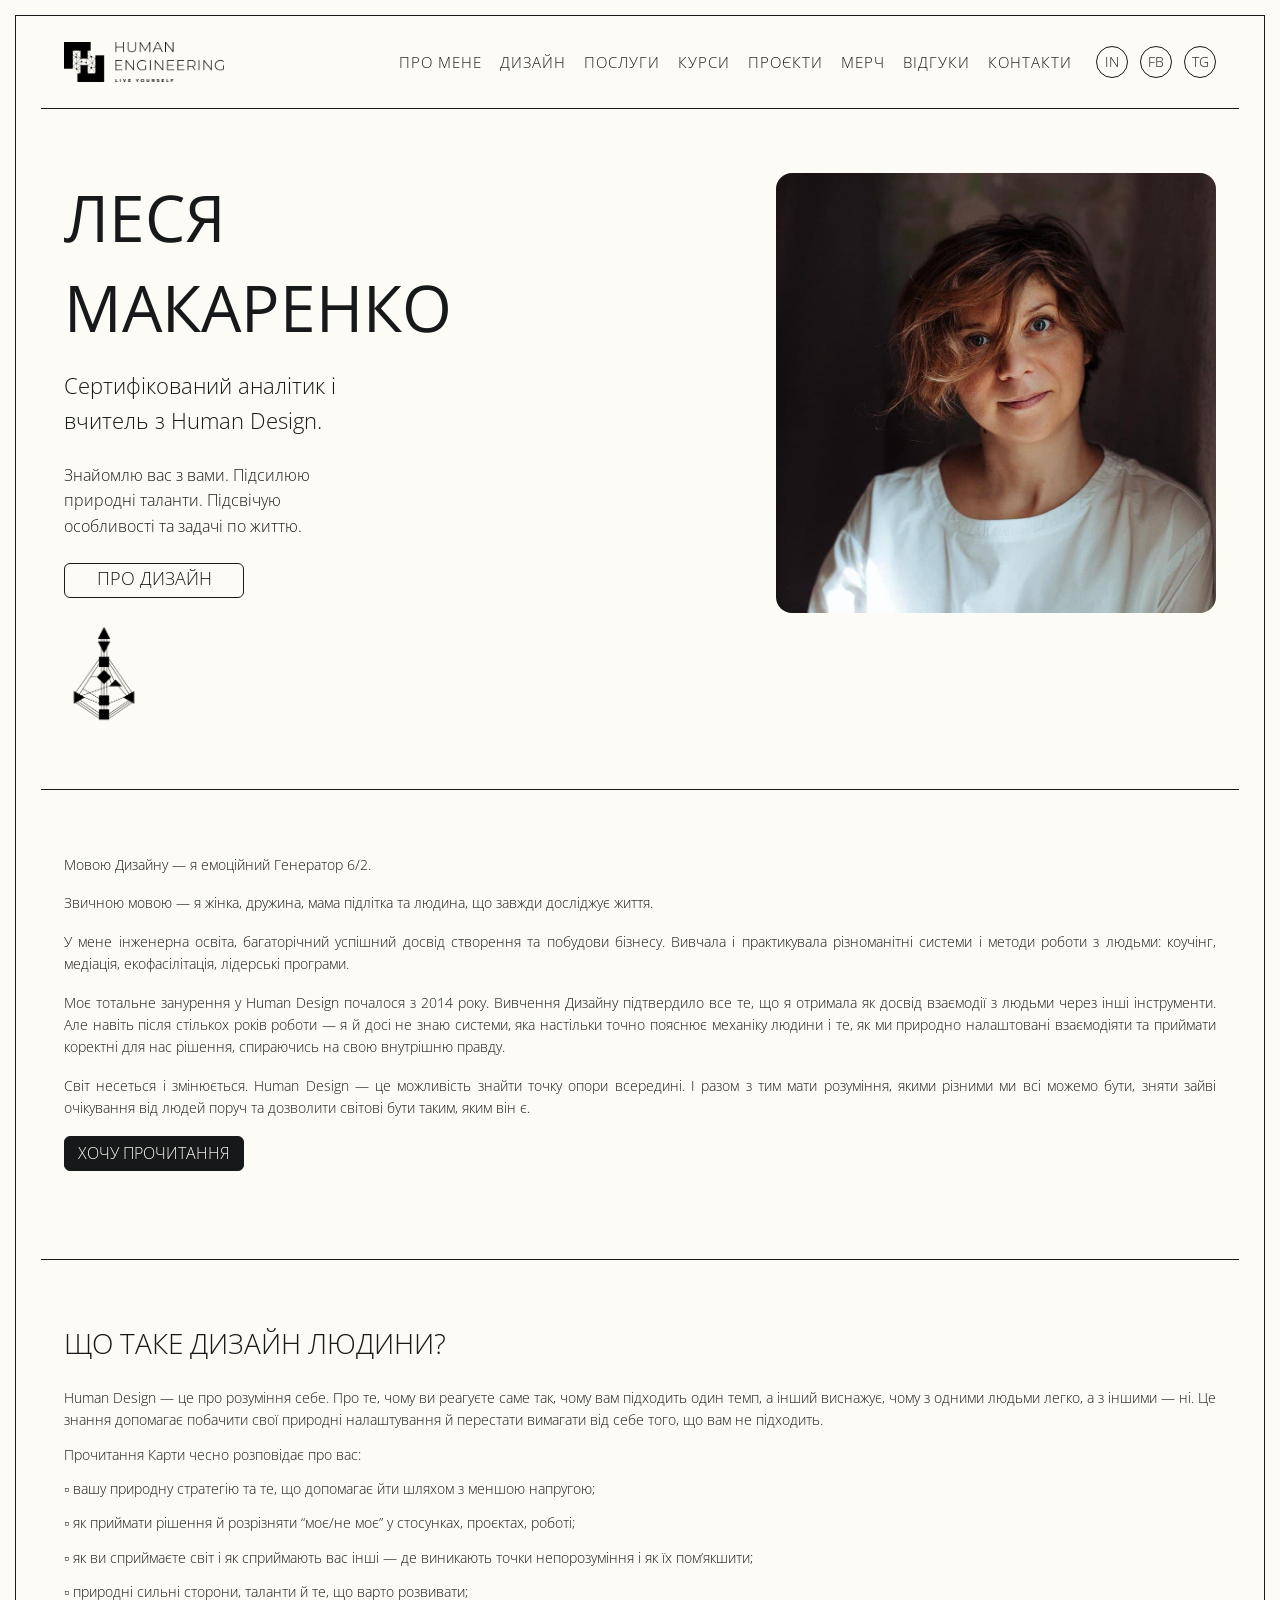
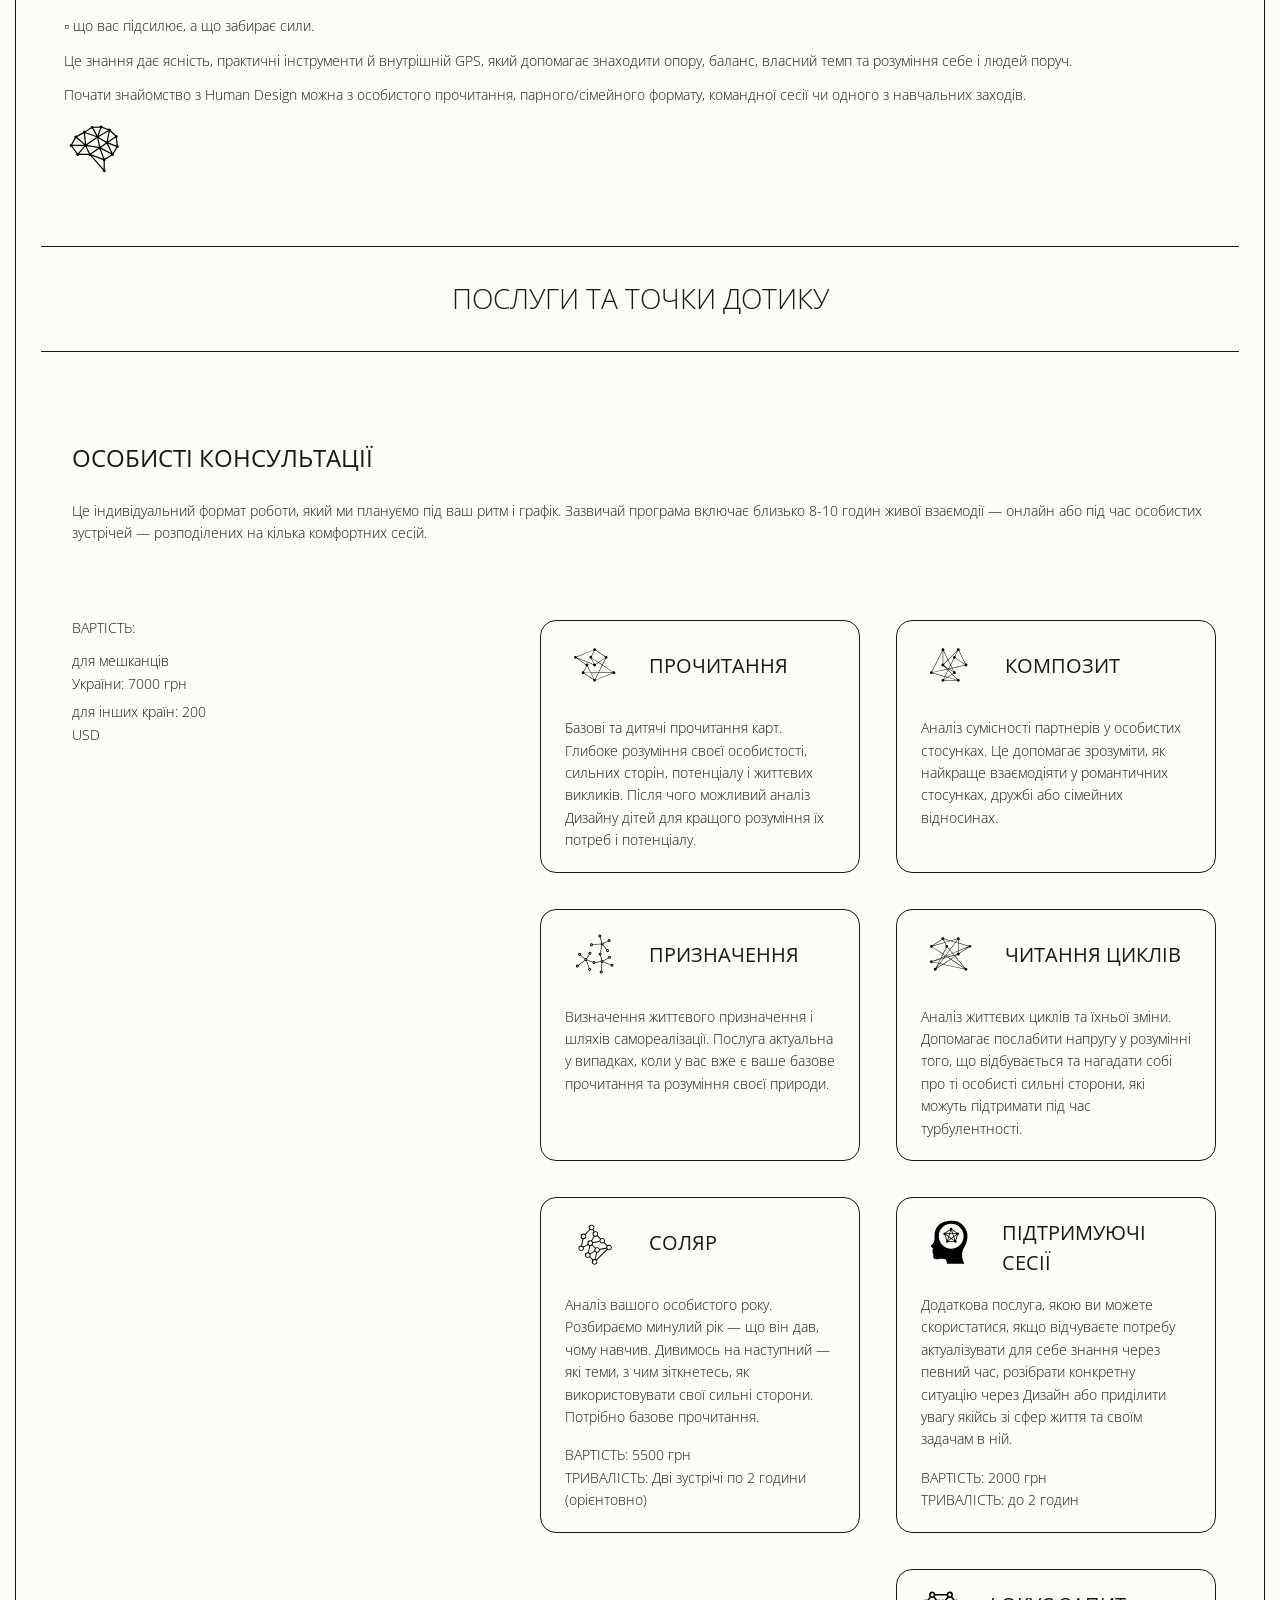
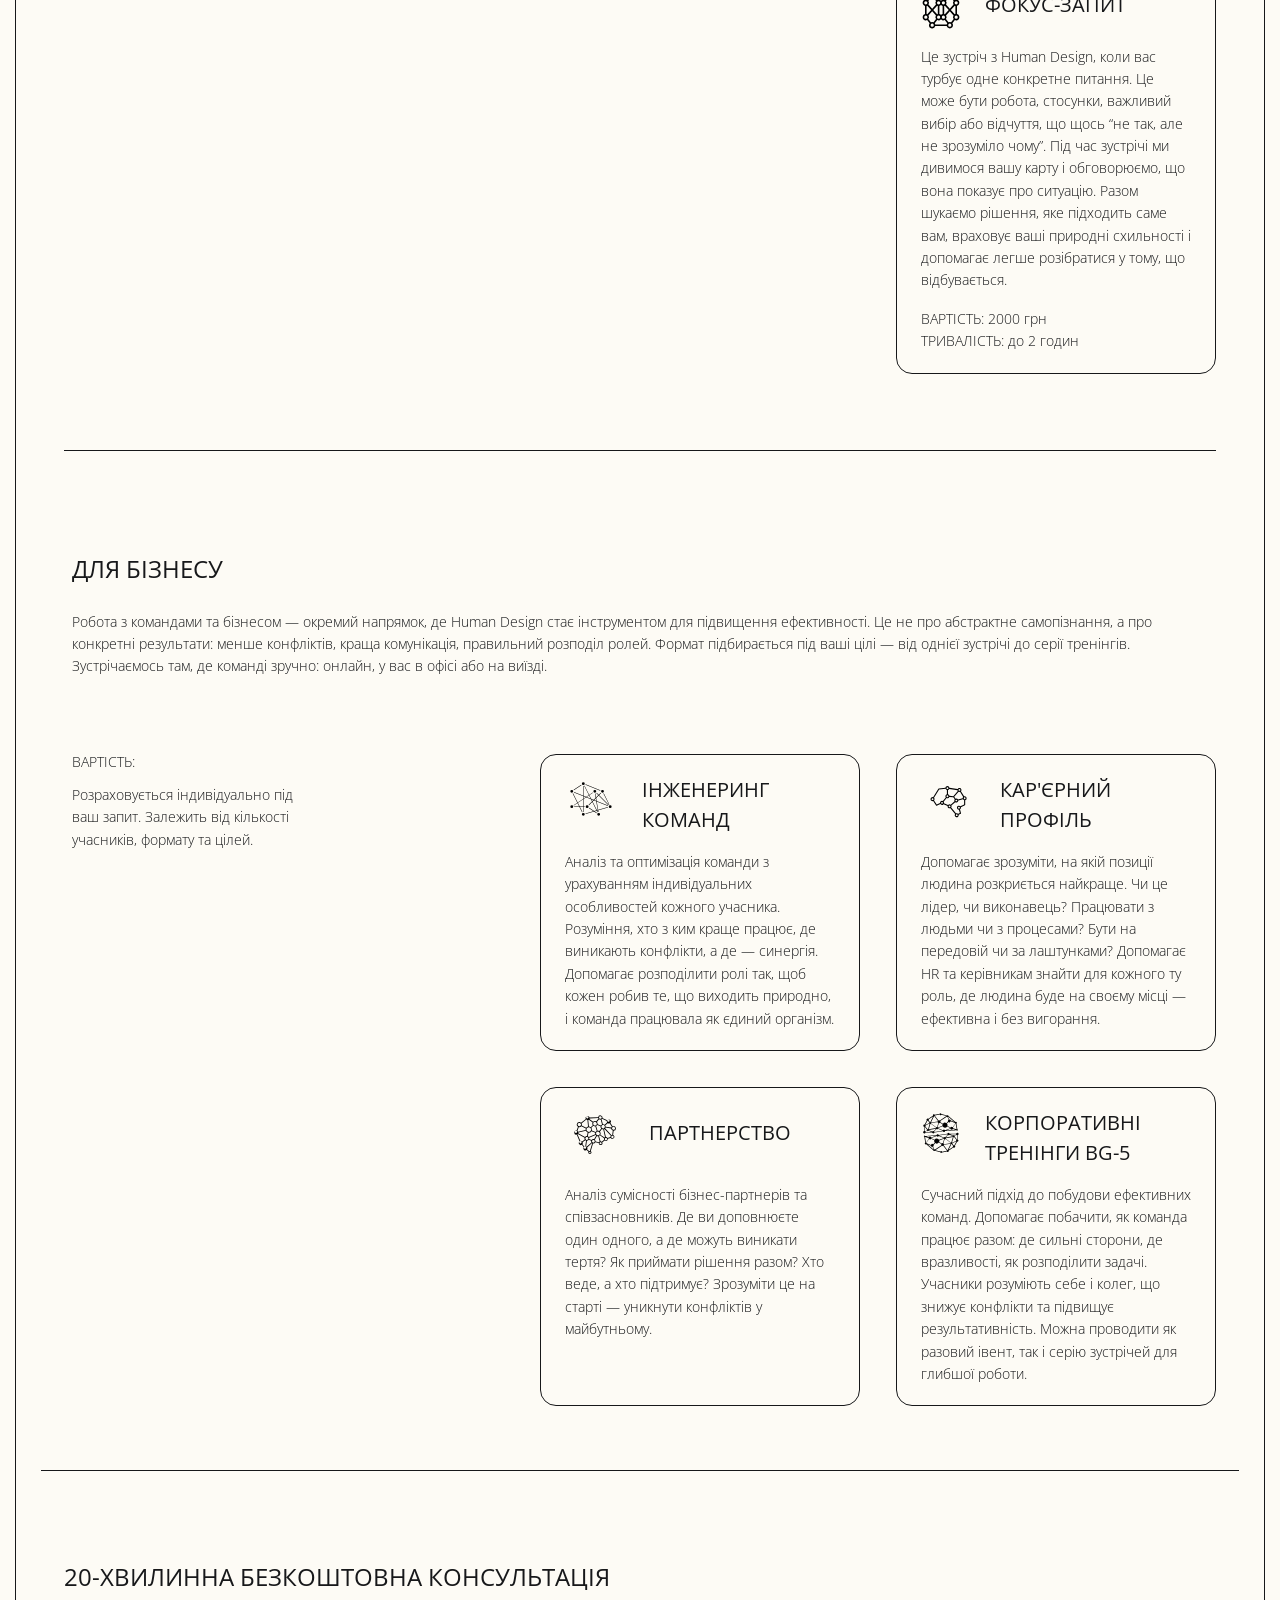
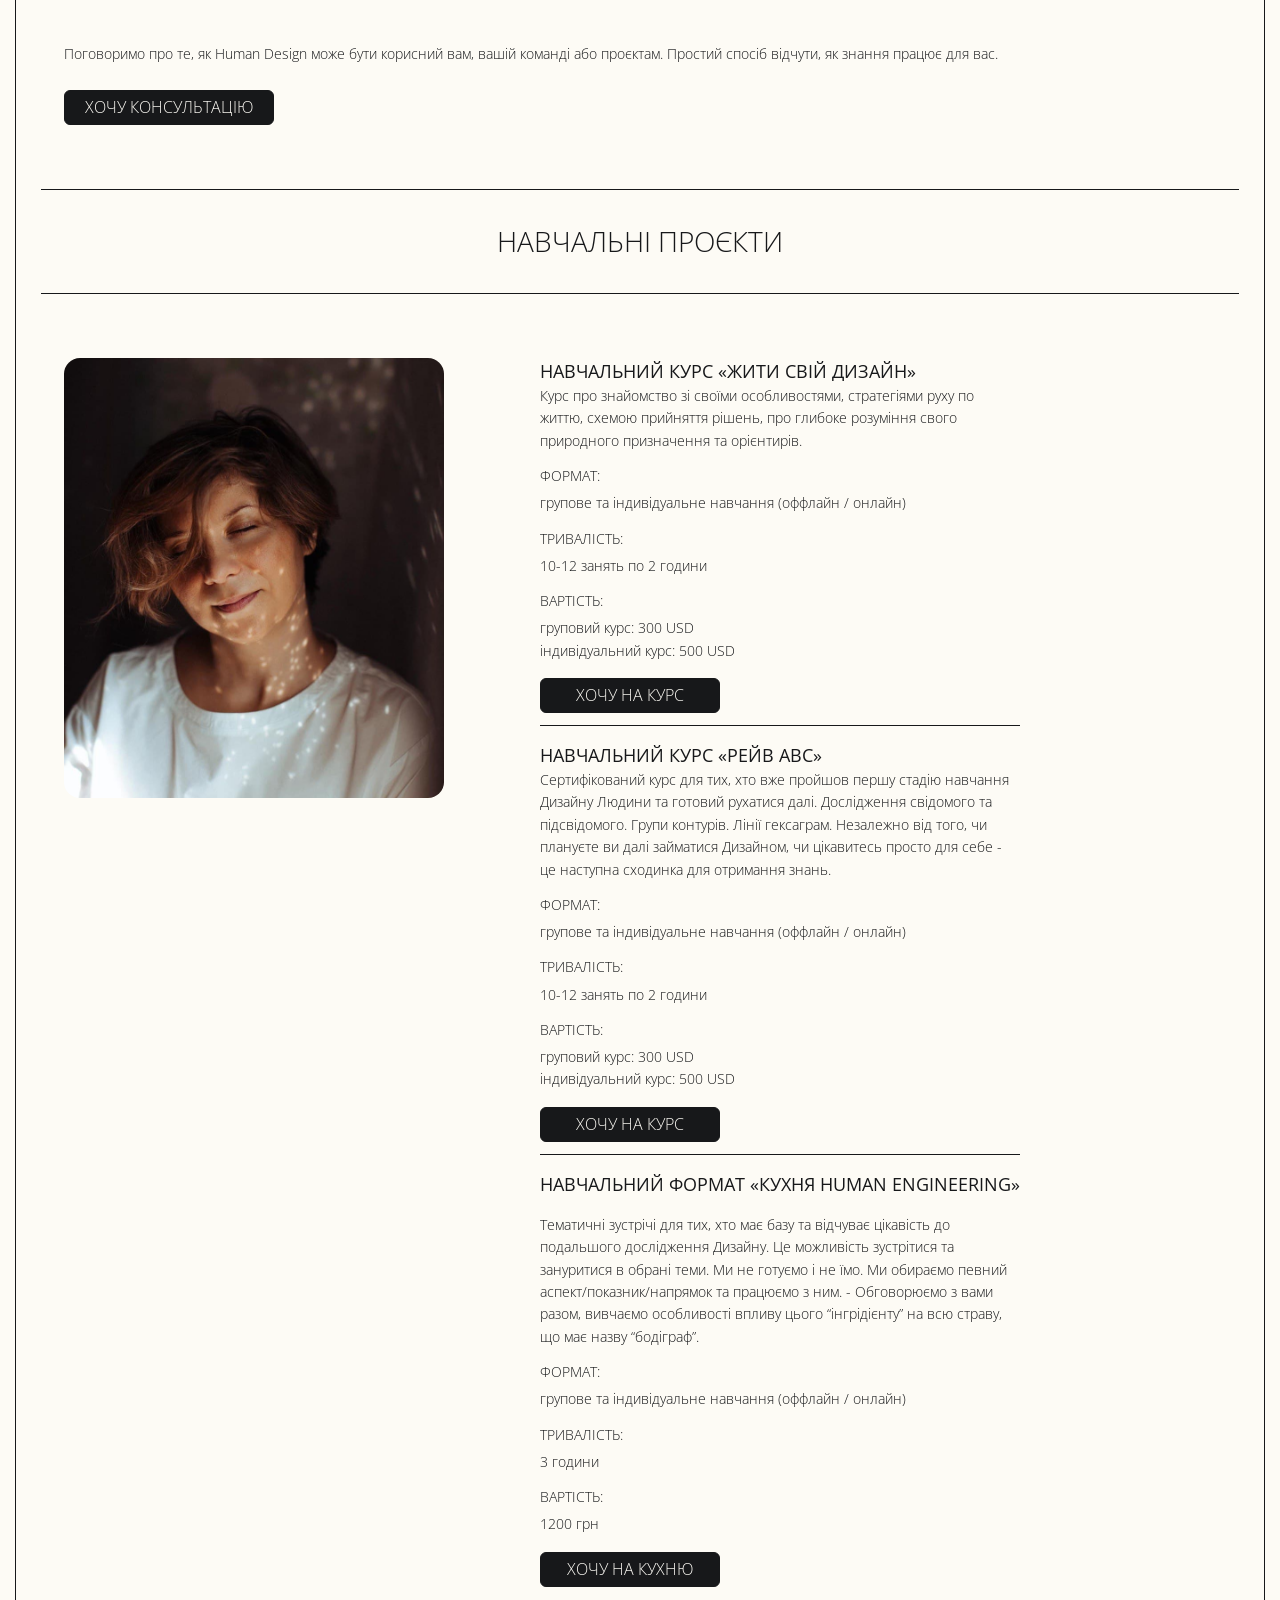
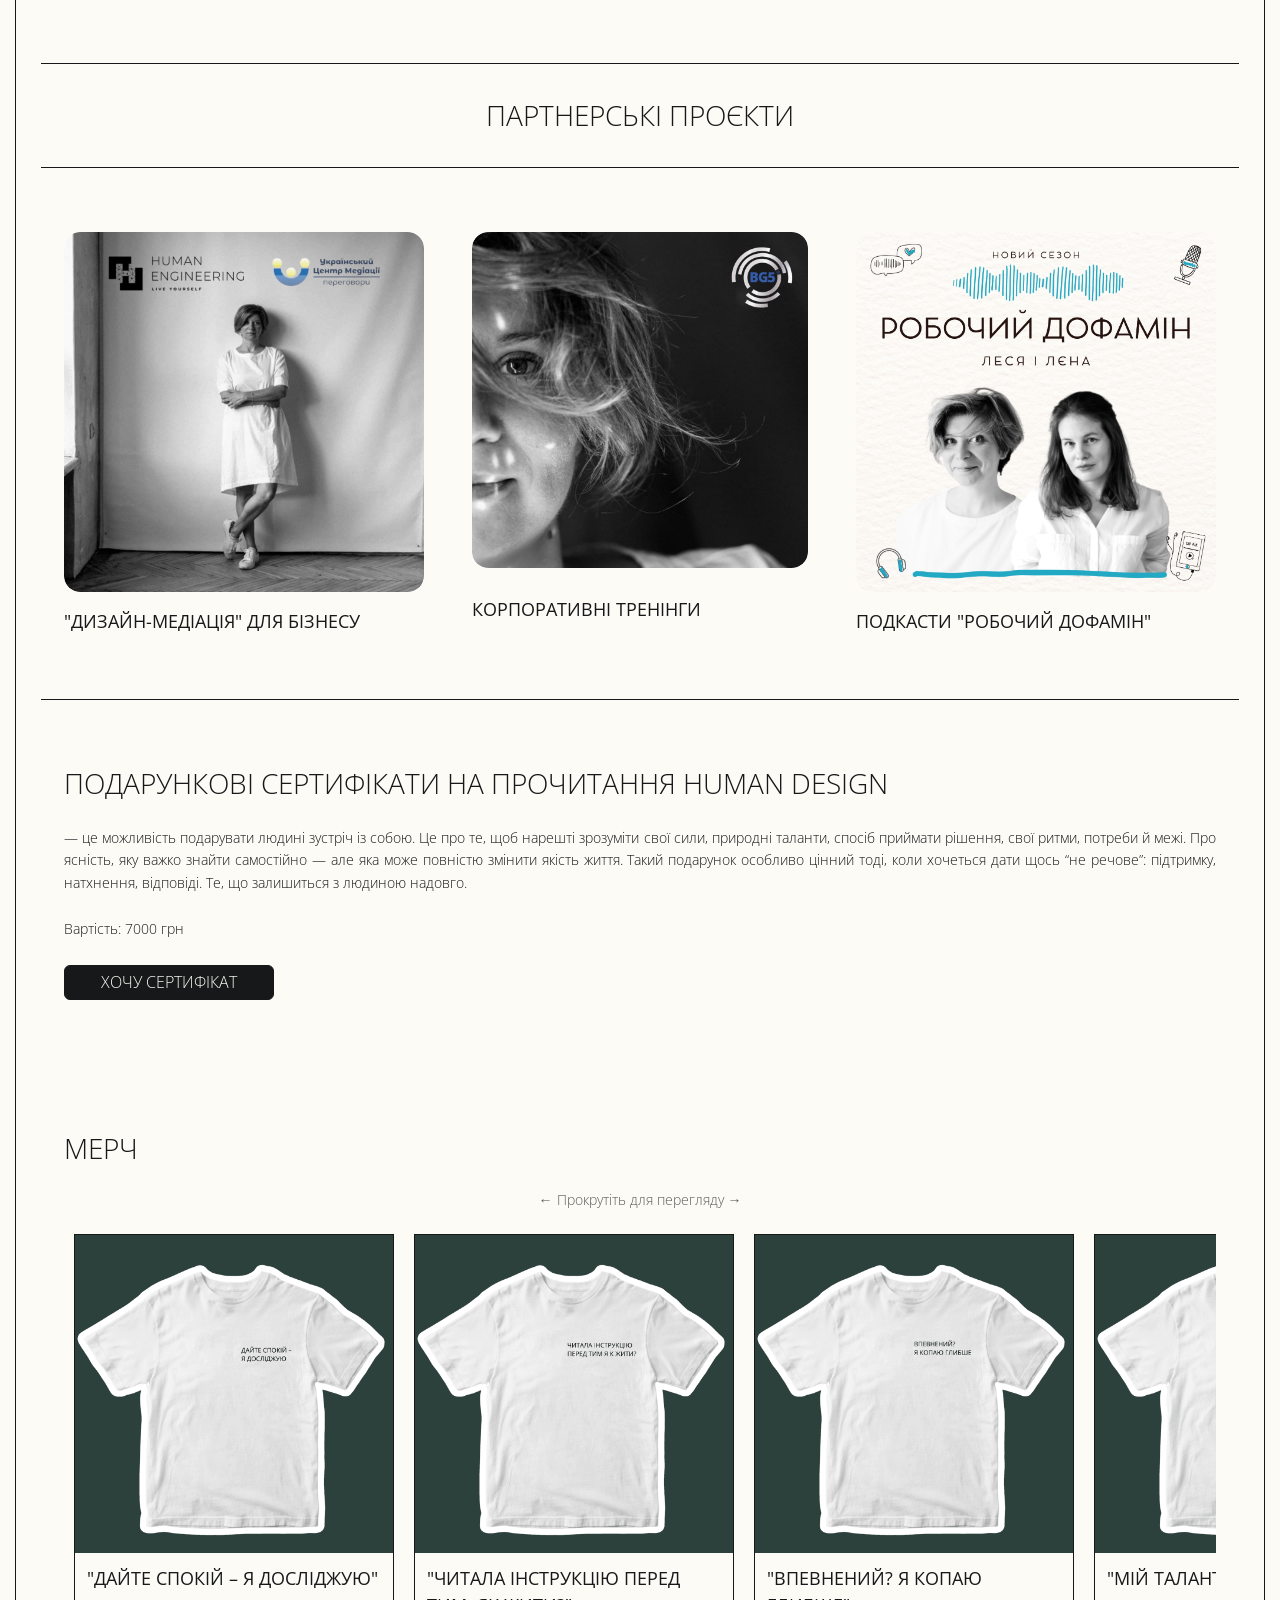
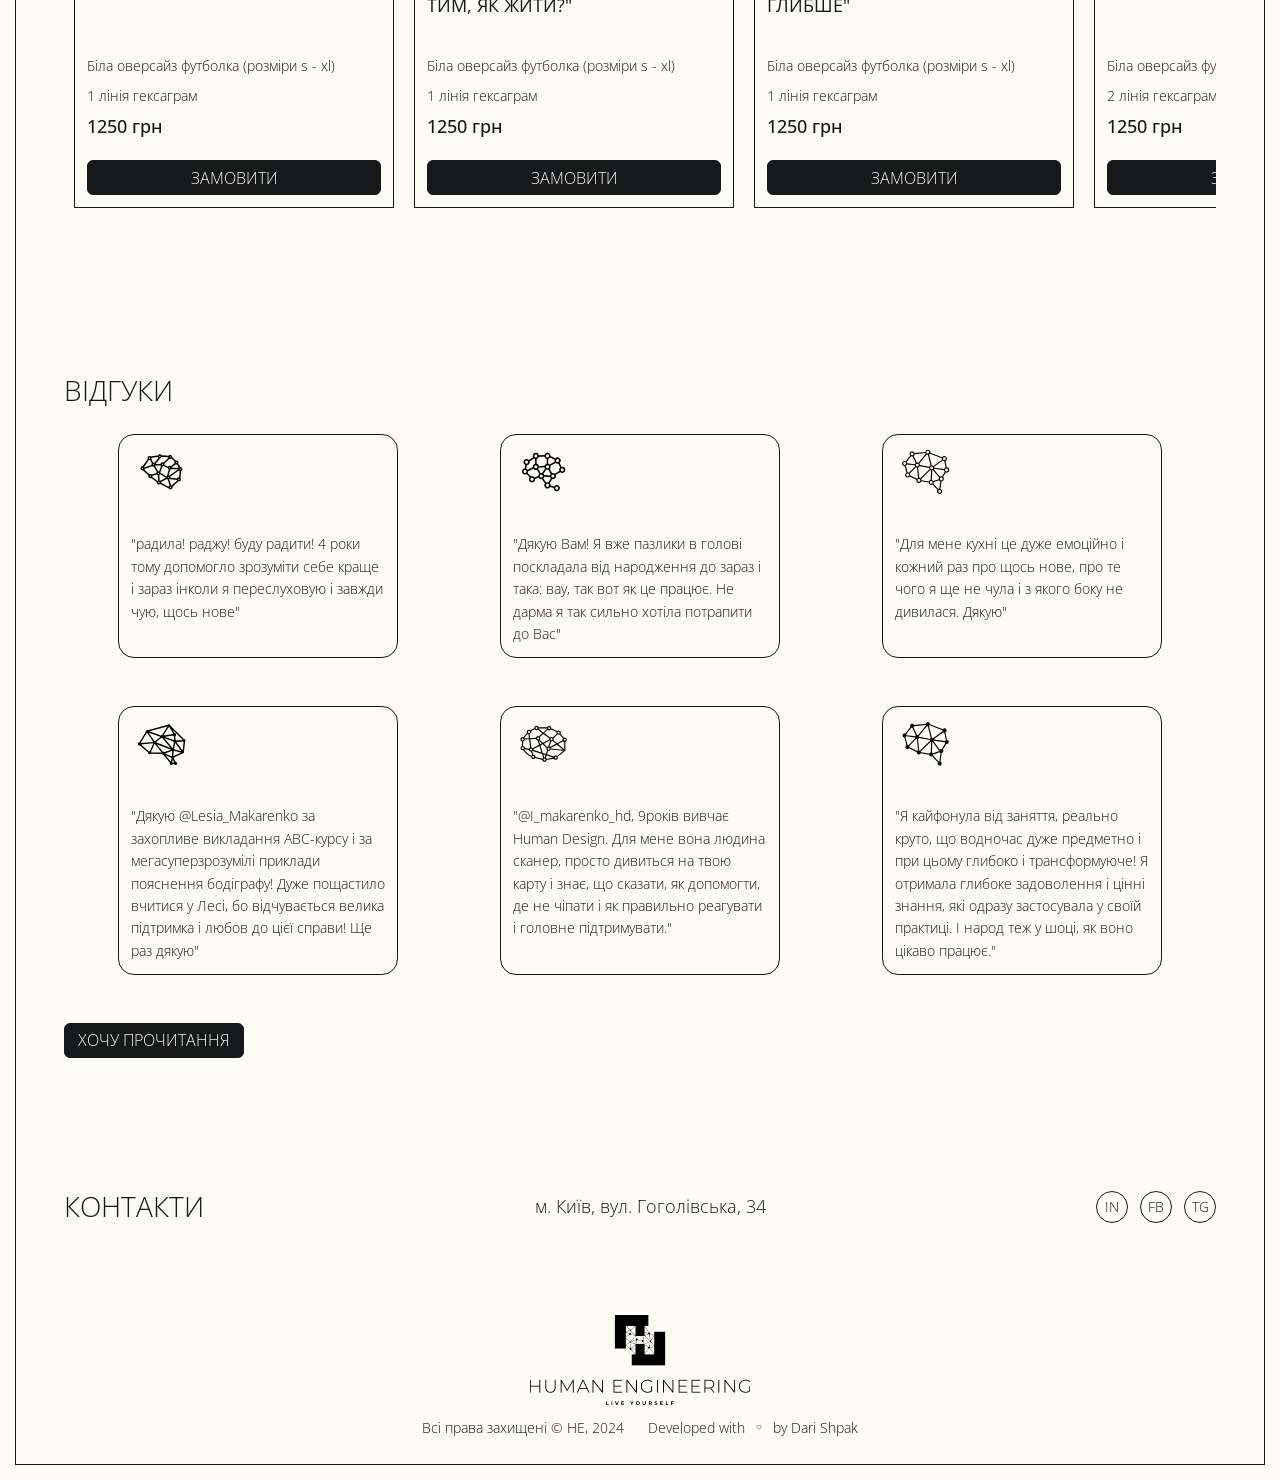
==== index.html @ dde247e2 "Update index.html" ====
<!DOCTYPE html>
<html lang="uk">
  <head>
    <meta charset="UTF-8" />
    <meta name="viewport" content="width=device-width, initial-scale=1.0" />
    <title>Human Engineering</title>
    <link rel="icon" type="image/x-icon" href="./images/icons/fav.ico" />
    <link rel="preconnect" href="https://fonts.googleapis.com" />
    <link rel="preconnect" href="https://fonts.gstatic.com" crossorigin />
    <link
      href="https://fonts.googleapis.com/css2?family=Open+Sans:ital,wght@0,300..800;1,300..800&display=swap"
      rel="stylesheet"
    />
    <link
      rel="stylesheet"
      href="https://cdnjs.cloudflare.com/ajax/libs/modern-normalize/1.1.0/modern-normalize.min.css"
      integrity="sha512-wpPYUAdjBVSE4KJnH1VR1HeZfpl1ub8YT/NKx4PuQ5NmX2tKuGu6U/JRp5y+Y8XG2tV+wKQpNHVUX03MfMFn9Q=="
      crossorigin="anonymous"
      referrerpolicy="no-referrer"
    />
    <link rel="stylesheet" href="./css/styles.css?v=1225" />
  </head>

  <body>
    <div class="body-wrapper">
      <button id="scrollToTopBtn">
        <svg class="scroll-up-icon" width="62" height="62">
          <use href="./images/icons/icons.svg#icon-arrow"></use>
        </svg>
      </button>
      <header class="header">
        <div class="container header-container">
          <a href="/">
            <img
              class="logo"
              src="./images/logo.png"
              alt="логотип компанії"
              width="160"
          /></a>
          <nav class="nav-wrap">
            <ul class="nav-list list">
              <li>
                <a class="nav-link link" href="#about">Про мене</a>
              </li>
              <li>
                <a class="nav-link link" href="#human-design">Дизайн</a>
              </li>
              <li>
                <a class="nav-link link" href="#services">Послуги</a>
              </li>
              <li>
                <a class="nav-link link" href="#courses">Курси</a>
              </li>
              <li>
                <a class="nav-link link" href="#projects">Проєкти</a>
              </li>
              <li>
                <a class="nav-link link" href="#merch">Мерч</a>
              </li>
              <li>
                <a class="nav-link link" href="#testimonials">Відгуки</a>
              </li>
              <li>
                <a class="nav-link link" href="#contacts">Контакти</a>
              </li>
            </ul>
          </nav>
          <ul class="socials">
            <li class="social-item">
              <a
                class="link social-link"
                href="https://www.instagram.com/l_makarenko_hd?igsh=MXV4N3QwbDVreXBoYQ=="
                target="_blank"
                rel="noopener noreferrer nofollow"
                aria-label="instagram"
                >in</a
              >
            </li>
            <li class="social-item">
              <a
                class="link social-link"
                href="https://www.facebook.com/lesia.makarenko"
                target="_blank"
                rel="noopener noreferrer nofollow"
                aria-label="facebook"
                >fb</a
              >
            </li>
            <li class="social-item">
              <a
                class="link social-link"
                href="https://t.me/Lesia_Makarenko"
                target="_blank"
                rel="noopener noreferrer nofollow"
                >Tg</a
              >
            </li>
          </ul>

          <button class="mob-menu-btn" type="button">
            <svg class="mob-menu-icon" id="menu-icon" width="30" height="30">
              <use
                href="./images/icons/icons.svg#icon-menu"
                class="burger-icon"
                id="burger-icon"
              ></use>
              <use
                href="./images/icons/icons.svg#icon-close1"
                class="close-icon"
                id="close-icon"
              ></use>
            </svg>
          </button>
        </div>
        <!-- mob-menu -->
        <div class="mob-menu" id="mob-menu">
          <nav class="mob-menu-nav">
            <ul class="mob-menu-nav-list list">
              <li class="mob-menu-item">
                <a class="mob-menu-nav-link link" href="#about">Про мене</a>
              </li>
              <li class="mob-menu-item">
                <a class="mob-menu-nav-link link" href="#human-design"
                  >Дизайн</a
                >
              </li>
              <li class="mob-menu-item">
                <a class="mob-menu-nav-link link" href="#services">Послуги</a>
              </li>
              <li class="mob-menu-item">
                <a class="mob-menu-nav-link link" href="#courses">Курси</a>
              </li>
              <li class="mob-menu-item">
                <a class="mob-menu-nav-link link" href="#projects">Проєкти</a>
              </li>
              <li class="mob-menu-item">
                <a class="mob-menu-nav-link link" href="#merch">Мерч</a>
              </li>
              <li class="mob-menu-item">
                <a class="mob-menu-nav-link link" href="#testimonials"
                  >Відгуки</a
                >
              </li>
              <li class="mob-menu-item">
                <a class="mob-menu-nav-link link" href="#contacts">Контакти</a>
              </li>
            </ul>
          </nav>
          <svg class="decor-icon" width="82" height="82">
            <use href="./images/icons/icons.svg#icon-decor7"></use>
          </svg>
        </div>
      </header>
      <div class="horizontal-line"></div>
      <main>
        <section class="hero section">
          <div class="container hero-container">
            <div class="hero-text-content">
              <h1 class="hero-title">Леся Макаренко</h1>
              <h2 class="hero-subtitle">
                Сертифікований аналітик і вчитель з Human Design.
              </h2>
              <p class="hero-text">
                Знайомлю вас з вами. Підсилюю природні таланти. Підсвічую
                особливості та задачі по життю.
              </p>
              <div class="podcast-button about-hd-btn">
                <a href="#human-design" class="link podcast-link">про Дизайн</a>
              </div>
              <img
                src="./images/body.png"
                alt="схема бодіграфу людини"
                width="80"
              />
            </div>
            <div class="img-wrap hero-img-wrap">
              <img
                class="hero-img"
                src="./images/new/10.jpg"
                alt="фотографія експерта"
                width="320"
                loading="lazy"
              />
            </div>
          </div>
        </section>
        <div class="horizontal-line"></div>
        <section id="about" class="about section">
          <div class="container about-container">
            <h2 class="title visually-hidden">Про мене</h2>
            <div class="about-text-area">
              <p class="text">Мовою Дизайну — я емоційний Генератор 6/2.</p>
              <p class="text">
                Звичною мовою — я жінка, дружина, мама підлітка та людина, що
                завжди досліджує життя.
              </p>
              <p class="text">
                У мене інженерна освіта, багаторічний успішний досвід створення
                та побудови бізнесу. Вивчала і практикувала різноманітні системи
                і методи роботи з людьми: коучінг, медіація, екофасілітація,
                лідерські програми.
              </p>
              <p class="text">
                Моє тотальне занурення у Human Design почалося з 2014 року.
                Вивчення Дизайну підтвердило все те, що я отримала як досвід
                взаємодії з людьми через інші інструменти. Але навіть після
                стількох років роботи — я й досі не знаю системи, яка настільки
                точно пояснює механіку людини і те, як ми природно налаштовані
                взаємодіяти та приймати коректні для нас рішення, спираючись на
                свою внутрішню правду.
              </p>
              <p class="text">
                Світ несеться і змінюється. Human Design — це можливість знайти
                точку опори всередині. І разом з тим мати розуміння, якими
                різними ми всі можемо бути, зняти зайві очікування від людей
                поруч та дозволити світові бути таким, яким він є.
              </p>
              <button
                class="button hero-btn"
                type="button"
                data-source="reading-button"
                data-modal-open
              >
                хочу прочитання
              </button>
            </div>
          </div>
        </section>
        <div class="horizontal-line"></div>
        <section id="human-design" class="about-human-design-section section">
          <div class="container">
            <h2 class="title">Що таке Дизайн Людини?</h2>

            <p class="text">
              Human Design — це про розуміння себе. Про те, чому ви реагуєте
              саме так, чому вам підходить один темп, а інший виснажує, чому з
              одними людьми легко, а з іншими — ні. Це знання допомагає побачити
              свої природні налаштування й перестати вимагати від себе того, що
              вам не підходить.
            </p>
            <p class="text">Прочитання Карти чесно розповідає про вас:</p>
            <ul class="about-hd-list list">
              <li class="text">
                ▫️ вашу природну стратегію та те, що допомагає йти шляхом з
                меншою напругою;
              </li>
              <li class="text">
                ▫️ як приймати рішення й розрізняти “моє/не моє” у стосунках,
                проєктах, роботі;
              </li>
              <li class="text">
                ▫️ як ви сприймаєте світ і як сприймають вас інші — де виникають
                точки непорозуміння і як їх пом’якшити;
              </li>
              <li class="text">
                ▫️ природні сильні сторони, таланти й те, що варто розвивати;
              </li>
              <li class="text">▫️ що вас підсилює, а що забирає сили.</li>
            </ul>
            <p class="text">
              Це знання дає ясність, практичні інструменти й внутрішній GPS,
              який допомагає знаходити опору, баланс, власний темп та розуміння
              себе і людей поруч.
            </p>
            <p class="text">
              Почати знайомство з Human Design можна з особистого прочитання,
              парного/сімейного формату, командної сесії чи одного з навчальних
              заходів.
            </p>

            <svg class="decorative-icon" width="80" height="80">
              <use href="./images/icons/icons.svg#icon-decor9"></use>
            </svg>
          </div>
        </section>
        <div class="horizontal-line"></div>
        <div class="container">
          <h2 class="title section-title">Послуги та точки дотику</h2>
        </div>
        <div class="horizontal-line"></div>

        <section id="services" class="services section">
          <div class="container services-container">
            <div class="description-wrap">
              <h3 class="subtitle services-list-subtitle">
                Особисті консультації
              </h3>
              <p class="text">
                Це індивідуальний формат роботи, який ми плануємо під ваш ритм і
                графік. Зазвичай програма включає близько 8-10 годин живої
                взаємодії — онлайн або під час особистих зустрічей —
                розподілених на кілька комфортних сесій.
              </p>
            </div>

            <div class="individuals-services">
              <div class="price-wrap sticky-description">
                <p class="course-description-subtitle">Вартість:</p>
                <p class="text">для мешканців України: 7000 грн</p>
                <p class="text">для інших країн: 200 USD</p>
              </div>

              <ul class="services-list individuals">
                <li class="services-item">
                  <div class="services-item-top">
                    <svg
                      class="services-decorative-icon"
                      width="60"
                      height="60"
                    >
                      <use href="./images/icons/icons.svg#icon-pattern3"></use>
                    </svg>

                    <h3 class="subtitle services-subtitle">Прочитання</h3>
                  </div>
                  <p class="text services-text">
                    Базові та дитячі прочитання карт. Глибоке розуміння своєї
                    особистості, сильних сторін, потенціалу і життєвих викликів.
                    Після чого можливий аналіз Дизайну дітей для кращого
                    розуміння їх потреб і потенціалу.
                  </p>
                </li>
                <li class="services-item">
                  <div class="services-item-top">
                    <svg
                      class="services-decorative-icon"
                      width="60"
                      height="60"
                    >
                      <use href="./images/icons/icons.svg#icon-pattern6"></use>
                    </svg>

                    <h3 class="subtitle services-subtitle">Композит</h3>
                  </div>

                  <p class="text services-text">
                    Аналіз сумісності партнерів у особистих стосунках. Це
                    допомагає зрозуміти, як найкраще взаємодіяти у романтичних
                    стосунках, дружбі або сімейних відносинах.
                  </p>
                </li>
                <li class="services-item">
                  <div class="services-item-top">
                    <svg
                      class="services-decorative-icon"
                      width="60"
                      height="60"
                    >
                      <use href="./images/icons/icons.svg#icon-pattern12"></use>
                    </svg>

                    <h3 class="subtitle services-subtitle">Призначення</h3>
                  </div>
                  <p class="text services-text">
                    Визначення життєвого призначення і шляхів самореалізації.
                    Послуга актуальна у випадках, коли у вас вже є ваше базове
                    прочитання та розуміння своєї природи.
                  </p>
                </li>
                <li class="services-item">
                  <div class="services-item-top">
                    <svg
                      class="services-decorative-icon"
                      width="60"
                      height="60"
                    >
                      <use href="./images/icons/icons.svg#icon-pattern4"></use>
                    </svg>
                    <h3 class="subtitle services-subtitle">Читання циклів</h3>
                  </div>
                  <p class="text services-text">
                    Аналіз життєвих циклів та їхньої зміни. Допомагає послабити
                    напругу у розумінні того, що відбувається та нагадати собі
                    про ті особисті сильні сторони, які можуть підтримати під
                    час турбулентності.
                  </p>
                </li>
                <li class="services-item">
                  <div class="services-item-top">
                    <svg
                      class="services-decorative-icon"
                      width="60"
                      height="60"
                    >
                      <use href="./images/icons/icons.svg#icon-decor20"></use>
                    </svg>
                    <h3 class="subtitle services-subtitle">Соляр</h3>
                  </div>
                  <p class="text">
                    Аналіз вашого особистого року. Розбираємо минулий рік — що
                    він дав, чому навчив. Дивимось на наступний — які теми, з
                    чим зіткнетесь, як використовувати свої сильні сторони.
                    Потрібно базове прочитання.
                  </p>
                  <p class="text price-text">
                    <span class="course-description-subtitle">Вартість:</span>
                    5500 грн
                  </p>
                  <p class="text">
                    <span class="course-description-subtitle">Тривалість:</span>
                    Дві зустрічі по 2 години (орієнтовно)
                  </p>
                </li>
                <li class="services-item">
                  <div class="services-item-top">
                    <svg
                      class="services-decorative-icon"
                      width="60"
                      height="60"
                    >
                      <use href="./images/icons/icons.svg#icon-decor7"></use>
                    </svg>
                    <h3 class="subtitle services-subtitle">
                      Підтримуючі сесії
                    </h3>
                  </div>
                  <p class="text">
                    Додаткова послуга, якою ви можете скористатися, якщо
                    відчуваєте потребу актуалізувати для себе знання через
                    певний час, розібрати конкретну ситуацію через Дизайн або
                    приділити увагу якійсь зі сфер життя та своїм задачам в ній.
                  </p>
                  <p class="text price-text">
                    <span class="course-description-subtitle">Вартість:</span>
                    2000 грн
                  </p>
                  <p class="text">
                    <span class="course-description-subtitle">Тривалість:</span>
                    до 2 годин
                  </p>
                </li>
                <li class="services-item">
                  <div class="services-item-top">
                    <svg
                      class="services-decorative-icon"
                      width="40"
                      height="40"
                    >
                      <use href="./images/icons/icons.svg#icon-decor1"></use>
                    </svg>
                    <h3 class="subtitle services-subtitle">Фокус-запит</h3>
                  </div>
                  <p class="text">
                    Це зустріч з Human Design, коли вас турбує одне конкретне
                    питання. Це може бути робота, стосунки, важливий вибір або
                    відчуття, що щось “не так, але не зрозуміло чому”. Під час
                    зустрічі ми дивимося вашу карту і обговорюємо, що вона
                    показує про ситуацію. Разом шукаємо рішення, яке підходить
                    саме вам, враховує ваші природні схильності і допомагає
                    легше розібратися у тому, що відбувається.
                  </p>
                  <p class="text price-text">
                    <span class="course-description-subtitle">Вартість:</span>
                    2000 грн
                  </p>
                  <p class="text">
                    <span class="course-description-subtitle">Тривалість:</span>
                    до 2 годин
                  </p>
                </li>
              </ul>
            </div>

            <div class="horizontal-line"></div>
            <div class="description-wrap">
              <h3 class="services-list-subtitle subtitle">Для бізнесу</h3>
              <p class="text">
                Робота з командами та бізнесом — окремий напрямок, де Human
                Design стає інструментом для підвищення ефективності. Це не про
                абстрактне самопізнання, а про конкретні результати: менше
                конфліктів, краща комунікація, правильний розподіл ролей. Формат
                підбирається під ваші цілі — від однієї зустрічі до серії
                тренінгів. Зустрічаємось там, де команді зручно: онлайн, у вас в
                офісі або на виїзді.
              </p>
            </div>
            <div class="business-services">
              <div class="price-wrap sticky-description">
                <p class="course-description-subtitle">Вартість:</p>
                <p class="text">
                  Розраховується індивідуально під ваш запит. Залежить від
                  кількості учасників, формату та цілей.
                </p>
              </div>
              <ul class="services-list business">
                <li class="services-item">
                  <div class="services-item-top">
                    <svg
                      class="services-decorative-icon"
                      width="60"
                      height="60"
                    >
                      <use href="./images/icons/icons.svg#icon-pattern10"></use>
                    </svg>

                    <h3 class="subtitle services-subtitle">
                      Інженеринг команд
                    </h3>
                  </div>
                  <p class="text services-text">
                    Аналіз та оптимізація команди з урахуванням індивідуальних
                    особливостей кожного учасника. Розуміння, хто з ким краще
                    працює, де виникають конфлікти, а де — синергія. Допомагає
                    розподілити ролі так, щоб кожен робив те, що виходить
                    природно, і команда працювала як єдиний організм.
                  </p>
                </li>
                <li class="services-item">
                  <div class="services-item-top">
                    <svg
                      class="services-decorative-icon"
                      width="60"
                      height="60"
                    >
                      <use href="./images/icons/icons.svg#icon-decor10"></use>
                    </svg>

                    <h3 class="subtitle services-subtitle">
                      Кар'єрний профіль
                    </h3>
                  </div>

                  <p class="text services-text">
                    Допомагає зрозуміти, на якій позиції людина розкриється
                    найкраще. Чи це лідер, чи виконавець? Працювати з людьми чи
                    з процесами? Бути на передовій чи за лаштунками? Допомагає
                    HR та керівникам знайти для кожного ту роль, де людина буде
                    на своєму місці — ефективна і без вигорання.
                  </p>
                </li>
                <li class="services-item">
                  <div class="services-item-top">
                    <svg
                      class="services-decorative-icon"
                      width="60"
                      height="60"
                    >
                      <use href="./images/icons/icons.svg#icon-decor19"></use>
                    </svg>

                    <h3 class="subtitle services-subtitle">Партнерство</h3>
                  </div>

                  <p class="text services-text">
                    Аналіз сумісності бізнес-партнерів та співзасновників. Де ви
                    доповнюєте один одного, а де можуть виникати тертя? Як
                    приймати рішення разом? Хто веде, а хто підтримує? Зрозуміти
                    це на старті — уникнути конфліктів у майбутньому.
                  </p>
                </li>
                <li class="services-item">
                  <div class="services-item-top">
                    <svg
                      class="services-decorative-icon"
                      width="60"
                      height="60"
                    >
                      <use href="./images/icons/icons.svg#icon-decor8"></use>
                    </svg>

                    <h3 class="subtitle services-subtitle">
                      Корпоративні тренінги BG-5
                    </h3>
                  </div>
                  <p class="text services-text">
                    Сучасний підхід до побудови ефективних команд. Допомагає
                    побачити, як команда працює разом: де сильні сторони, де
                    вразливості, як розподілити задачі. Учасники розуміють себе
                    і колег, що знижує конфлікти та підвищує результативність.
                    Можна проводити як разовий івент, так і серію зустрічей для
                    глибшої роботи.
                  </p>
                </li>
              </ul>
            </div>
          </div>
        </section>
        <div class="horizontal-line"></div>
        <section class="section">
          <div class="container">
            <div class="services-content-bottom">
              <h3 class="subtitle services-list-subtitle">
                20-хвилинна безкоштовна консультація
              </h3>
              <p class="text">
                Поговоримо про те, як Human Design може бути корисний вам, вашій
                команді або проєктам. Простий спосіб відчути, як знання працює
                для вас.
              </p>
              <button
                class="button cta-services-btn"
                type="button"
                data-source="20min-free-session"
                data-modal-open
              >
                Хочу консультацію
              </button>
            </div>
          </div>
        </section>
        <div class="horizontal-line"></div>

        <div class="container">
          <h2 class="title section-title">Навчальні проєкти</h2>
        </div>

        <div class="horizontal-line"></div>
        <section id="courses" class="courses section">
          <div class="container courses-container">
            <div class="courses-content">
              <div class="img-wrap courses-img-wrap">
                <img
                  class="courses-img"
                  src="./images/new/11.jpg"
                  alt="фотографія експерта"
                  width="320"
                  loading="lazy"
                />
              </div>
              <ul class="courses-list">
                <li class="courses-item">
                  <a class="link" href="./living-course">
                    <h3 class="subtitle">Навчальний курс «Жити свій Дизайн»</h3>
                    <div class="courses-bottom">
                      <p class="text">
                        Курс про знайомство зі своїми особливостями, стратегіями
                        руху по життю, схемою прийняття рішень, про глибоке
                        розуміння свого природного призначення та орієнтирів.
                      </p>
                      <ul class="course-description list">
                        <li class="course-description-item">
                          <h4 class="course-description-subtitle">Формат:</h4>
                          <p class="text">
                            групове та індивідуальне навчання (оффлайн / онлайн)
                          </p>
                        </li>
                        <li class="course-description-item">
                          <h4 class="course-description-subtitle">
                            Тривалість:
                          </h4>
                          <p class="text">10-12 занять по 2 години</p>
                        </li>
                        <li class="course-description-item">
                          <h4 class="course-description-subtitle">Вартість:</h4>
                          <p class="text">груповий курс: 300 USD</p>
                          <p class="text">індивідуальний курс: 500 USD</p>
                        </li>
                      </ul>

                      <button
                        type="button"
                        class="button"
                        data-source="living-design-course"
                        data-modal-open
                      >
                        хочу на курс
                      </button>
                    </div>
                  </a>
                </li>
                <li class="courses-item">
                  <a class="link" href="./abc-course">
                    <h3 class="subtitle">Навчальний курс «Рейв АВС»</h3>
                    <div class="courses-bottom">
                      <p class="text">
                        Сертифікований курс для тих, хто вже пройшов першу
                        стадію навчання Дизайну Людини та готовий рухатися далі.
                        Дослідження свідомого та підсвідомого. Групи контурів.
                        Лінії гексаграм. Незалежно від того, чи плануєте ви далі
                        займатися Дизайном, чи цікавитесь просто для себе - це
                        наступна сходинка для отримання знань.
                      </p>
                      <ul class="course-description list">
                        <li class="course-description-item">
                          <h4 class="course-description-subtitle">Формат:</h4>
                          <p class="text">
                            групове та індивідуальне навчання (оффлайн / онлайн)
                          </p>
                        </li>
                        <li class="course-description-item">
                          <h4 class="course-description-subtitle">
                            Тривалість:
                          </h4>
                          <p class="text">10-12 занять по 2 години</p>
                        </li>
                        <li class="course-description-item">
                          <h4 class="course-description-subtitle">Вартість:</h4>
                          <p class="text">груповий курс: 300 USD</p>
                          <p class="text">індивідуальний курс: 500 USD</p>
                        </li>
                      </ul>
                      <button
                        type="button"
                        class="button"
                        data-source="rave-abc-course"
                        data-modal-open
                      >
                        хочу на курс
                      </button>
                    </div></a
                  >
                </li>
                <li class="courses-item">
                  <h3 class="subtitle">
                    НАВЧАЛЬНИЙ ФОРМАТ «КУХНЯ HUMAN ENGINEERING»
                  </h3>
                  <div class="courses-bottom">
                    <p class="text">
                      Тематичні зустрічі для тих, хто має базу та відчуває
                      цікавість до подальшого дослідження Дизайну. Це можливість
                      зустрітися та зануритися в обрані теми. Ми не готуємо і не
                      їмо. Ми обираємо певний аспект/показник/напрямок та
                      працюємо з ним. - Обговорюємо з вами разом, вивчаємо
                      особливості впливу цього “інгрідієнту” на всю страву, що
                      має назву “бодіграф”.
                    </p>
                    <ul class="course-description list">
                      <li class="course-description-item">
                        <h4 class="course-description-subtitle">Формат:</h4>
                        <p class="text">
                          групове та індивідуальне навчання (оффлайн / онлайн)
                        </p>
                      </li>
                      <li class="course-description-item">
                        <h4 class="course-description-subtitle">Тривалість:</h4>
                        <p class="text">3 години</p>
                      </li>
                      <li class="course-description-item">
                        <h4 class="course-description-subtitle">Вартість:</h4>
                        <p class="text">1200 грн</p>
                      </li>
                    </ul>
                    <button
                      type="button"
                      class="button"
                      data-source="kitchen-course"
                      data-modal-open
                    >
                      хочу на кухню
                    </button>
                  </div>
                </li>
              </ul>
            </div>
          </div>
        </section>
        <div class="horizontal-line"></div>
        <div class="container">
          <h2 class="title section-title">Партнерські проєкти</h2>
        </div>
        <div class="horizontal-line"></div>
        <section id="projects" class="projects section">
          <div class="container projects-container">
            <ul class="projects-list">
              <li class="project-card">
                <div class="project-top-wrapper">
                  <div class="project-card-overlay">
                    <p class="text project-card-text">
                      Виїзний формат, який ми проводимо спільно з “Українським
                      Центром Медіації”. Суть тренінгу — використання системи
                      Human Design, як інструмента командної взаємодії в
                      компанії. Я чітко бачу потенційну можливість для того, щоб
                      український бізнес ставав більш ефективним та
                      результативним за рахунок задіяності природних якостей і
                      здібностей, сильних сторін та особливостей працівників.
                    </p>
                  </div>
                  <div class="img-wrap project-img-wrap">
                    <img
                      class="project-img"
                      src="./images/mediation.jpg"
                      alt="афіша онлайн курсу"
                      width="360"
                      loading="lazy"
                    />
                  </div>
                </div>

                <h3 class="subtitle">"ДИЗАЙН-МЕДІАЦІЯ" ДЛЯ БІЗНЕСУ</h3>
              </li>

              <li class="project-card">
                <div class="project-top-wrapper">
                  <div class="project-card-overlay">
                    <p class="text project-card-text">
                      Зустрічі для команд, щоб краще зрозуміти один одного,
                      покращити спілкування і разом знаходити ефективні шляхи до
                      результату. Ми працюємо з вашими актуальними запитами:
                      обираємо один або кілька напрямків і через інструменти
                      Human Design досліджуємо їх на практиці. Теми можуть бути
                      різні — стресостійкість, самоцінність, поведінка в
                      конфліктних ситуаціях, емоційний інтелект та інші. Вони
                      розглядаються під новим кутом і допомагають команді знайти
                      свої природні способи ефективної взаємодії.
                    </p>
                  </div>
                  <div class="img-wrap project-img-wrap">
                    <img
                      class="project-img"
                      src="./images/new/bg5.jpg"
                      alt="афіша онлайн курсу"
                      width="360"
                      loading="lazy"
                    />
                  </div>
                </div>
                <h3 class="subtitle">КОРПОРАТИВНІ ТРЕНІНГИ</h3>
              </li>
              <li class="project-card">
                <div class="project-top-wrapper">
                  <div class="project-card-overlay">
                    <p class="text project-card-text">
                      Серія подкастів від Лесі Макаренко та Лєни Байдак. "Ми
                      знаємо, що у кожного є власний шлях до успіху, власний
                      спосіб здійснення мрій та реалізації. Ми всі різні, але
                      поводимося так, ніби існує єдиний спосіб, шаблон щасливого
                      життя. Ми створили цей подкаст, щоб підсвітити, чому ці
                      шаблони не працюють."
                    </p>

                    <ul class="podcast-list">
                      <li class="podcast-button">
                        <a
                          class="link podcast-link"
                          href="https://open.spotify.com/show/1dkEh8k4tWgX5FIwnv6xq1?si=7LoqObd3QS-laQCKMJqO5g"
                          target="_blank"
                          rel="noopener noreferrer nofollow"
                          aria-label="spotify"
                          >Spotify</a
                        >
                      </li>
                      <li class="podcast-button">
                        <a
                          class="podcast-link link"
                          href="https://podcasts.apple.com/ua/podcast/%D1%80%D0%BE%D0%B1%D0%BE%D1%87%D0%B8%D0%B9-%D0%B4%D0%BE%D1%84%D0%B0%D0%BC%D1%96%D0%BD/id1744173674"
                          target="_blank"
                          rel="noopener noreferrer nofollow"
                          aria-label="apple"
                          >Apple</a
                        >
                      </li>
                    </ul>
                  </div>
                  <div class="img-wrap project-img-wrap">
                    <img
                      class="project-img"
                      src="./images/cover3.jpg"
                      alt="афіша подкасту"
                      width="360"
                      loading="lazy"
                    />
                  </div>
                </div>
                <h3 class="subtitle">Подкасти "Робочий дофамін"</h3>
              </li>
            </ul>
          </div>
        </section>
        <div class="horizontal-line"></div>
        <section class="section">
          <div class="container">
            <div class="services-content-bottom">
              <h3 class="title">
                Подарункові сертифікати на Прочитання Human Design
              </h3>
              <p class="text">
                — це можливість подарувати людині зустріч із собою. Це про те,
                щоб нарешті зрозуміти свої сили, природні таланти, спосіб
                приймати рішення, свої ритми, потреби й межі. Про ясність, яку
                важко знайти самостійно — але яка може повністю змінити якість
                життя. Такий подарунок особливо цінний тоді, коли хочеться дати
                щось “не речове”: підтримку, натхнення, відповіді. Те, що
                залишиться з людиною надовго.
              </p>
              <p class="text">Вартість: 7000 грн</p>
              <button
                class="button cta-services-btn"
                type="button"
                data-source="certificate"
                data-modal-open
              >
                Хочу сертифікат
              </button>
            </div>
          </div>
        </section>
        <div class="horizontal-line"></div>

        <section class="merch-section section" id="merch">
          <div class="container merch-container">
            <h2 class="title testimonials-title">Мерч</h2>
            <p class="merch-hint">← Прокрутіть для перегляду →</p>
            <div class="merch-slider">
              <ul class="merch-list list">
                <li class="merch-item">
                  <div class="merch-item-img">
                    <img
                      loading="lazy"
                      src="./images/merch/6.png"
                      alt="біла футболка з написом"
                      width="360"
                    />
                  </div>
                  <div class="merch-description">
                    <p class="subtitle merch-name">
                      "Дайте спокій – я досліджую"
                    </p>
                    <p class="text">Біла оверсайз футболка (розміри s - xl)</p>
                    <p class="text">1 лінія гексаграм</p>
                    <p class="text-accent">1250 грн</p>
                    <button class="button order-button" data-merch-modal-open>
                      Замовити
                    </button>
                  </div>
                </li>

                <li class="merch-item">
                  <div class="merch-item-img">
                    <img
                      loading="lazy"
                      src="./images/merch/7.png"
                      alt="біла футболка з написом"
                      width="360"
                    />
                  </div>
                  <div class="merch-description">
                    <p class="subtitle merch-name">
                      "Читала інструкцію перед тим, як жити?"
                    </p>

                    <p class="text">Біла оверсайз футболка (розміри s - xl)</p>
                    <p class="text">1 лінія гексаграм</p>
                    <p class="text-accent">1250 грн</p>
                    <button class="button order-button" data-merch-modal-open>
                      Замовити
                    </button>
                  </div>
                </li>
                <li class="merch-item">
                  <div class="merch-item-img">
                    <img
                      loading="lazy"
                      src="./images/merch/14.png"
                      alt="біла футболка з написом"
                      width="360"
                    />
                  </div>
                  <div class="merch-description">
                    <p class="subtitle merch-name">
                      "Впевнений? Я копаю глибше"
                    </p>

                    <p class="text">Біла оверсайз футболка (розміри s - xl)</p>
                    <p class="text">1 лінія гексаграм</p>
                    <p class="text-accent">1250 грн</p>
                    <button class="button order-button" data-merch-modal-open>
                      Замовити
                    </button>
                  </div>
                </li>
                <li class="merch-item">
                  <div class="merch-item-img">
                    <img
                      loading="lazy"
                      src="./images/merch/9.png"
                      alt="біла футболка з написом"
                      width="360"
                    />
                  </div>
                  <div class="merch-description">
                    <p class="subtitle merch-name">"Мій талант не для всіх"</p>

                    <p class="text">Біла оверсайз футболка (розміри s - xl)</p>
                    <p class="text">2 лінія гексаграм</p>
                    <p class="text-accent">1250 грн</p>
                    <button class="button order-button" data-merch-modal-open>
                      Замовити
                    </button>
                  </div>
                </li>
                <li class="merch-item">
                  <div class="merch-item-img">
                    <img
                      loading="lazy"
                      src="./images/merch/10.png"
                      alt="біла футболка з написом"
                      width="360"
                    />
                  </div>
                  <div class="merch-description">
                    <p class="subtitle merch-name">
                      "Не підганяй природність під шаблон"
                    </p>

                    <p class="text">Біла оверсайз футболка (розміри s - xl)</p>
                    <p class="text">2 лінія гексаграм</p>
                    <p class="text-accent">1250 грн</p>
                    <button class="button order-button" data-merch-modal-open>
                      Замовити
                    </button>
                  </div>
                </li>
                <li class="merch-item">
                  <div class="merch-item-img">
                    <img
                      loading="lazy"
                      src="./images/merch/15.png"
                      alt="біла футболка з написом"
                      width="360"
                    />
                  </div>
                  <div class="merch-description">
                    <p class="subtitle merch-name">"Відчепіться, я природня"</p>

                    <p class="text">Біла оверсайз футболка (розміри s - xl)</p>
                    <p class="text">2 лінія гексаграм</p>
                    <p class="text-accent">1250 грн</p>
                    <button class="button order-button" data-merch-modal-open>
                      Замовити
                    </button>
                  </div>
                </li>
                <li class="merch-item">
                  <div class="merch-item-img">
                    <img
                      loading="lazy"
                      src="./images/merch/8.png"
                      alt="біла футболка з написом"
                      width="360"
                    />
                  </div>
                  <div class="merch-description">
                    <p class="subtitle merch-name">
                      "Це я така розумна, чи життя постаралось"
                    </p>

                    <p class="text">Біла оверсайз футболка (розміри s - xl)</p>
                    <p class="text">3 лінія гексаграм</p>
                    <p class="text-accent">1250 грн</p>
                    <button class="button order-button" data-merch-modal-open>
                      Замовити
                    </button>
                  </div>
                </li>
                <li class="merch-item">
                  <div class="merch-item-img">
                    <img
                      loading="lazy"
                      src="./images/merch/13.png"
                      alt="біла футболка з написом"
                      width="360"
                    />
                  </div>
                  <div class="merch-description">
                    <p class="subtitle merch-name">
                      "Можна мені не досвід, а просто пожити"
                    </p>

                    <p class="text">Біла оверсайз футболка (розміри s - xl)</p>
                    <p class="text">3 лінія гексаграм</p>
                    <p class="text-accent">1250 грн</p>
                    <button class="button order-button" data-merch-modal-open>
                      Замовити
                    </button>
                  </div>
                </li>
                <li class="merch-item">
                  <div class="merch-item-img">
                    <img
                      loading="lazy"
                      src="./images/merch/2.png"
                      alt="біла футболка з написом"
                      width="360"
                    />
                  </div>
                  <div class="merch-description">
                    <p class="subtitle merch-name">
                      "Обовʼязково скажи, що ти від мене"
                    </p>
                    <p class="text">Біла оверсайз футболка (розміри s - xl)</p>

                    <p class="text">4 лінія гексаграм</p>
                    <p class="text-accent">1250 грн</p>
                    <button class="button order-button" data-merch-modal-open>
                      Замовити
                    </button>
                  </div>
                </li>

                <li class="merch-item">
                  <div class="merch-item-img">
                    <img
                      loading="lazy"
                      src="./images/merch/11.png"
                      alt="біла футболка з написом"
                      width="360"
                    />
                  </div>
                  <div class="merch-description">
                    <p class="subtitle merch-name">
                      "Я знаю людей, які знають людей"
                    </p>

                    <p class="text">Біла оверсайз футболка (розміри s - xl)</p>
                    <p class="text">4 лінія гексаграм</p>
                    <p class="text-accent">1250 грн</p>
                    <button class="button order-button" data-merch-modal-open>
                      Замовити
                    </button>
                  </div>
                </li>
                <li class="merch-item">
                  <div class="merch-item-img">
                    <img
                      loading="lazy"
                      src="./images/merch/5.png"
                      alt="біла футболка з написом"
                      width="360"
                    />
                  </div>
                  <div class="merch-description">
                    <p class="subtitle merch-name">
                      "Я або рятую, або виводжу з себе"
                    </p>
                    <p class="text">Біла оверсайз футболка (розміри s - xl)</p>
                    <p class="text">5 лінія гексаграм</p>

                    <p class="text-accent">1250 грн</p>
                    <button class="button order-button" data-merch-modal-open>
                      Замовити
                    </button>
                  </div>
                </li>
                <li class="merch-item">
                  <div class="merch-item-img">
                    <img
                      loading="lazy"
                      src="./images/merch/3.png"
                      alt="біла футболка з написом"
                      width="360"
                    />
                  </div>
                  <div class="merch-description">
                    <p class="subtitle merch-name">"Оригінальна версія себе"</p>
                    <p class="text">Біла оверсайз футболка (розміри s - xl)</p>

                    <p class="text">6 лінія гексаграм</p>

                    <p class="text-accent">1250 грн</p>
                    <button class="button order-button" data-merch-modal-open>
                      Замовити
                    </button>
                  </div>
                </li>
                <li class="merch-item">
                  <div class="merch-item-img">
                    <img
                      loading="lazy"
                      src="./images/merch/4.png"
                      alt="біла футболка з написом"
                      width="360"
                    />
                  </div>
                  <div class="merch-description">
                    <p class="subtitle merch-name">
                      "Стану прикладом, але пізніше"
                    </p>
                    <p class="text">Біла оверсайз футболка (розміри s - xl)</p>
                    <p class="text">6 лінія гексаграм</p>

                    <p class="text-accent">1250 грн</p>
                    <button class="button order-button" data-merch-modal-open>
                      Замовити
                    </button>
                  </div>
                </li>

                <li class="merch-item">
                  <div class="merch-item-img">
                    <img
                      loading="lazy"
                      src="./images/merch/12.png"
                      alt="біла футболка з написом"
                      width="360"
                    />
                  </div>
                  <div class="merch-description">
                    <p class="subtitle merch-name">
                      "Можна я просто буду собою, а ви там надихайтесь"
                    </p>

                    <p class="text">Біла оверсайз футболка (розміри s - xl)</p>
                    <p class="text">6 лінія гексаграм</p>
                    <p class="text-accent">1250 грн</p>
                    <button class="button order-button" data-merch-modal-open>
                      Замовити
                    </button>
                  </div>
                </li>
              </ul>
            </div>
          </div>
        </section>
        <div class="horizontal-line"></div>

        <section id="testimonials" class="testimonials-section section">
          <div class="container testimonials-container">
            <h2 class="title testimonials-title">Відгуки</h2>
            <ul class="testimonials-list">
              <li class="testimonials-item">
                <svg class="decor-icon" width="62" height="62">
                  <use href="./images/icons/icons.svg#icon-decor2"></use>
                </svg>
                <p class="text">
                  "радила! раджу! буду радити! 4 роки тому допомогло зрозуміти
                  себе краще і зараз інколи я переслуховую і завжди чую, щось
                  нове"
                </p>
              </li>
              <li class="testimonials-item">
                <svg class="decor-icon" width="62" height="62">
                  <use href="./images/icons/icons.svg#icon-decor15"></use>
                </svg>
                <p class="text">
                  "Дякую Вам! Я вже пазлики в голові поскладала від народження
                  до зараз і така: вау, так вот як це працює. Не дарма я так
                  сильно хотіла потрапити до Bас"
                </p>
              </li>
              <li class="testimonials-item">
                <svg class="decor-icon" width="62" height="62">
                  <use href="./images/icons/icons.svg#icon-decor17"></use>
                </svg>
                <p class="text">
                  "Для мене кухні це дуже емоційно і кожний раз про щось нове,
                  про те чого я ще не чула і з якого боку не дивилася. Дякую"
                </p>
              </li>
              <li class="testimonials-item">
                <svg class="decor-icon" width="62" height="62">
                  <use href="./images/icons/icons.svg#icon-decor12"></use>
                </svg>
                <p class="text">
                  "Дякую @Lesia_Makarenko за захопливе викладання АВС-курсу і за
                  мегасуперзрозумілі приклади пояснення бодіграфу! Дуже
                  пощастило вчитися у Лесі, бо відчувається велика підтримка і
                  любов до цієї справи! Ще раз дякую"
                </p>
              </li>
              <li class="testimonials-item">
                <svg class="decor-icon" width="62" height="62">
                  <use href="./images/icons/icons.svg#icon-decor11"></use>
                </svg>
                <p class="text">
                  "@I_makarenko_hd, 9років вивчає Human Design. Для мене вона
                  людина сканер, просто дивиться на твою карту і знає, що
                  сказати, як допомогти, де не чіпати і як правильно реагувати і
                  головне підтримувати."
                </p>
              </li>
              <li class="testimonials-item">
                <svg class="decor-icon" width="62" height="62">
                  <use href="./images/icons/icons.svg#icon-decor16"></use>
                </svg>
                <p class="text">
                  "Я кайфонула від заняття, реально круто, що водночас дуже
                  предметно і при цьому глибоко і трансформуюче! Я отримала
                  глибоке задоволення і цінні знання, які одразу застосувала у
                  своїй практиці. І народ теж у шоці, як воно цікаво працює."
                </p>
              </li>
            </ul>
            <button
              class="button"
              type="button"
              data-source="reading-button"
              data-modal-open
            >
              хочу прочитання
            </button>
          </div>
        </section>
        <div class="horizontal-line"></div>
        <section id="contacts" class="contacts section">
          <div class="container contacts-container">
            <h2 class="title contacts-title">Контакти</h2>
            <address class="address">
              <a
                class="link"
                href="https://maps.app.goo.gl/SqzQyX1bUjToeQf97"
                target="_blank"
                rel="noopener noreferrer nofollow"
                >м. Київ, вул. Гоголівська, 34</a
              >
            </address>
            <ul class="socials">
              <li class="social-item">
                <a
                  class="link social-link"
                  href="https://www.instagram.com/l_makarenko_hd?igsh=MXV4N3QwbDVreXBoYQ=="
                  target="_blank"
                  rel="noopener noreferrer nofollow"
                  aria-label="instagram"
                  >in</a
                >
              </li>
              <li class="social-item">
                <a
                  class="link social-link"
                  href="https://www.facebook.com/lesia.makarenko"
                  target="_blank"
                  rel="noopener noreferrer nofollow"
                  aria-label="facebook"
                  >fb</a
                >
              </li>
              <li class="social-item">
                <a
                  class="link social-link"
                  href="https://t.me/Lesia_Makarenko"
                  target="_blank"
                  rel="noopener noreferrer nofollow"
                  >Tg</a
                >
              </li>
            </ul>
          </div>
        </section>
        <div class="horizontal-line"></div>
      </main>
      <footer class="footer">
        <div class="container footer-container">
          <img
            src="./images/footer-logo.png"
            alt="logo"
            width="180"
            class="footer-logo"
            loading="lazy"
          />
          <div class="footer-credits">
            <p class="text footer-text">Всі права захищені &copy; HE, 2024</p>
            <p class="text footer-text">
              Developed with
              <svg class="heart-icon" width="20" height="10">
                <use href="./images/icons/icons.svg#icon-heart"></use>
              </svg>
              by
              <a
                class="link dari-link"
                href="mailto:dari.shpak.codes@gmail.com"
              >
                Dari Shpak</a
              >
            </p>
          </div>
        </div>
      </footer>
      <div class="modal-backdrop is-hidden" data-modal>
        <div class="modal-window">
          <div class="container">
            <div class="modal-header">
              <a href="/">
                <img
                  class="logo"
                  src="./images/logo.png"
                  alt="логотип сайту"
                  width="160"
                  loading="lazy"
              /></a>
              <button class="modal-close" type="button" data-modal-close>
                <svg
                  class="modal-close-icon"
                  width="30"
                  height="30"
                  fill="var(--text-color)"
                  stroke="var(--text-color)"
                >
                  <use href="./images/icons/icons.svg#icon-close2"></use>
                </svg>
              </button>
            </div>
            <div class="horizontal-line"></div>
            <div class="modal-content section">
              <div class="modal-content-top">
                <h2 class="modal-title title">
                  Подорож до пізнання себе може розпочатися для вас вже зараз
                </h2>
                <ul class="socials">
                  <li class="social-item">
                    <a
                      class="link social-link"
                      href="https://www.instagram.com/l_makarenko_hd?igsh=MXV4N3QwbDVreXBoYQ=="
                      target="_blank"
                      rel="noopener noreferrer nofollow"
                      aria-label="instagram"
                      >in</a
                    >
                  </li>
                  <li class="social-item">
                    <a
                      class="link social-link"
                      href="https://www.facebook.com/lesia.makarenko"
                      target="_blank"
                      rel="noopener noreferrer nofollow"
                      aria-label="facebook"
                      >fb</a
                    >
                  </li>
                  <li class="social-item">
                    <a
                      class="link social-link"
                      href="https://t.me/Lesia_Makarenko"
                      target="_blank"
                      rel="noopener noreferrer nofollow"
                      >Tg</a
                    >
                  </li>
                </ul>
              </div>
              <form
                class="contact-form"
                id="my-form"
                action="https://formspree.io/f/movajqej"
                method="POST"
              >
                <input type="hidden" name="source" id="source-input" />
                <input
                  class="form-input"
                  type="text"
                  name="name"
                  placeholder="Ваше імʼя"
                  id="name"
                  required
                />
                <input
                  class="form-input"
                  type="text"
                  name="telegram"
                  placeholder="Ваш телеграм"
                  id="telegram"
                />
                <textarea
                  class="form-input textarea"
                  name="message"
                  id="message"
                  placeholder="Ваш запит"
                  required
                ></textarea>
                <button type="submit" class="button form-btn">Надіслати</button>
              </form>
              <div id="successMessage">
                Дякую ツ Ваш запит було надіслано, і скоро я з вами звʼяжусь.
              </div>
              <div id="errorMessage">Ой! Спробуйте, будь ласка, ще раз.</div>
            </div>
          </div>
        </div>
      </div>
    </div>

    <!-- Merch Modal -->
    <div class="modal-backdrop is-hidden" data-merch-modal>
      <div class="modal-window">
        <div class="container">
          <div class="modal-header">
            <a href="/">
              <img
                class="logo"
                src="./images/logo.png"
                alt="логотип сайту"
                width="160"
            /></a>
            <button class="modal-close" type="button" data-merch-modal-close>
              <svg
                class="modal-close-icon"
                width="30"
                height="30"
                fill="var(--text-color)"
                stroke="var(--text-color)"
              >
                <use href="./images/icons/icons.svg#icon-close2"></use>
              </svg>
            </button>
          </div>
          <div class="horizontal-line"></div>
          <div class="modal-content section">
            <div class="modal-content-top">
              <h2 class="modal-title title" id="merch-modal-title">
                Замовлення мерчу
              </h2>

              <div class="merch-product-preview">
                <img
                  id="merch-product-image"
                  src=""
                  alt="Товар"
                  width="120"
                  style="display: none"
                />
                <p class="modal-subtitle" id="merch-product-info">
                  Продукт буде додано після вибору
                </p>
              </div>
              <p class="text">
                Після оформлення замовлення на вказаний вами контакт надійдуть
                реквізити для оплати.
              </p>
              <p class="modal-subtitle">
                * Зауважте, будь ласка, що мерч продукція не підлягає поверненю
                або обміну.
              </p>
            </div>
            <div class="modal-form">
              <form id="merch-form">
                <input
                  type="hidden"
                  id="merch-product-input"
                  name="product"
                  value=""
                />
                <input
                  type="hidden"
                  id="merch-price-input"
                  name="price"
                  value=""
                />
                <input
                  type="hidden"
                  id="merch-product-title-input"
                  name="product_title"
                  value=""
                />

                <input
                  type="text"
                  name="name"
                  id="merch-name"
                  placeholder="Ваше ім'я"
                  required
                />
                <input
                  type="text"
                  name="contact"
                  id="merch-contact"
                  placeholder="Телефон або Telegram"
                  required
                />

                <textarea
                  name="address"
                  id="merch-address"
                  placeholder="Адреса доставки"
                  required
                ></textarea>

                <textarea
                  name="comments"
                  id="merch-comments"
                  placeholder="Побажання або коментарі (необов'язково)"
                ></textarea>
                <select name="size" id="merch-size" required>
                  <option value="">Оберіть розмір</option>
                  <option value="S">S</option>
                  <option value="M">M</option>
                  <option value="L">L</option>
                  <option value="XL">XL</option>
                </select>
                <button type="submit" class="button form-btn">Замовити</button>
              </form>
              <div id="merchSuccessMessage">
                Дякую ツ Ваше замовлення було надіслано, і скоро я з вами
                зв'яжусь.
              </div>
              <div id="merchErrorMessage">
                Ой! Спробуйте, будь ласка, ще раз.
              </div>
            </div>
          </div>
        </div>
      </div>
    </div>

    <script type="module" src="./js/mobile-menu.js?v=1224"></script>
    <script type="module" src="./js/modal.js?v=1224"></script>
    <script type="module" src="./js/scroll.js?v=1224"></script>
    <script type="module" src="./js/animation.js?v=1224"></script>
  </body>
</html>
---- css/styles.css ----
:root {
  --bg-color: #fdfbf5;
  --lemony: #fbecb5;
  --text-color: #17181a;
}

html {
  scroll-behavior: smooth;
}

body {
  font-family: "Open Sans", sans-serif;
  color: var(--text-color);
  font-weight: 300;
  font-size: 18px;
  background-color: var(--bg-color);
  height: 100%;
  scroll-behavior: smooth;
}

body.lock-scroll {
  overflow: hidden;
}

.body-wrapper {
  margin: 16px;
  outline: 0.5px solid var(--text-color);
}

.visually-hidden {
  position: absolute;
  width: 1px;
  height: 1px;
  margin: -1px;
  border: 0;
  padding: 0;
  white-space: nowrap;
  clip-path: inset(100%);
  clip: rect(0 0 0 0);
  overflow: hidden;
}

.is-hidden {
  opacity: 0;
  visibility: hidden;
  pointer-events: none;
}

.link {
  text-decoration: none;
  color: var(--text-color);
}

.link:visited {
  color: var(--text-color);
}

button {
  cursor: pointer;
}

h1,
h2,
h3,
p {
  margin-top: 0;
  margin-bottom: 0;
}

ul,
ol {
  margin-top: 0;
  margin-bottom: 0;
  padding-left: 0;
}

.list {
  list-style: none;
}

img {
  display: block;
  max-width: 100%;
  height: auto;
}

address {
  font-style: normal;
  color: var(--text-color);
}

.section {
  padding-top: 32px;
  padding-bottom: 32px;
}

.container {
  padding-left: 24px;
  padding-right: 24px;

  max-width: 375px;
}

.button {
  display: flex;
  align-items: center;
  justify-content: center;
  font-family: inherit;
  border-radius: 6px;
  color: var(--bg-color);

  font-size: 16px;
  font-weight: 300;
  text-transform: uppercase;
  width: 180px;
  height: 35px;

  border: solid 0.7px var(--text-color);
  background-color: var(--text-color);
  padding-left: 7px;
  padding-right: 7px;

  padding-top: 5px;
  padding-bottom: 5px;
}

.button:hover,
.button:focus {
  background-color: var(--bg-color);
  color: var(--text-color);
  transition: background-color 0.4s;
}

.meeting-button {
  margin-bottom: 20px;
  margin-top: 20px;
}

.title {
  font-size: 28px;
  line-height: 1.4;
  font-weight: 300;
  text-transform: uppercase;
}

.section-title {
  padding-top: 32px;
  padding-bottom: 32px;
  text-align: center;
}

.subtitle {
  font-weight: 400;
  font-size: 18px;
  line-height: 1.5;
  text-transform: uppercase;
}

.text {
  font-size: 14px;
  line-height: 1.6;
}

.text-accent {
  font-weight: 500;
}
.horizontal-line {
  margin-left: 2%;

  height: 1px;
  width: 0;

  background-color: var(--text-color);
  transition: width 1s ease-out;
  transform-origin: left;
}

.horizontal-line.visible {
  width: 96%;
}

.vertical-line {
  height: 100%;
  width: 1px;
  background-color: var(--text-color);
}

.no-scroll {
  overflow: hidden;
}
/* -----------------HEADER------------------------ */

.header {
  padding-top: 24px;
  padding-bottom: 24px;

  height: 92px;
}

.header-container {
  display: flex;
  align-items: center;
  height: 100%;
}

.nav-wrap {
  margin-left: auto;
  display: none;
}

.nav-list {
  /* display: flex; */
  display: none;
  gap: 24px;

  color: var(--text-color);
  font-size: 15px;
  line-height: calc(18 / 15);
  letter-spacing: 1px;
  font-weight: 300;
  text-transform: uppercase;
}

.nav-link {
  padding-top: 32px;
  padding-bottom: 32px;
}

.nav-link:hover,
.nav-link:focus {
  text-decoration: underline;
}

.header .socials {
  display: none;
  margin-left: 32px;
}

.mob-menu-btn {
  padding: 0;
  border: none;
  background-color: transparent;

  margin-left: auto;
}

.close-icon {
  display: none;
}

.mob-menu.open {
  transform: translateX(0);
}

.mob-menu {
  position: fixed;
  width: 88%;
  height: 100vh;
  top: 120px;
  left: 5%;

  background-color: var(--bg-color);

  z-index: 10;
  display: flex;
  flex-direction: column;

  transform: translateX(110%);
  transition: 500ms cubic-bezier(0.4, 0, 0.2, 1);
  overflow-y: auto;

  -webkit-overflow-scrolling: touch;
}

.mob-menu-nav-list {
  padding-left: 24px;
  padding-right: 24px;

  display: flex;
  flex-direction: column;

  color: var(--text-color);
  font-size: 15px;
  line-height: calc(18 / 15);
  letter-spacing: 1px;
  font-weight: 300;
  text-transform: uppercase;

  margin-bottom: 24px;
}

.mob-menu-item:not(:last-child) {
  border-bottom: 1px solid var(--text-color);
}

.mob-menu-nav-link {
  display: block;
  padding-bottom: 24px;
  padding-top: 24px;
}

/* -----------------HERO------------------------ */

.hero-container {
  display: flex;
  flex-wrap: wrap;
  /* gap: 96px; */
}

.hero-text-content {
  display: flex;
  flex-direction: column;
  max-width: 280px;
  /* gap: 44px; */
}

.hero-title {
  font-weight: 400;
  font-size: 36px;
  line-height: 1.4;
  text-transform: uppercase;

  margin-bottom: 16px;
}

.hero-subtitle {
  font-size: 20px;
  font-weight: 300;
  line-height: 1.6;
  margin-bottom: 24px;
}

.hero-text {
  font-size: 16px;
  line-height: 1.6;
  margin-bottom: 24px;
}

.info-wrap .hero-text {
  margin-bottom: 0;
}

.hero-btn {
  width: 180px;
  margin-bottom: 24px;
}

.hero .about-hd-btn {
  margin-bottom: 24px;
  width: 180px;
}

.decorative-icon {
  width: 60px;
  height: 60px;
}

.img-wrap {
  border-radius: 16px;
  overflow: hidden;

  max-width: 320px;
  max-height: 320px;
}

.img-wrap > img {
  display: block;
  height: 100%;
  width: 100%;

  object-fit: cover;
}

/* ________________________ABOUT_______________________ */

.about-text-area {
  display: flex;
  flex-direction: column;
  gap: 16px;

  text-align: justify;
}

/* ---------------------ABOUT HD-------------- */

.about-human-design-section .title {
  margin-bottom: 24px;
}

.about-hd-list {
  display: flex;
  flex-direction: column;
}

.about-human-design-section .text {
  text-align: justify;
  margin-bottom: 12px;
}

.about-hd {
  text-align: justify;
}

/* ----------------------SERVICES-------------------*/

.services-container {
  display: flex;
  flex-wrap: wrap;
}

.description-wrap {
  padding-left: 8px;
  padding-right: 8px;
}

.price-wrap {
  margin-bottom: 24px;
  margin-top: 24px;
  display: flex;
  flex-direction: column;
  gap: 6px;
  padding-left: 8px;
  padding-right: 8px;
}

.price-text {
  margin-top: 16px;
}

.services-content-top {
  display: flex;
  flex-direction: column;
}

.services-list {
  display: flex;
  flex-direction: column;
  gap: 24px;

  margin-bottom: 48px;
}

.services-item {
  display: flex;
  flex-direction: column;

  padding: 20px 24px 20px 24px;
  border: 1px solid var(--text-color);
  border-radius: 16px;

  max-width: 360px;
}

.services-item-top {
  display: flex;
  align-items: center;
  margin-bottom: 16px;
}

.services-list-subtitle {
  text-align: start;
  font-size: 18px;
  margin-top: 24px;
  margin-bottom: 24px;
}

.services-subtitle {
  font-size: 18px;
  min-height: 2em;
}

.services-decorative-icon {
  max-width: 40px;
  max-height: 40px;
  margin-right: 8px;
}

.services-content-bottom {
  display: flex;
  flex-wrap: wrap;
  flex-direction: column;
  gap: 24px;
}

.cta-services-btn {
  width: 210px;
}

.services-content-bottom .text {
  text-align: justify;
}

.for-whom-list {
  display: flex;
  flex-direction: column;
  gap: 16px;
  text-align: justify;
}

/* ----------------PROJECTS--------------- */
.projects-title {
  margin-bottom: 24px;
  text-align: center;
}

.projects-list {
  display: flex;
  flex-direction: column;
  gap: 24px;
}

.project-card {
  display: flex;
  flex-wrap: wrap;
  gap: 16px;
  max-width: 360px;
}

.project-card-text {
  font-size: 14px;
}

.project-top-wrapper {
  position: relative;
  overflow: hidden;
}

.project-card-overlay {
  position: absolute;
  top: 0;
  left: 0;
  width: 100%;
  height: 100%;
  background-color: rgba(253, 251, 245, 0.9);
  background-blend-mode: soft-light;
  mix-blend-mode: normal;

  border-radius: 16px;
  padding: 20px 24px 20px 24px;
  border: 1px solid var(--text-color);

  transform: translateY(100%);
  transition: 500ms cubic-bezier(0.4, 0, 0.2, 1);

  overflow: auto;
}

.project-top-wrapper:hover .project-card-overlay {
  transform: translateY(0);
}

.project-img {
  border-radius: 16px;
  overflow: hidden;
}

.project-img-wrap {
  max-height: 220px;
  width: 100%;
}

.podcast-list {
  margin-top: 24px;
}

/* ----------------COURSES------------- */

.courses-title {
  margin-bottom: 24px;
  text-align: center;
}

.courses-content {
  display: flex;
  flex-direction: column;
  gap: 16px;
}

.courses-list {
  display: flex;
  flex-direction: column;
  gap: 16px;
}

.courses-item {
  padding-bottom: 12px;
  display: flex;
  flex-direction: column;
  gap: 16px;
  border-bottom: 1px solid var(--text-color);
}

.courses-item:last-child {
  border-bottom: none;
}

.courses-bottom {
  display: flex;
  flex-direction: column;
  gap: 16px;
}

.course-description {
  display: flex;
  flex-direction: column;
  gap: 16px;
}

.course-description-subtitle {
  font-weight: 300;
  font-size: 14px;
  text-transform: uppercase;
  margin-top: 0;
  margin-bottom: 0px;
  margin-bottom: 8px;
}

.podcast-list {
  display: flex;
  gap: 4px;
}

.podcast-button {
  background-color: var(--bg-color);
  display: flex;

  text-align: center;

  align-items: center;

  width: 80px;
  height: 35px;
  border: 1px solid var(--text-color);
  border-radius: 6px;

  text-transform: uppercase;
}

.podcast-link {
  padding: 4px;
  width: 100%;
  height: 100%;
}

.podcast-button:hover,
.podcast-button:focus,
.podcast-button:active {
  background-color: var(--text-color);
}

.podcast-link:hover,
.podcast-link:focus,
.podcast-link:active {
  color: var(--bg-color);
}

.testimonials-title {
  margin-bottom: 24px;
}

.testimonials-list {
  display: flex;
  flex-direction: column;
  gap: 24px;

  margin-bottom: 48px;
}

.testimonials-item {
  padding: 12px;
  max-width: 320px;
  border: 1px solid var(--text-color);
  border-radius: 16px;
  height: auto;
  display: flex;
  flex-direction: column;
}

.decor-icon {
  margin-bottom: 24px;
}

/* ---------------CONTACTS-------------- */
.contacts-container {
  display: flex;
  flex-direction: column;

  gap: 24px;
}

.address-list {
  display: flex;
  flex-direction: column;
  gap: 8px;
}

.address-item {
  display: flex;
  align-items: flex-end;
  gap: 8px;
}

.socials {
  display: flex;
  gap: 12px;
}

.social-item {
  display: flex;
  justify-content: center;
  align-items: center;
  width: 32px;
  height: 32px;

  border-radius: 50%;
  border: 1px solid var(--text-color);
  font-size: 14px;
  text-transform: uppercase;
}

.social-link {
  padding: 7px;
}

.social-item .social-link:hover,
.social-item .social-link:focus {
  color: var(--bg-color);
}

.social-item:hover,
.social-item:focus {
  background-color: var(--text-color);
}

/* ------FOOTER----------------- */

.footer {
  padding-top: 24px;
  padding-bottom: 12px;
}
.footer-container {
  display: flex;
  flex-direction: column;

  text-align: center;

  gap: 12px;
}

.footer-logo {
  margin-right: auto;
  margin-left: auto;
}

.footer-credits {
  font-size: 10px;
}

.heart-icon {
  animation: beat 0.7s infinite alternate;
  transform-origin: center;
}

@keyframes beat {
  to {
    transform: scale(2.4);
  }
}

/* scroll-button */

#scrollToTopBtn {
  position: fixed;
  bottom: 20px;
  right: 20px;
  display: none;
  border: none;
  background-color: transparent;
  cursor: pointer;
  z-index: 1;
}

#scrollToTopBtn.show {
  display: flex;
}

#scrollToTopBtn:hover,
#scrollToTopBtn:focus {
  fill: var(--bg-color);
  stroke: var(--text-color);
}

/* ------------------------MODAL--------------------- */

.modal-close {
  display: flex;
  justify-content: center;
  align-items: center;

  border: none;
  background-color: transparent;

  fill: var(--text-color);
  stroke: var(--text-color);
}

.modal-close-icon {
  fill: var(--text-color);
  stroke: var(--text-color);
}

.modal-backdrop {
  position: fixed;
  width: 100%;
  height: 100%;
  background-color: var(--bg-color);
  top: 0;
  left: 0;
  overflow-y: auto;
  padding: 4vh 4vw;
  box-sizing: border-box;
}

.modal-window {
  position: relative;
  margin: 0 auto;
  min-height: calc(100vh - 8vh);
  max-width: 92vw;
  width: 100%;
}

.modal-header {
  padding-top: 24px;
  padding-bottom: 24px;
  display: flex;
  align-items: center;
  justify-content: space-between;
}

.modal-title {
  font-size: 20px;
  margin-bottom: 24px;
}

.contact-form {
  margin-top: 16px;
}

.form-input {
  background: transparent;
  border: none;
  border-bottom: 1px solid var(--text-color);
  font-family: "Open Sans", sans-serif;
  color: var(--text-color);
  font-weight: 300;
  font-size: 18px;
  text-transform: capitalize;
  padding: 16px;
}

.form-input:hover,
.form-input:focus {
  outline: none;
  background-color: #ebeae6;
}

.textarea {
  resize: none;
}

.form-btn {
  margin-top: 36px;
}

#successMessage,
#errorMessage {
  display: none;
  width: 100%;
  padding: 20px;
  box-sizing: border-box;
  border: 1px solid var(--text-color);
  margin-top: 24px;
}

.button-link {
  text-decoration: none;
}

.error-404 {
  min-height: 450px;
}

.dari-link:hover {
  text-decoration: underline;
}

.merch-hint {
  text-align: center;
  color: var(--text-color);
  opacity: 0.7;
  font-size: 14px;
  margin-bottom: 16px;
  animation: pulse 2s infinite;
}

@keyframes pulse {
  0%,
  100% {
    opacity: 0.7;
  }
  50% {
    opacity: 1;
  }
}

.merch-slider {
  overflow-x: auto;
  overflow-y: hidden;
  margin-bottom: 24px;
  -webkit-overflow-scrolling: touch;
  scrollbar-width: thin;
  scrollbar-color: var(--accent-color) var(--background-color);
}

.merch-slider::-webkit-scrollbar {
  height: 8px;
}

.merch-slider::-webkit-scrollbar-track {
  background: var(--background-color);
  border: 1px solid var(--text-color);
}

.merch-slider::-webkit-scrollbar-thumb {
  background: var(--accent-color);
  border-radius: 4px;
}

.merch-slider::-webkit-scrollbar-thumb:hover {
  background: var(--text-color);
}

.merch-list {
  display: flex;
  gap: 20px;
  padding: 10px;
}

.merch-item {
  display: flex;
  flex-direction: column;
  flex-shrink: 0;
  width: 320px;
  border: 1px solid var(--text-color);
}

.merch-item-img {
  width: 100%;
}

.merch-item-img img {
  width: 100%;
  height: auto;
  display: block;
}

.merch-description {
  padding: 12px;
  display: flex;
  flex-direction: column;
  gap: 8px;
}

.merch-name {
  height: 82px;
}

.order-button {
  margin-top: 16px;
  width: 100%;
}

.slider-btn,
.slider-dots {
  display: none;
}

@media screen and (max-width: 767px) {
  .merch-item {
    width: 260px;
  }
}

@media screen and (min-width: 375px) {
  .container {
    max-width: 767px;
  }

  .mob-menu {
    width: 90%;
    left: 5%;
  }

  .section {
    padding-top: 48px;
    padding-bottom: 48px;
  }

  .hero-container {
    justify-content: space-between;
    gap: 48px;
  }

  .hero-title {
    font-size: 48px;
  }

  .hero-subtitle {
    font-size: 22px;
  }

  .main-section-title {
    text-align: start;
    font-size: 24px;
  }

  .project-img-wrap {
    max-height: 320px;
  }

  .footer {
    padding-top: 24px;
    padding-bottom: 24px;
  }
}

@media screen and (min-width: 768px) {
  .container {
    max-width: 1023px;
  }

  .section {
    padding-top: 64px;
    padding-bottom: 64px;
  }

  .header {
    padding-top: 32px;
    padding-bottom: 32px;
  }

  .header-container {
    display: flex;
    align-items: center;
  }

  .mob-menu-btn {
    margin-left: 32px;
  }

  .header .socials {
    display: flex;
    margin-left: auto;
  }

  .mob-menu {
    top: 120px;
    width: 92%;
    left: 20;
  }
  /* hero */

  .img-wrap {
    border-radius: 16px;
    overflow: hidden;

    max-width: 340px;
    max-height: 340px;
  }

  .course-hero-text-wrap {
    max-width: 320px;
  }

  .services-container {
    display: flex;
    flex-direction: column;
    gap: 76px;
  }

  .individuals-services {
    display: flex;
    justify-content: space-between;
  }

  .business-services {
    display: flex;
    justify-content: space-between;
  }

  .price-wrap {
    margin-top: 0;
    width: 360px;
    height: fit-content;
  }
  .services-container .horizontal-line {
    margin-left: 0;
  }
  .services-container .horizontal-line.visible {
    width: 100%;
  }

  .services-list {
    display: flex;
    flex-direction: row;
    flex-wrap: wrap;
    gap: 36px;

    justify-content: end;
  }

  .services-item {
    width: 320px;
  }

  .services-decorative-icon {
    max-width: 60px;
    max-height: 60px;
    margin-right: 24px;
  }

  .services-content-bottom {
    margin-top: 0px;
  }

  .services-subtitle {
    font-size: 20px;
  }

  .projects-title {
    font-size: 36px;
    margin-bottom: 48px;
  }

  .services-list {
    margin-bottom: 0;
  }

  .projects-list {
    justify-content: center;
    display: flex;
    flex-direction: row;
    flex-wrap: nowrap;
    gap: 24px;
  }

  .project-card {
    display: flex;
    gap: 16px;
    max-width: 320px;
  }

  .project-img-wrap {
    max-width: 320px;
    max-height: 320px;
  }

  .courses-title {
    font-size: 36px;
    margin-bottom: 48px;
  }

  .courses-content {
    display: flex;
    flex-direction: row;
    gap: 48px;
  }

  .courses-img-wrap {
    position: -webkit-sticky;
    position: sticky;
    top: 20px;
    max-width: 320px;
  }

  .sticky-description {
    position: -webkit-sticky;
    position: sticky;
    top: 20px;
    max-width: 320px;
  }

  .courses-item {
    max-width: 360px;
  }

  .courses-bottom {
    display: flex;
    justify-content: space-between;
  }

  .contacts-container {
    align-items: center;
  }

  .testimonials-list {
    gap: 48px;
    flex-direction: row;
    flex-wrap: wrap;

    justify-content: space-evenly;
  }

  .testimonials-item {
    width: 280px;
  }

  .contacts-container {
    display: flex;
    flex-direction: row;

    justify-content: space-between;
  }

  .footer-logo {
    margin-right: auto;
    margin-left: auto;
    width: 220px;
  }

  .footer-credits {
    font-size: 16px;
  }

  .modal-content {
    display: flex;
    gap: 48px;
  }

  .modal-content-top {
    display: flex;
    flex-direction: column;
    gap: 48px;
  }

  .modal-title {
    font-size: 36px;
    margin-top: 24px;
    margin-bottom: 24px;
  }

  .contact-form {
    display: flex;
    flex-direction: column;
  }

  .form-input {
    padding: 24px;
  }
}

@media screen and (min-width: 1024px) {
  .container {
    margin-left: auto;
    margin-right: auto;

    padding-left: 48px;
    padding-right: 48px;

    max-width: 1391px;
  }

  .header {
    padding-top: 32px;
    padding-bottom: 32px;
  }

  .mob-menu-btn {
    display: none;
  }

  .header-container {
    display: flex;
    align-items: center;
  }

  .nav-wrap {
    margin-left: auto;
    display: flex;
  }

  .nav-list {
    display: flex;

    gap: 18px;

    color: var(--text-color);
    font-size: 15px;
    line-height: calc(18 / 15);
    letter-spacing: 1px;
    font-weight: 300;
    text-transform: uppercase;
  }

  .nav-link {
    padding-top: 32px;
    padding-bottom: 32px;
  }

  .nav-link:hover,
  .nav-link:focus {
    text-decoration: underline;
  }

  .header .socials {
    display: flex;
    margin-left: 24px;
  }

  .hero-img-wrap {
    max-width: 640px;
    max-height: 640px;
  }

  .course-hero-text-wrap {
    max-width: 520px;
  }

  .img-wrap {
    max-width: 440px;
    max-height: 440px;
  }

  .services-list-subtitle {
    font-size: 24px;
  }

  .services-content-bottom {
    flex-direction: column;
  }

  .projects-list {
    gap: 48px;
    justify-content: space-between;
  }

  .project-card {
    max-width: 360px;
  }

  .hero-title {
    font-size: 64px;
  }

  .hero-subtitle {
    font-size: 22px;
  }

  .courses-content {
    gap: 96px;
  }

  .courses-item {
    max-width: 480px;
  }

  .courses-img-wrap {
    max-width: 380px;
  }

  .footer-logo {
    margin-left: auto;
    margin-right: auto;
  }
  .footer-credits {
    margin-left: auto;
    margin-right: auto;
    display: flex;
    gap: 24px;
  }
}

@media screen and (min-width: 1391px) {
  .hero-text-content {
    min-width: 600px;
  }

  .course-hero-text-wrap {
    min-width: 660px;
  }

  .info-wrap .course-description {
    min-width: 460px;
  }

  .hero-title {
    font-size: 96px;
  }

  .hero-subtitle {
    font-size: 32px;
  }

  .hero-text {
    font-size: 22px;
  }

  .hero-img-wrap {
    max-width: 640px;
    max-height: 640px;
  }

  .services-list {
    width: 798px;
    flex-direction: row;
    flex-wrap: wrap;
    gap: 48px;
  }

  .services-item {
    width: 360px;
  }

  .projects-list {
    justify-content: space-between;
  }

  .project-card {
    max-width: 360px;
  }

  .project-img-wrap {
    width: 360px;
    height: 360px;
  }

  .courses-img-wrap {
    max-width: 640px;
    max-height: 640px;
  }

  .courses-item {
    min-width: 600px;
  }

  .testimonials-item {
    width: 420px;
  }

  .modal-title {
    font-size: 62px;
    width: 800px;
  }

  .contact-form {
    min-width: 360px;
    gap: 24px;
  }

  .form-input {
    font-size: 22px;
  }
}

/* Merch Modal Styles */
#merch-size {
  background: transparent;
  border: none;
  border-bottom: 1px solid var(--text-color);
  font-family: "Open Sans", sans-serif;
  color: var(--text-color);
  font-weight: 300;
  font-size: 18px;
  padding: 16px;
  width: 100%;
  cursor: pointer;
}

#merch-size:hover,
#merch-size:focus {
  outline: none;
  background-color: #ebeae6;
}

#merch-size option {
  background-color: var(--bg-color);
  color: var(--text-color);
  padding: 8px;
}

.modal-subtitle {
  font-size: 18px;
  font-weight: 400;
  margin-bottom: 24px;
  color: var(--text-color);
}

#merchSuccessMessage,
#merchErrorMessage {
  display: none;
  width: 100%;
  padding: 20px;
  box-sizing: border-box;
  border: 1px solid var(--text-color);
  margin-top: 24px;
}

/* Form field styles for merch modal */
#merch-name,
#merch-contact,
#merch-address,
#merch-comments {
  background: transparent;
  border: none;
  border-bottom: 1px solid var(--text-color);
  font-family: "Open Sans", sans-serif;
  color: var(--text-color);
  font-weight: 300;
  font-size: 18px;
  padding: 16px;
  width: 100%;
  box-sizing: border-box;
  margin-bottom: 16px;
}

#merch-name:hover,
#merch-name:focus,
#merch-contact:hover,
#merch-contact:focus,
#merch-address:hover,
#merch-address:focus,
#merch-comments:hover,
#merch-comments:focus {
  outline: none;
  background-color: #ebeae6;
}

#merch-address,
#merch-comments {
  resize: none;
  height: 80px;
}

/* Merch product preview */
.merch-product-preview {
  display: flex;
  align-items: center;
  gap: 16px;
  margin-bottom: 16px;
}

#merch-product-image {
  border-radius: 8px;
  object-fit: cover;
}

/* Mobile modal improvements */
@media screen and (max-width: 767px) {
  .modal-backdrop {
    padding: 2vh 2vw;
  }
  
  .modal-window {
    min-height: calc(100vh - 4vh);
    max-width: 96vw;
  }
  
  .modal-content {
    flex-direction: column;
    gap: 24px;
  }
  
  .modal-title {
    font-size: 24px;
    margin-bottom: 16px;
  }
}
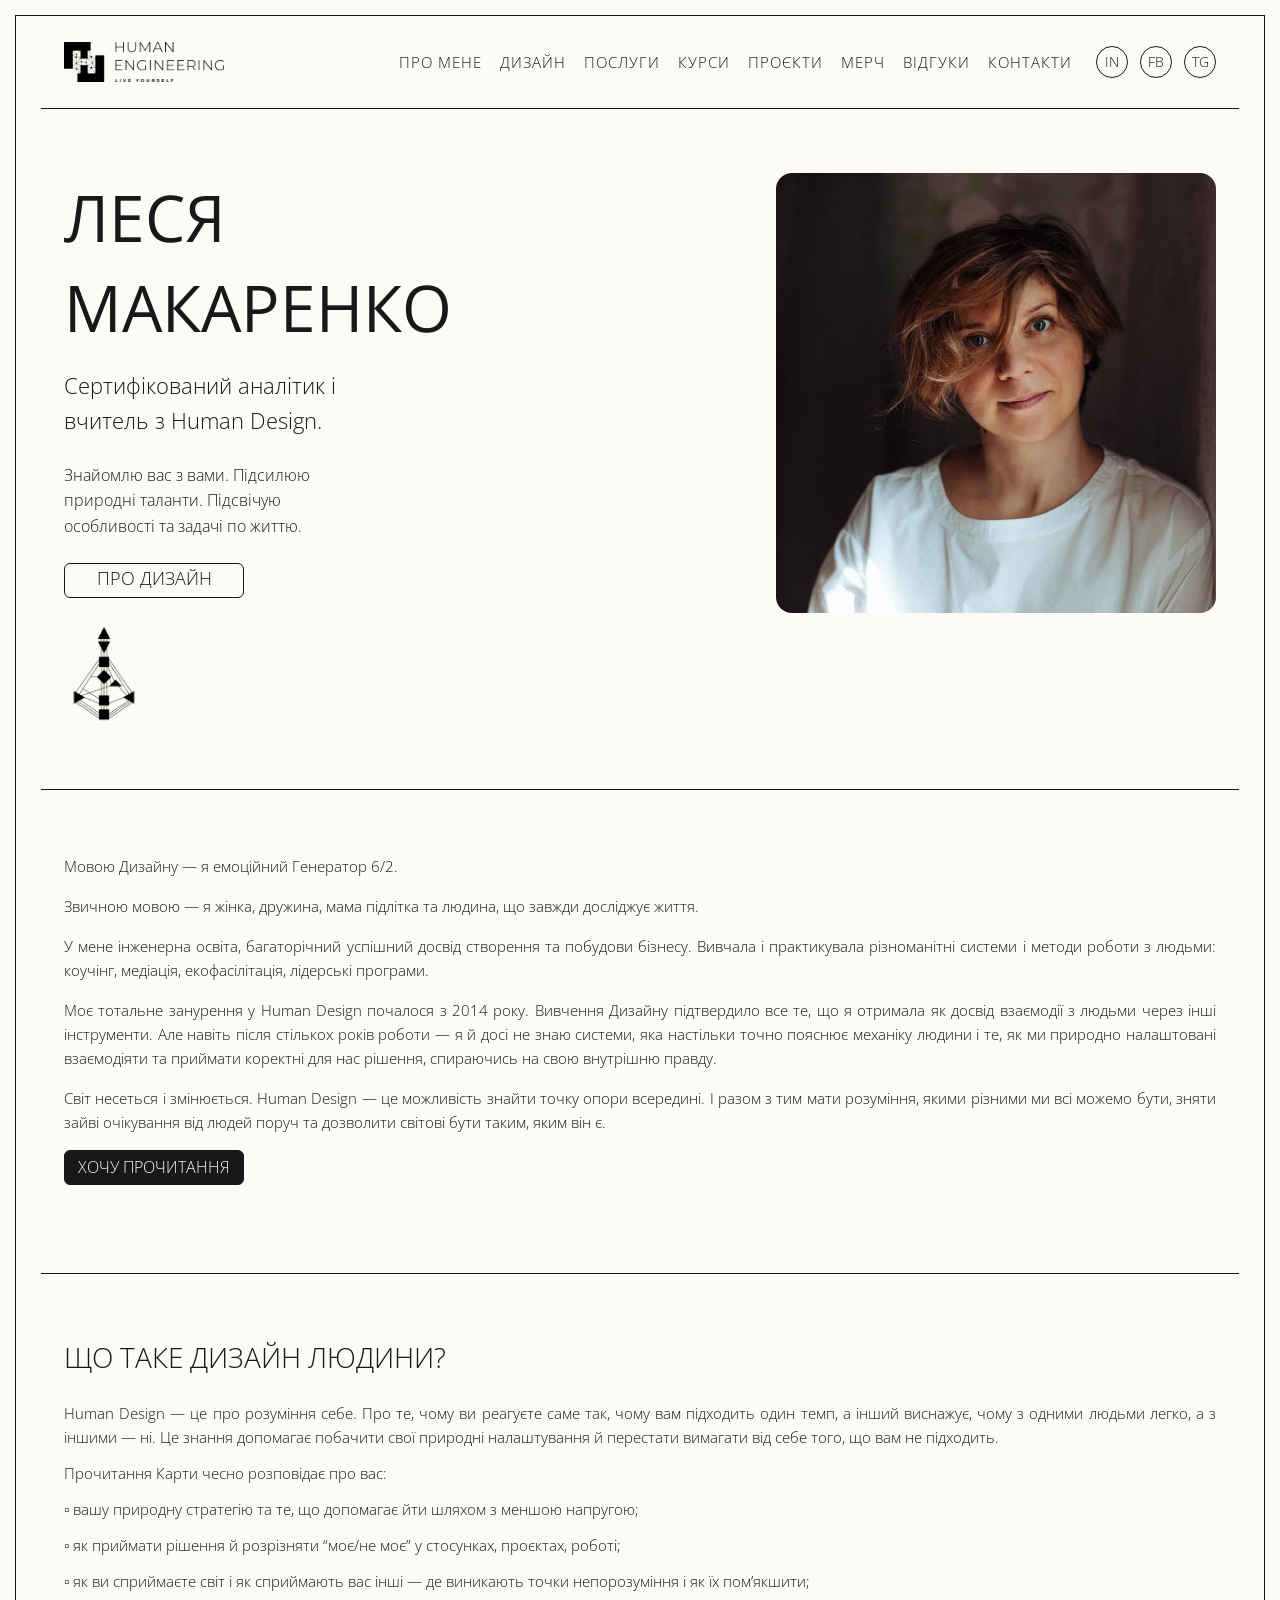
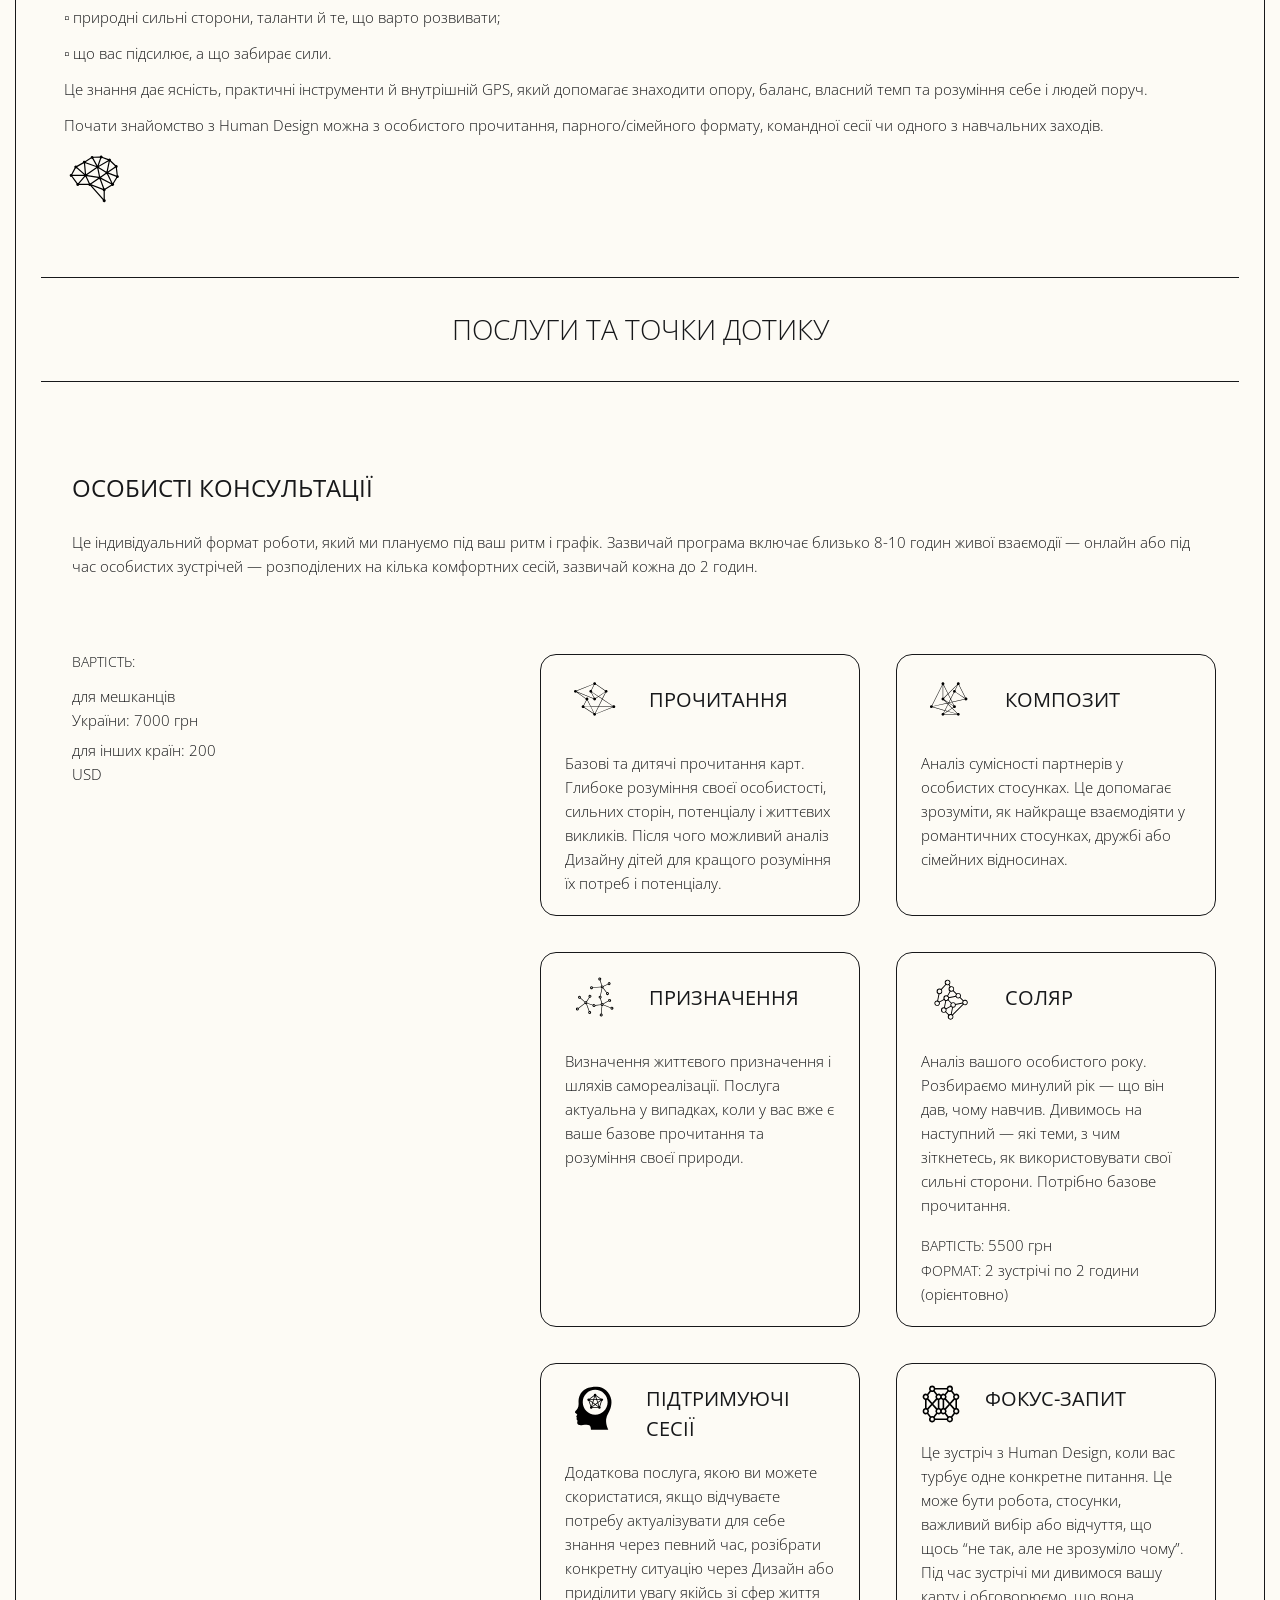
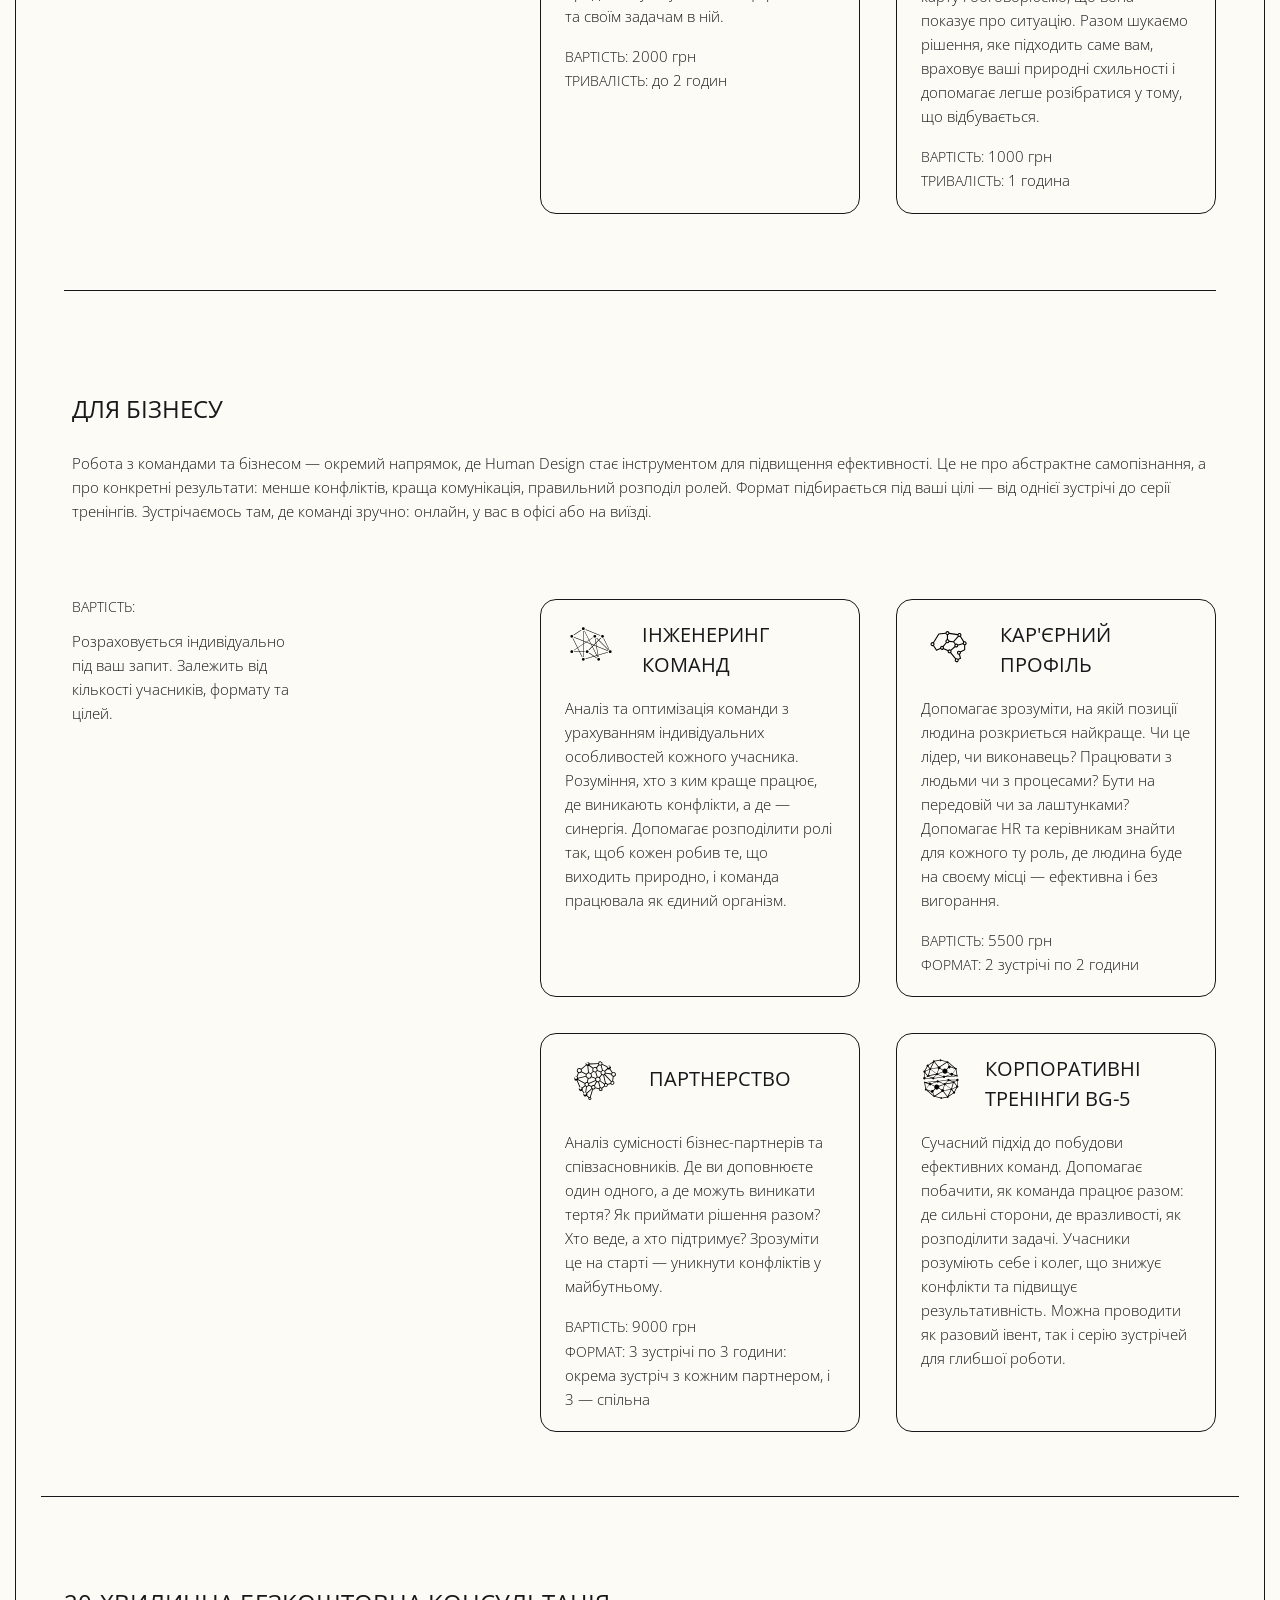
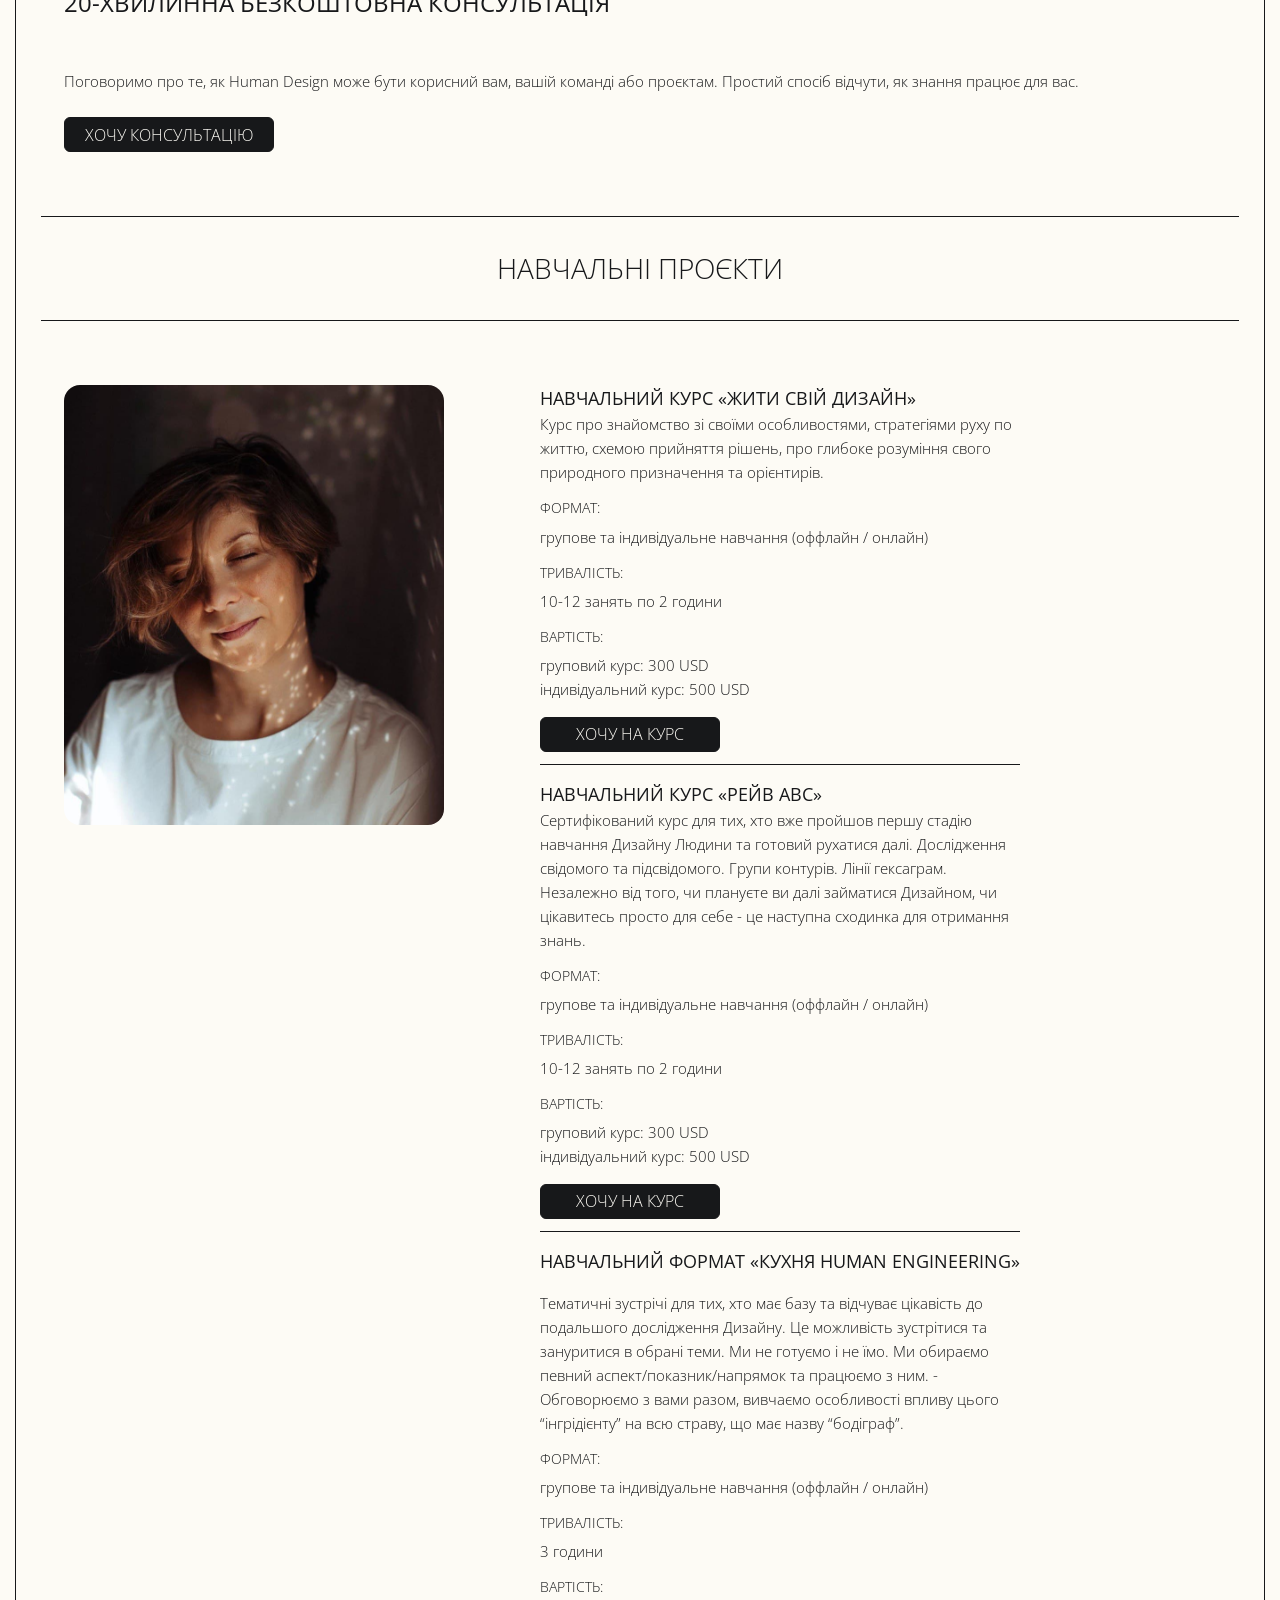
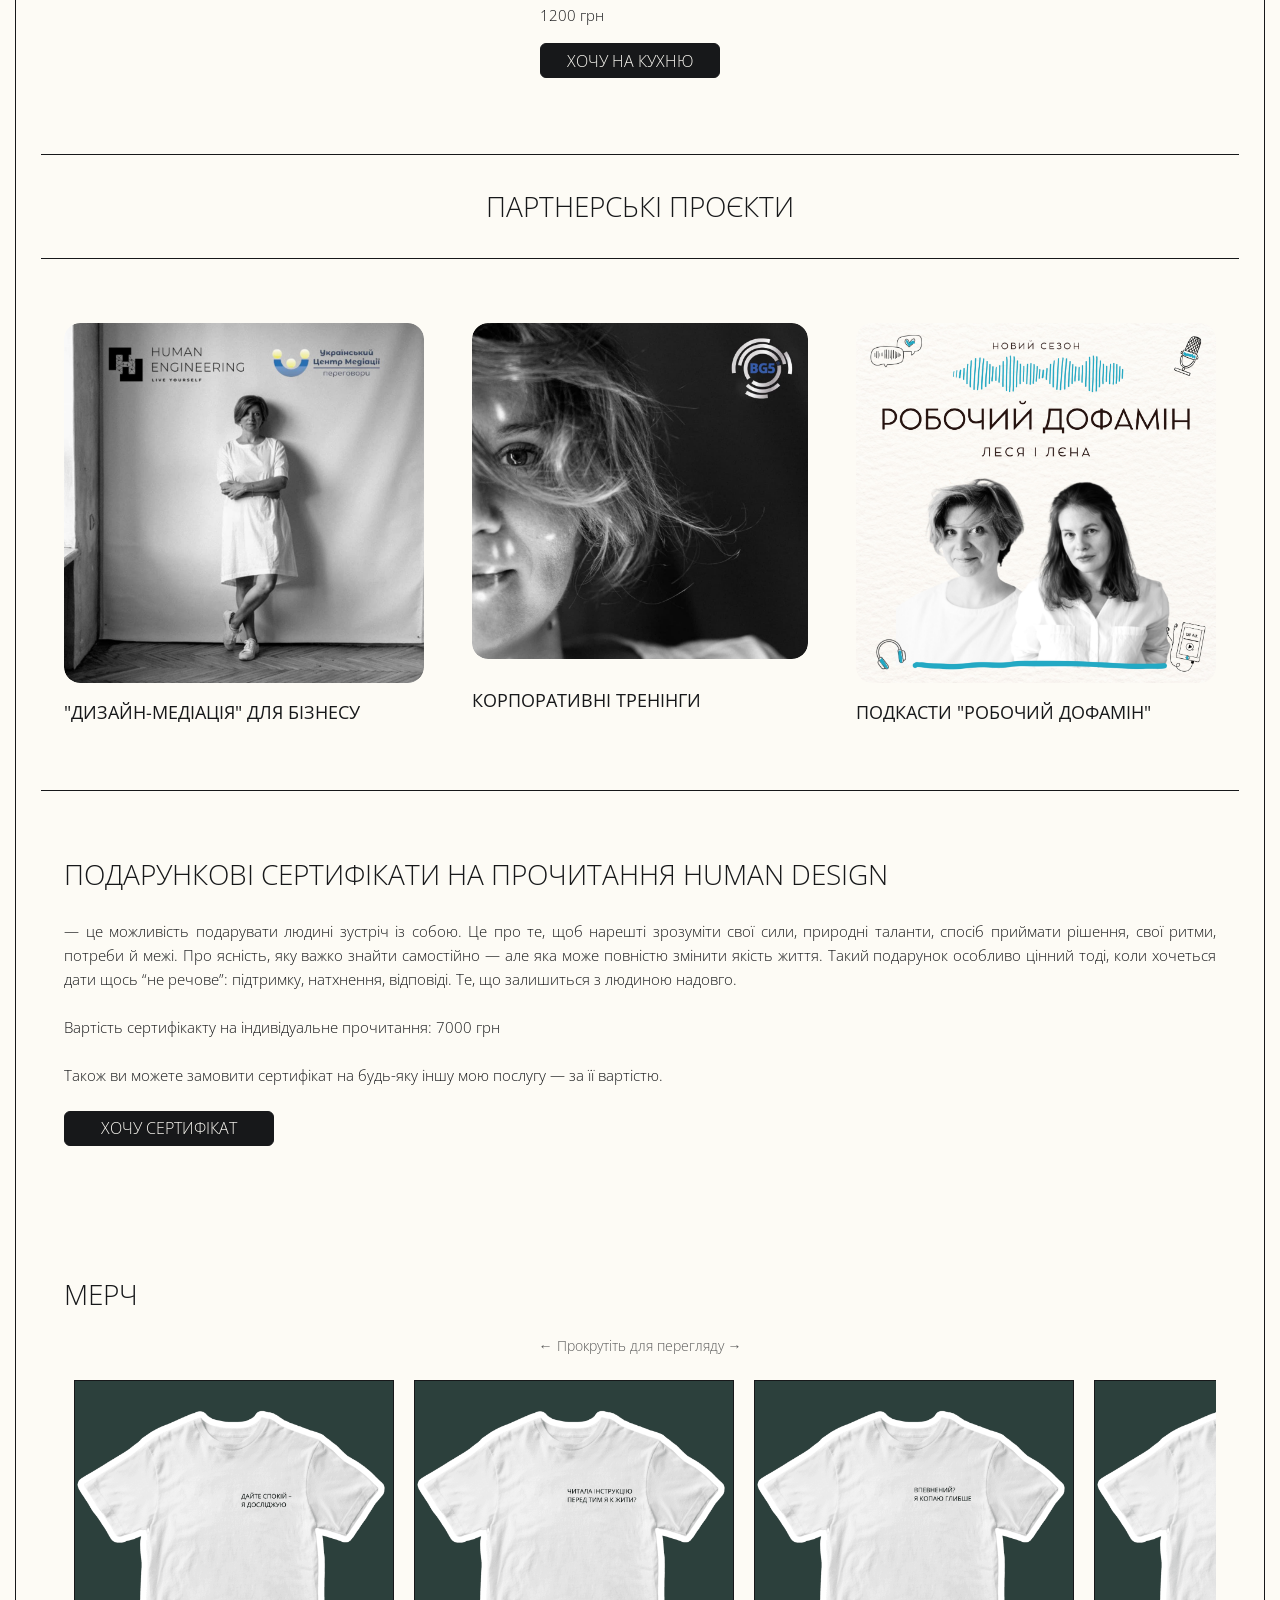
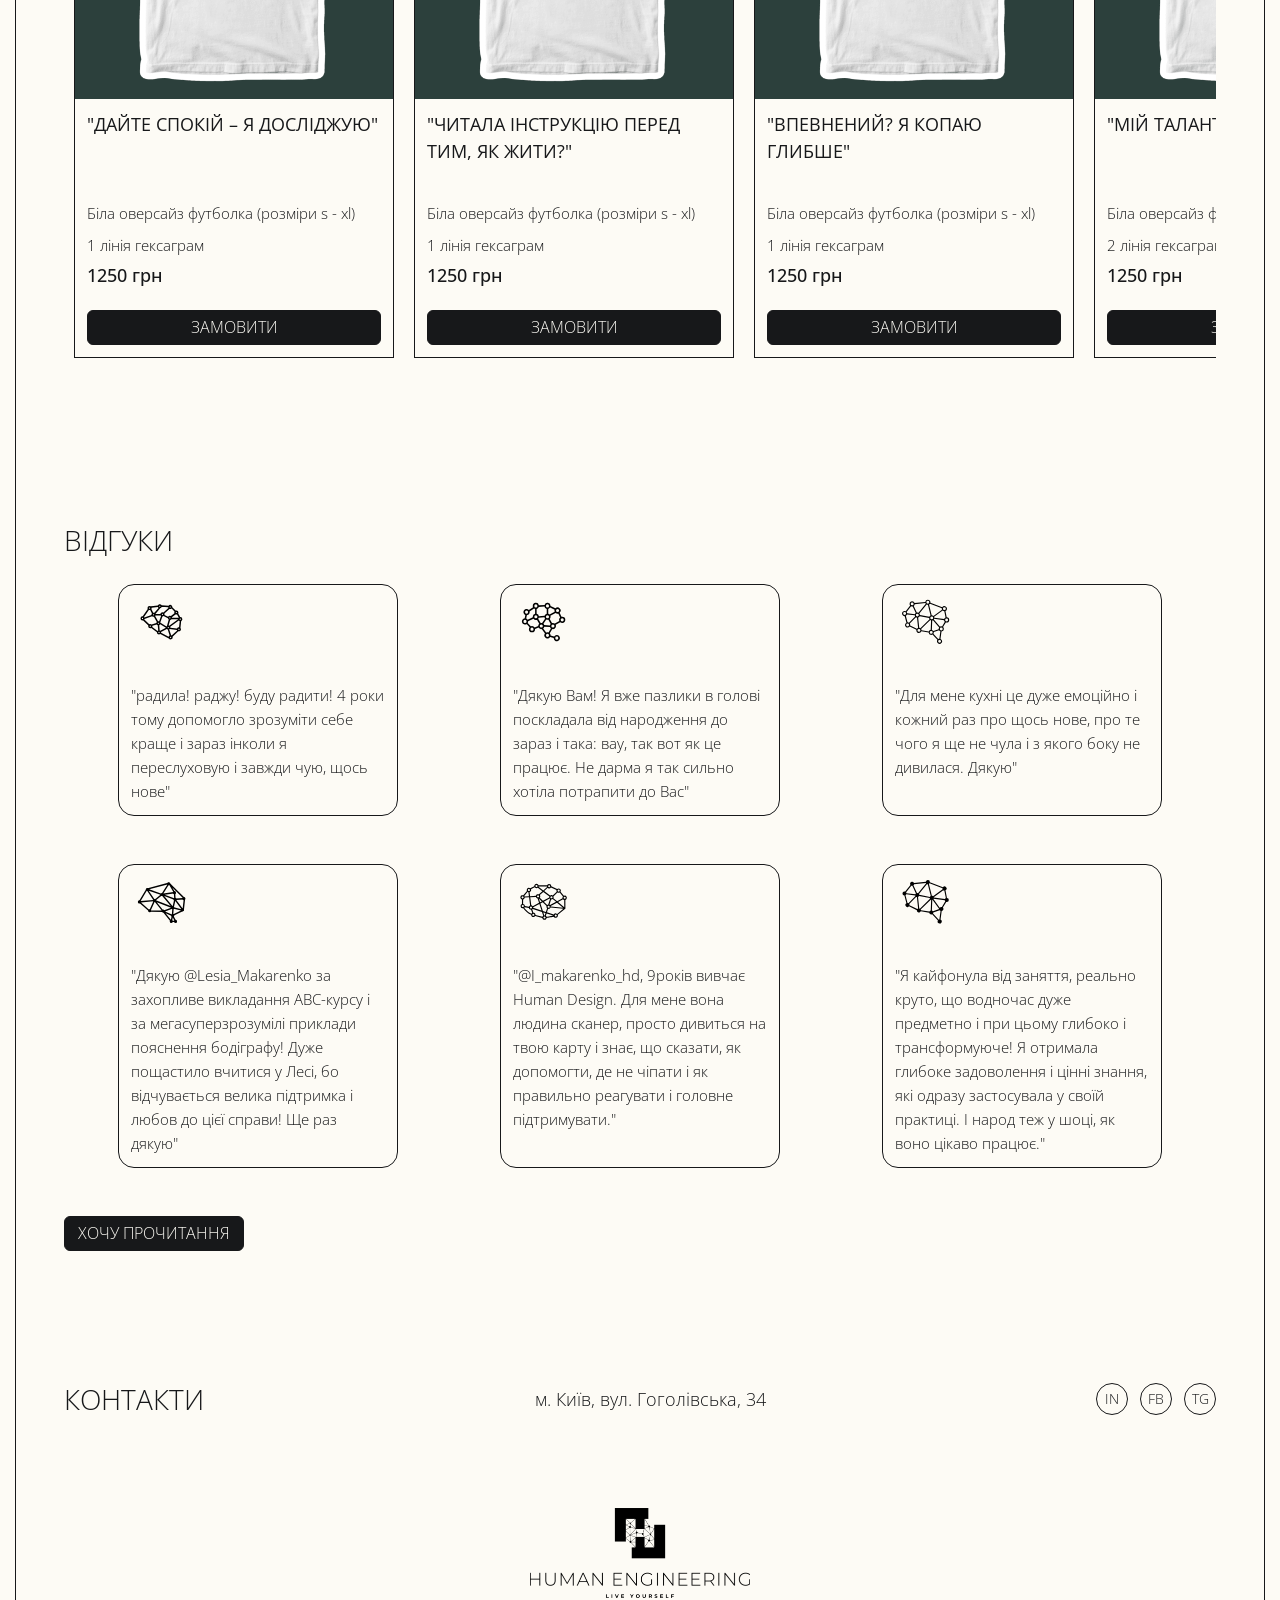
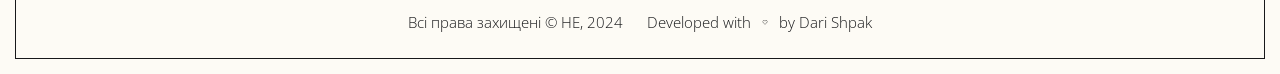
==== commit 468499fc: "Update index.html" ====
--- a/index.html
+++ b/index.html
@@ -289,7 +289,8 @@
                 Це індивідуальний формат роботи, який ми плануємо під ваш ритм і
                 графік. Зазвичай програма включає близько 8-10 годин живої
                 взаємодії — онлайн або під час особистих зустрічей —
-                розподілених на кілька комфортних сесій.
+                розподілених на кілька комфортних сесій, зазвичай кожна до 2
+                годин.
               </p>
             </div>
 
@@ -357,24 +358,7 @@
                     прочитання та розуміння своєї природи.
                   </p>
                 </li>
-                <li class="services-item">
-                  <div class="services-item-top">
-                    <svg
-                      class="services-decorative-icon"
-                      width="60"
-                      height="60"
-                    >
-                      <use href="./images/icons/icons.svg#icon-pattern4"></use>
-                    </svg>
-                    <h3 class="subtitle services-subtitle">Читання циклів</h3>
-                  </div>
-                  <p class="text services-text">
-                    Аналіз життєвих циклів та їхньої зміни. Допомагає послабити
-                    напругу у розумінні того, що відбувається та нагадати собі
-                    про ті особисті сильні сторони, які можуть підтримати під
-                    час турбулентності.
-                  </p>
-                </li>
+
                 <li class="services-item">
                   <div class="services-item-top">
                     <svg
@@ -397,8 +381,8 @@
                     5500 грн
                   </p>
                   <p class="text">
-                    <span class="course-description-subtitle">Тривалість:</span>
-                    Дві зустрічі по 2 години (орієнтовно)
+                    <span class="course-description-subtitle">Формат:</span>
+                    2 зустрічі по 2 години (орієнтовно)
                   </p>
                 </li>
                 <li class="services-item">
@@ -451,11 +435,11 @@
                   </p>
                   <p class="text price-text">
                     <span class="course-description-subtitle">Вартість:</span>
-                    2000 грн
+                    1000 грн
                   </p>
                   <p class="text">
                     <span class="course-description-subtitle">Тривалість:</span>
-                    до 2 годин
+                    1 година
                   </p>
                 </li>
               </ul>
@@ -527,6 +511,14 @@
                     HR та керівникам знайти для кожного ту роль, де людина буде
                     на своєму місці — ефективна і без вигорання.
                   </p>
+                  <p class="text price-text">
+                    <span class="course-description-subtitle">Вартість:</span>
+                    5500 грн
+                  </p>
+                  <p class="text">
+                    <span class="course-description-subtitle">Формат:</span>
+                    2 зустрічі по 2 години
+                  </p>
                 </li>
                 <li class="services-item">
                   <div class="services-item-top">
@@ -546,6 +538,15 @@
                     доповнюєте один одного, а де можуть виникати тертя? Як
                     приймати рішення разом? Хто веде, а хто підтримує? Зрозуміти
                     це на старті — уникнути конфліктів у майбутньому.
+                  </p>
+                  <p class="text price-text">
+                    <span class="course-description-subtitle">Вартість:</span>
+                    9000 грн
+                  </p>
+                  <p class="text">
+                    <span class="course-description-subtitle">Формат:</span>
+                    3 зустрічі по 3 години: окрема зустріч з кожним партнером, і
+                    3 — спільна
                   </p>
                 </li>
                 <li class="services-item">
@@ -872,7 +873,13 @@
                 щось “не речове”: підтримку, натхнення, відповіді. Те, що
                 залишиться з людиною надовго.
               </p>
-              <p class="text">Вартість: 7000 грн</p>
+              <p class="text">
+                Вартість сертифікакту на індивідуальне прочитання: 7000 грн
+              </p>
+              <p class="text">
+                Також ви можете замовити сертифікат на будь-яку іншу мою послугу
+                — за її вартістю.
+              </p>
               <button
                 class="button cta-services-btn"
                 type="button"
--- a/css/styles.css
+++ b/css/styles.css
@@ -1,7 +1,35 @@
 :root {
+  /* Colors */
   --bg-color: #fdfbf5;
   --lemony: #fbecb5;
   --text-color: #17181a;
+
+  /* Spacing */
+  --spacing-xs: 8px;
+  --spacing-sm: 12px;
+  --spacing-md: 16px;
+  --spacing-lg: 24px;
+  --spacing-xl: 32px;
+  --spacing-2xl: 48px;
+
+  /* Font sizes */
+  --font-xs: 14px;
+  --font-sm: 15px;
+  --font-base: 18px;
+  --font-md: 20px;
+  --font-lg: 22px;
+  --font-xl: 24px;
+  --font-2xl: 36px;
+
+  /* Border radius */
+  --radius-md: 16px;
+  --radius-sm: 6px;
+
+  /* Container widths */
+  --width-sm: 180px;
+  --width-md: 280px;
+  --width-lg: 320px;
+  --width-xl: 360px;
 }
 
 html {
@@ -12,7 +40,7 @@
   font-family: "Open Sans", sans-serif;
   color: var(--text-color);
   font-weight: 300;
-  font-size: 18px;
+  font-size: var(--font-base);
   background-color: var(--bg-color);
   height: 100%;
   scroll-behavior: smooth;
@@ -23,7 +51,7 @@
 }
 
 .body-wrapper {
-  margin: 16px;
+  margin: var(--spacing-md);
   outline: 0.5px solid var(--text-color);
 }
 
@@ -90,13 +118,13 @@
 }
 
 .section {
-  padding-top: 32px;
-  padding-bottom: 32px;
+  padding-top: var(--spacing-xl);
+  padding-bottom: var(--spacing-xl);
 }
 
 .container {
-  padding-left: 24px;
-  padding-right: 24px;
+  padding-left: var(--spacing-lg);
+  padding-right: var(--spacing-lg);
 
   max-width: 375px;
 }
@@ -106,22 +134,16 @@
   align-items: center;
   justify-content: center;
   font-family: inherit;
-  border-radius: 6px;
+  border-radius: var(--radius-sm);
   color: var(--bg-color);
-
-  font-size: 16px;
+  font-size: var(--spacing-md);
   font-weight: 300;
   text-transform: uppercase;
-  width: 180px;
+  width: var(--width-sm);
   height: 35px;
-
   border: solid 0.7px var(--text-color);
   background-color: var(--text-color);
-  padding-left: 7px;
-  padding-right: 7px;
-
-  padding-top: 5px;
-  padding-bottom: 5px;
+  padding: 5px 7px;
 }
 
 .button:hover,
@@ -144,20 +166,20 @@
 }
 
 .section-title {
-  padding-top: 32px;
-  padding-bottom: 32px;
+  padding-top: var(--spacing-xl);
+  padding-bottom: var(--spacing-xl);
   text-align: center;
 }
 
 .subtitle {
   font-weight: 400;
-  font-size: 18px;
+  font-size: var(--font-base);
   line-height: 1.5;
   text-transform: uppercase;
 }
 
 .text {
-  font-size: 14px;
+  font-size: var(--font-sm);
   line-height: 1.6;
 }
 
@@ -211,7 +233,7 @@
 .nav-list {
   /* display: flex; */
   display: none;
-  gap: 24px;
+  gap: var(--spacing-lg);
 
   color: var(--text-color);
   font-size: 15px;
@@ -356,10 +378,10 @@
 }
 
 .img-wrap {
-  border-radius: 16px;
+  border-radius: var(--radius-md);
   overflow: hidden;
 
-  max-width: 320px;
+  max-width: var(--width-lg);
   max-height: 320px;
 }
 
@@ -376,7 +398,7 @@
 .about-text-area {
   display: flex;
   flex-direction: column;
-  gap: 16px;
+  gap: var(--spacing-md);
 
   text-align: justify;
 }
@@ -435,7 +457,7 @@
 .services-list {
   display: flex;
   flex-direction: column;
-  gap: 24px;
+  gap: var(--spacing-lg);
 
   margin-bottom: 48px;
 }
@@ -446,9 +468,9 @@
 
   padding: 20px 24px 20px 24px;
   border: 1px solid var(--text-color);
-  border-radius: 16px;
-
-  max-width: 360px;
+  border-radius: var(--radius-md);
+
+  max-width: var(--width-xl);
 }
 
 .services-item-top {
@@ -479,7 +501,7 @@
   display: flex;
   flex-wrap: wrap;
   flex-direction: column;
-  gap: 24px;
+  gap: var(--spacing-lg);
 }
 
 .cta-services-btn {
@@ -493,7 +515,7 @@
 .for-whom-list {
   display: flex;
   flex-direction: column;
-  gap: 16px;
+  gap: var(--spacing-md);
   text-align: justify;
 }
 
@@ -506,14 +528,14 @@
 .projects-list {
   display: flex;
   flex-direction: column;
-  gap: 24px;
+  gap: var(--spacing-lg);
 }
 
 .project-card {
   display: flex;
   flex-wrap: wrap;
-  gap: 16px;
-  max-width: 360px;
+  gap: var(--spacing-md);
+  max-width: var(--width-xl);
 }
 
 .project-card-text {
@@ -535,7 +557,7 @@
   background-blend-mode: soft-light;
   mix-blend-mode: normal;
 
-  border-radius: 16px;
+  border-radius: var(--radius-md);
   padding: 20px 24px 20px 24px;
   border: 1px solid var(--text-color);
 
@@ -550,7 +572,7 @@
 }
 
 .project-img {
-  border-radius: 16px;
+  border-radius: var(--radius-md);
   overflow: hidden;
 }
 
@@ -573,20 +595,20 @@
 .courses-content {
   display: flex;
   flex-direction: column;
-  gap: 16px;
+  gap: var(--spacing-md);
 }
 
 .courses-list {
   display: flex;
   flex-direction: column;
-  gap: 16px;
+  gap: var(--spacing-md);
 }
 
 .courses-item {
   padding-bottom: 12px;
   display: flex;
   flex-direction: column;
-  gap: 16px;
+  gap: var(--spacing-md);
   border-bottom: 1px solid var(--text-color);
 }
 
@@ -597,13 +619,13 @@
 .courses-bottom {
   display: flex;
   flex-direction: column;
-  gap: 16px;
+  gap: var(--spacing-md);
 }
 
 .course-description {
   display: flex;
   flex-direction: column;
-  gap: 16px;
+  gap: var(--spacing-md);
 }
 
 .course-description-subtitle {
@@ -631,7 +653,7 @@
   width: 80px;
   height: 35px;
   border: 1px solid var(--text-color);
-  border-radius: 6px;
+  border-radius: var(--radius-sm);
 
   text-transform: uppercase;
 }
@@ -661,16 +683,16 @@
 .testimonials-list {
   display: flex;
   flex-direction: column;
-  gap: 24px;
+  gap: var(--spacing-lg);
 
   margin-bottom: 48px;
 }
 
 .testimonials-item {
   padding: 12px;
-  max-width: 320px;
+  max-width: var(--width-lg);
   border: 1px solid var(--text-color);
-  border-radius: 16px;
+  border-radius: var(--radius-md);
   height: auto;
   display: flex;
   flex-direction: column;
@@ -685,19 +707,19 @@
   display: flex;
   flex-direction: column;
 
-  gap: 24px;
+  gap: var(--spacing-lg);
 }
 
 .address-list {
   display: flex;
   flex-direction: column;
-  gap: 8px;
+  gap: var(--spacing-xs);
 }
 
 .address-item {
   display: flex;
   align-items: flex-end;
-  gap: 8px;
+  gap: var(--spacing-xs);
 }
 
 .socials {
@@ -950,7 +972,7 @@
   display: flex;
   flex-direction: column;
   flex-shrink: 0;
-  width: 320px;
+  width: var(--width-lg);
   border: 1px solid var(--text-color);
 }
 
@@ -968,7 +990,7 @@
   padding: 12px;
   display: flex;
   flex-direction: column;
-  gap: 8px;
+  gap: var(--spacing-xs);
 }
 
 .merch-name {
@@ -1008,7 +1030,7 @@
 
   .hero-container {
     justify-content: space-between;
-    gap: 48px;
+    gap: var(--spacing-2xl);
   }
 
   .hero-title {
@@ -1071,7 +1093,7 @@
   /* hero */
 
   .img-wrap {
-    border-radius: 16px;
+    border-radius: var(--radius-md);
     overflow: hidden;
 
     max-width: 340px;
@@ -1079,7 +1101,7 @@
   }
 
   .course-hero-text-wrap {
-    max-width: 320px;
+    max-width: var(--width-lg);
   }
 
   .services-container {
@@ -1100,7 +1122,7 @@
 
   .price-wrap {
     margin-top: 0;
-    width: 360px;
+    width: var(--width-xl);
     height: fit-content;
   }
   .services-container .horizontal-line {
@@ -1120,7 +1142,7 @@
   }
 
   .services-item {
-    width: 320px;
+    width: var(--width-lg);
   }
 
   .services-decorative-icon {
@@ -1151,17 +1173,17 @@
     display: flex;
     flex-direction: row;
     flex-wrap: nowrap;
-    gap: 24px;
+    gap: var(--spacing-lg);
   }
 
   .project-card {
     display: flex;
-    gap: 16px;
-    max-width: 320px;
+    gap: var(--spacing-md);
+    max-width: var(--width-lg);
   }
 
   .project-img-wrap {
-    max-width: 320px;
+    max-width: var(--width-lg);
     max-height: 320px;
   }
 
@@ -1173,25 +1195,25 @@
   .courses-content {
     display: flex;
     flex-direction: row;
-    gap: 48px;
+    gap: var(--spacing-2xl);
   }
 
   .courses-img-wrap {
     position: -webkit-sticky;
     position: sticky;
     top: 20px;
-    max-width: 320px;
+    max-width: var(--width-lg);
   }
 
   .sticky-description {
     position: -webkit-sticky;
     position: sticky;
     top: 20px;
-    max-width: 320px;
+    max-width: var(--width-lg);
   }
 
   .courses-item {
-    max-width: 360px;
+    max-width: var(--width-xl);
   }
 
   .courses-bottom {
@@ -1204,7 +1226,7 @@
   }
 
   .testimonials-list {
-    gap: 48px;
+    gap: var(--spacing-2xl);
     flex-direction: row;
     flex-wrap: wrap;
 
@@ -1234,13 +1256,13 @@
 
   .modal-content {
     display: flex;
-    gap: 48px;
+    gap: var(--spacing-2xl);
   }
 
   .modal-content-top {
     display: flex;
     flex-direction: column;
-    gap: 48px;
+    gap: var(--spacing-2xl);
   }
 
   .modal-title {
@@ -1340,12 +1362,12 @@
   }
 
   .projects-list {
-    gap: 48px;
+    gap: var(--spacing-2xl);
     justify-content: space-between;
   }
 
   .project-card {
-    max-width: 360px;
+    max-width: var(--width-xl);
   }
 
   .hero-title {
@@ -1376,7 +1398,7 @@
     margin-left: auto;
     margin-right: auto;
     display: flex;
-    gap: 24px;
+    gap: var(--spacing-lg);
   }
 }
 
@@ -1414,11 +1436,11 @@
     width: 798px;
     flex-direction: row;
     flex-wrap: wrap;
-    gap: 48px;
+    gap: var(--spacing-2xl);
   }
 
   .services-item {
-    width: 360px;
+    width: var(--width-xl);
   }
 
   .projects-list {
@@ -1426,11 +1448,11 @@
   }
 
   .project-card {
-    max-width: 360px;
+    max-width: var(--width-xl);
   }
 
   .project-img-wrap {
-    width: 360px;
+    width: var(--width-xl);
     height: 360px;
   }
 
@@ -1453,8 +1475,8 @@
   }
 
   .contact-form {
-    min-width: 360px;
-    gap: 24px;
+    min-width: var(--width-xl);
+    gap: var(--spacing-lg);
   }
 
   .form-input {
@@ -1545,7 +1567,7 @@
 .merch-product-preview {
   display: flex;
   align-items: center;
-  gap: 16px;
+  gap: var(--spacing-md);
   margin-bottom: 16px;
 }
 
@@ -1567,7 +1589,7 @@
   
   .modal-content {
     flex-direction: column;
-    gap: 24px;
+    gap: var(--spacing-lg);
   }
   
   .modal-title {
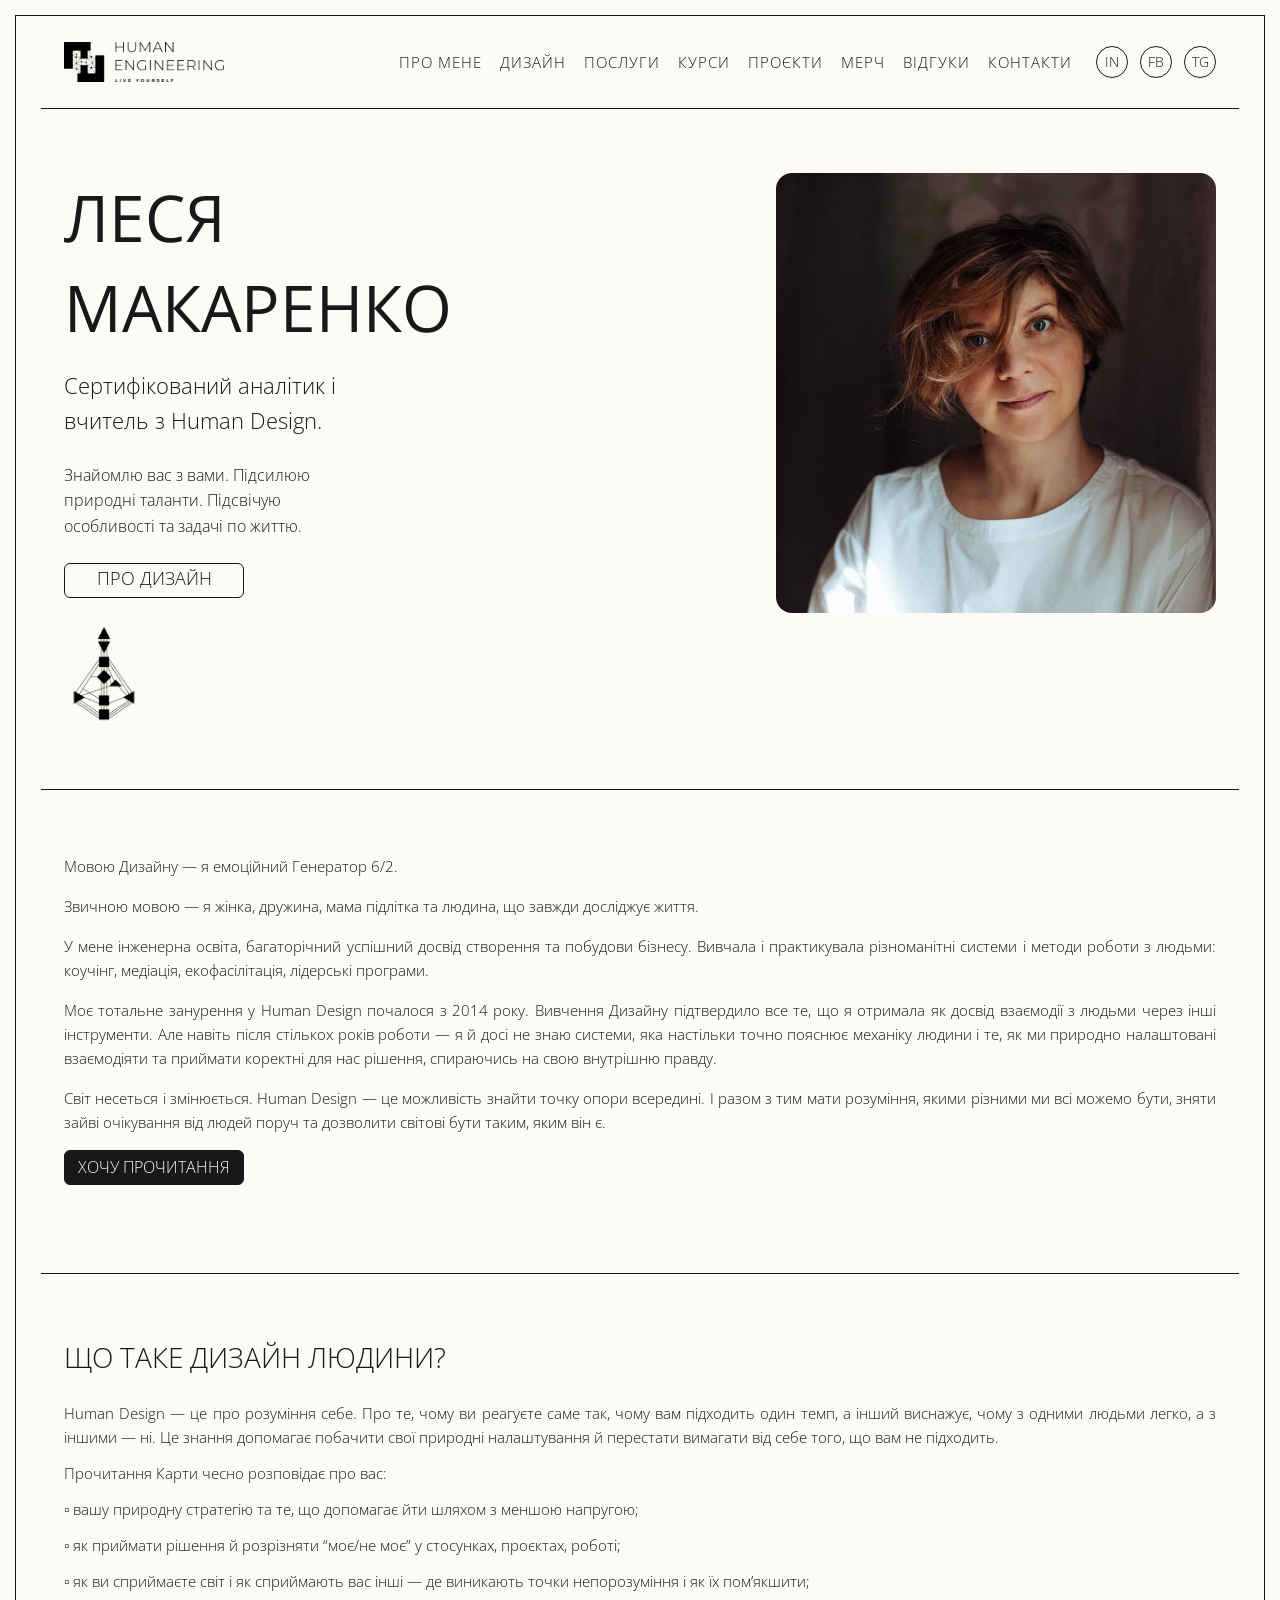
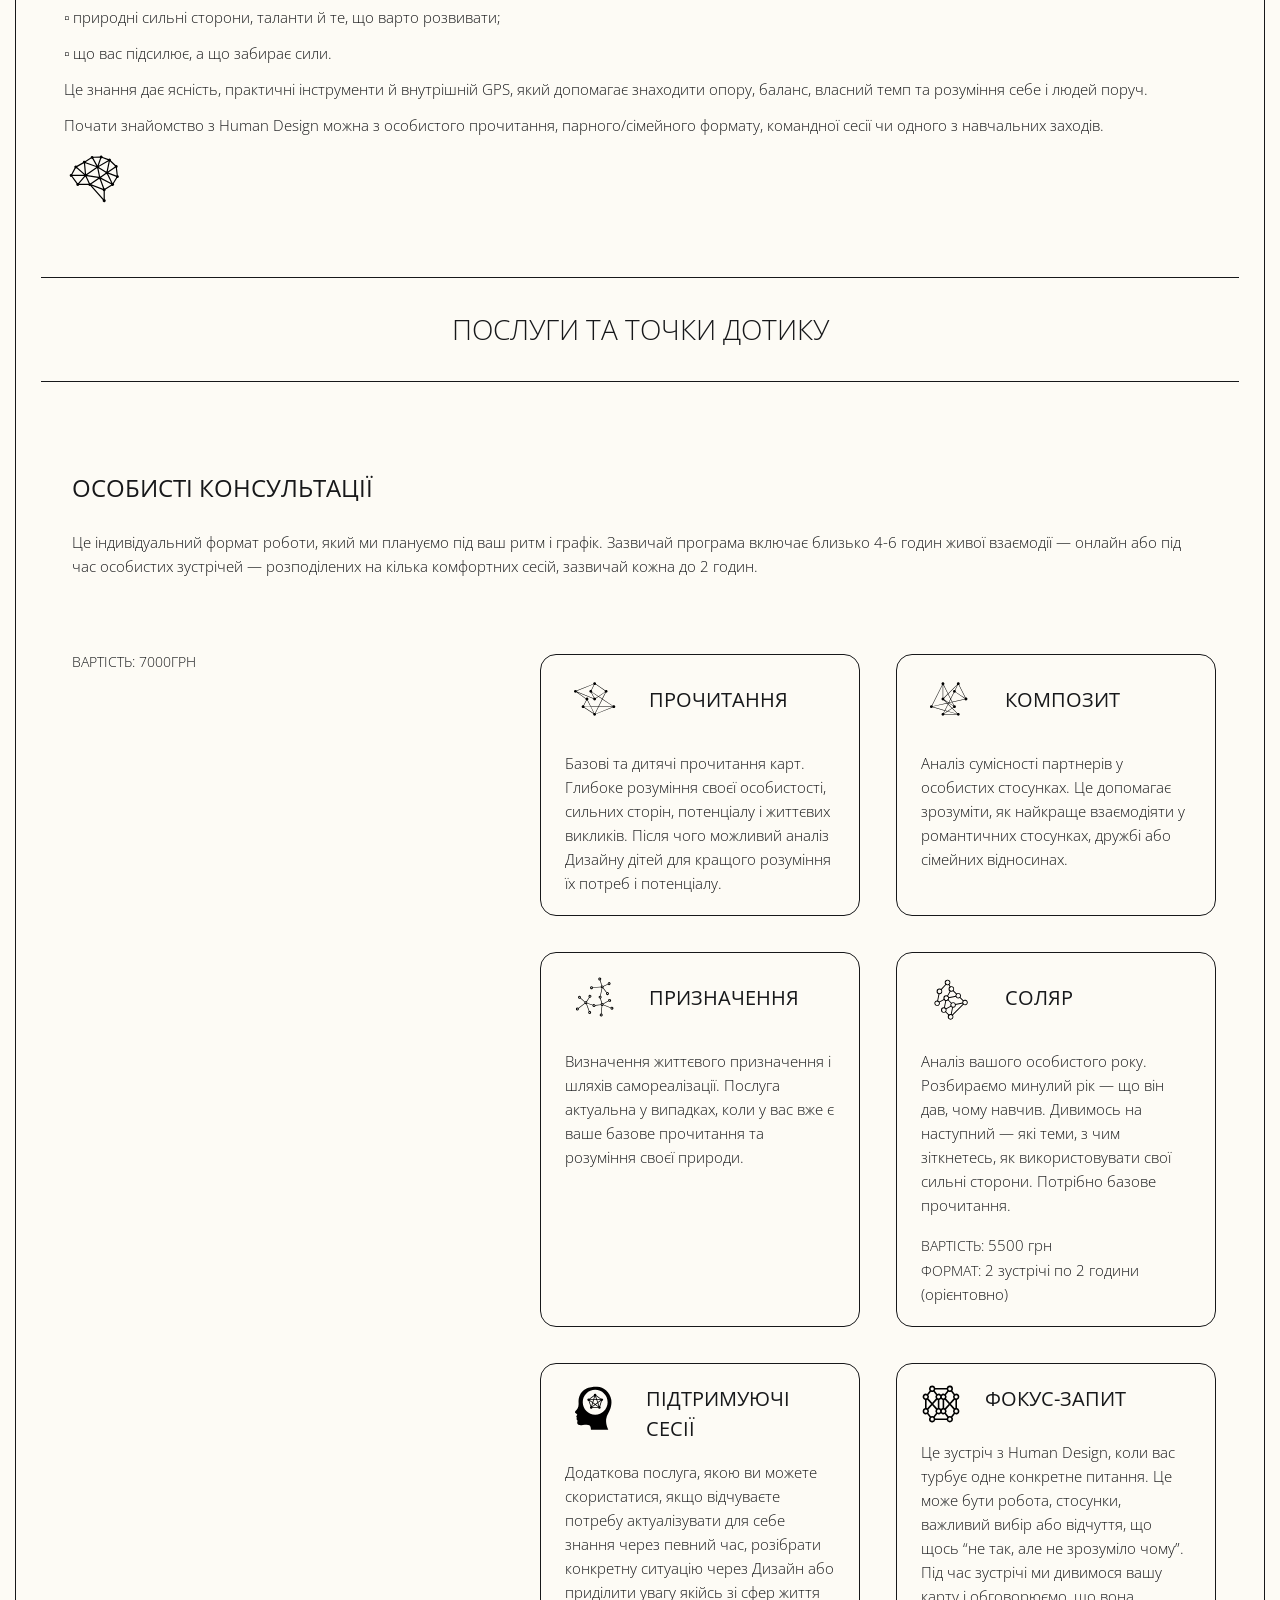
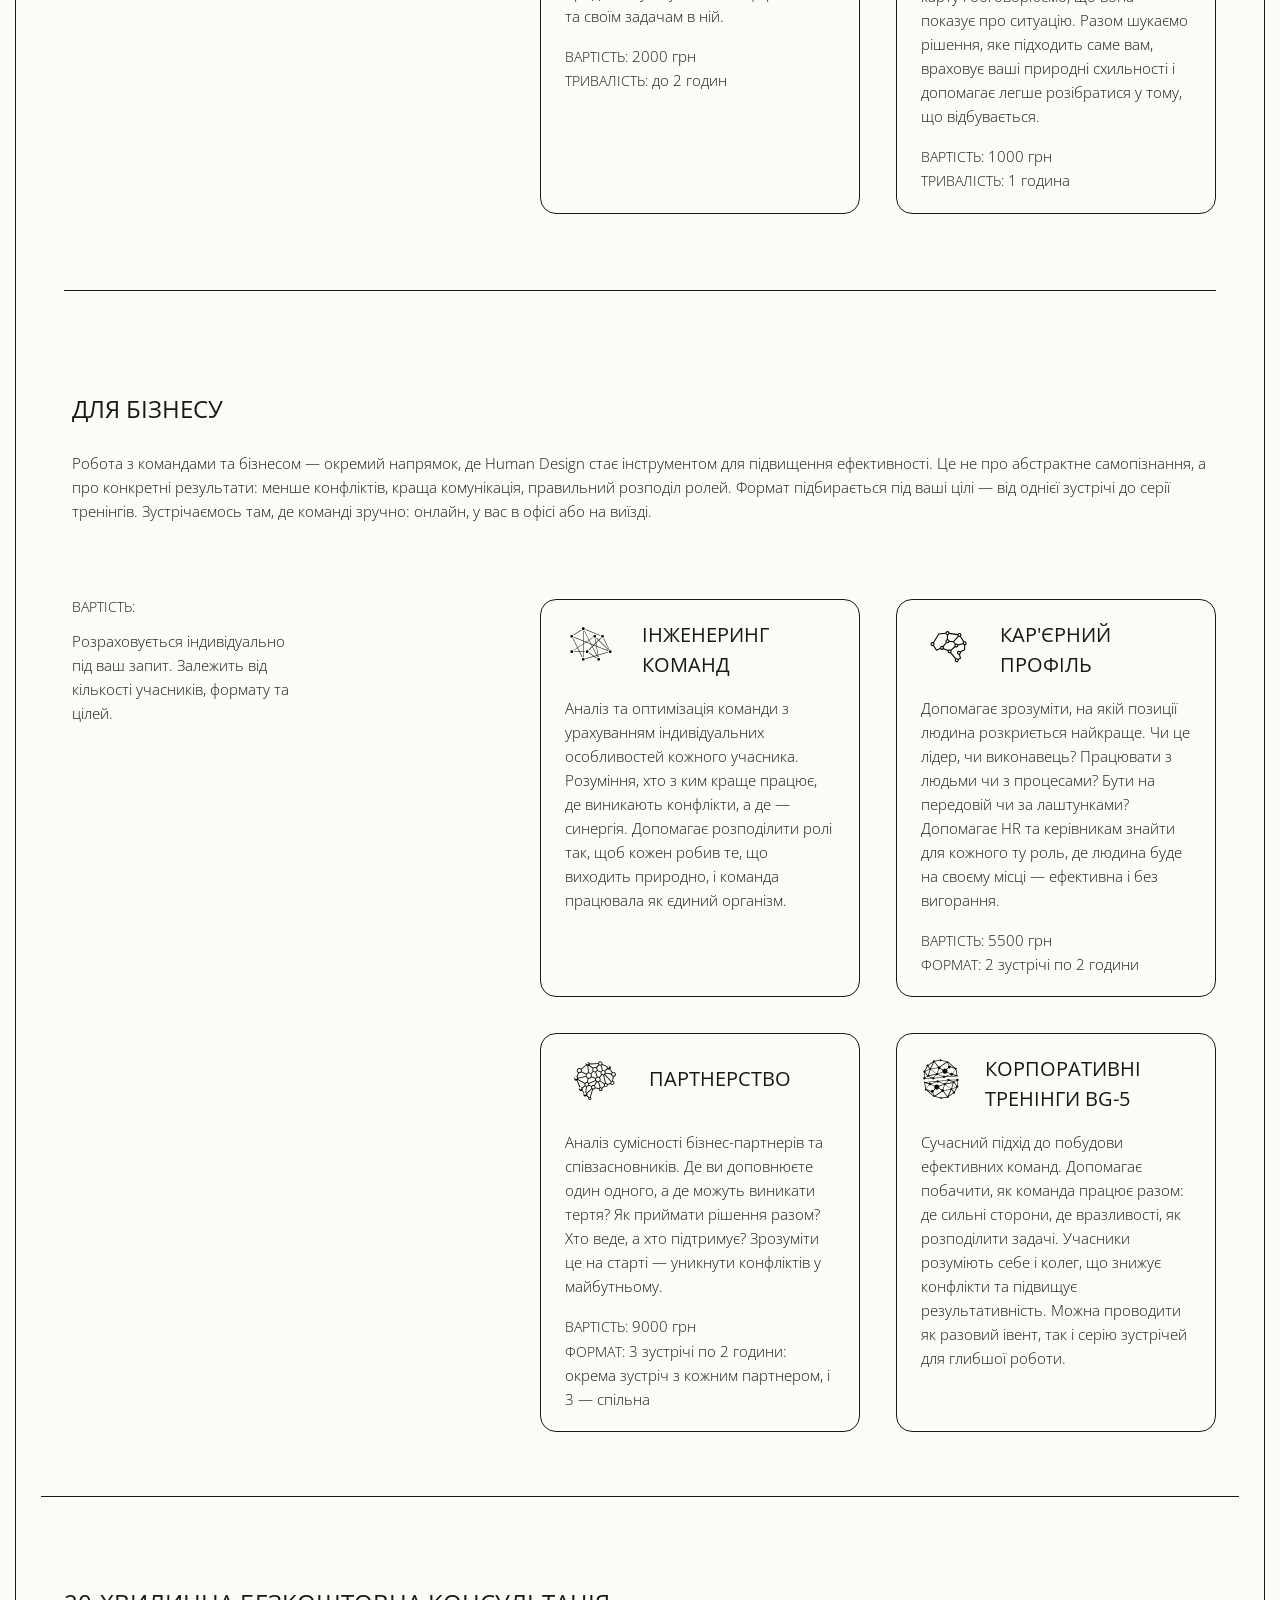
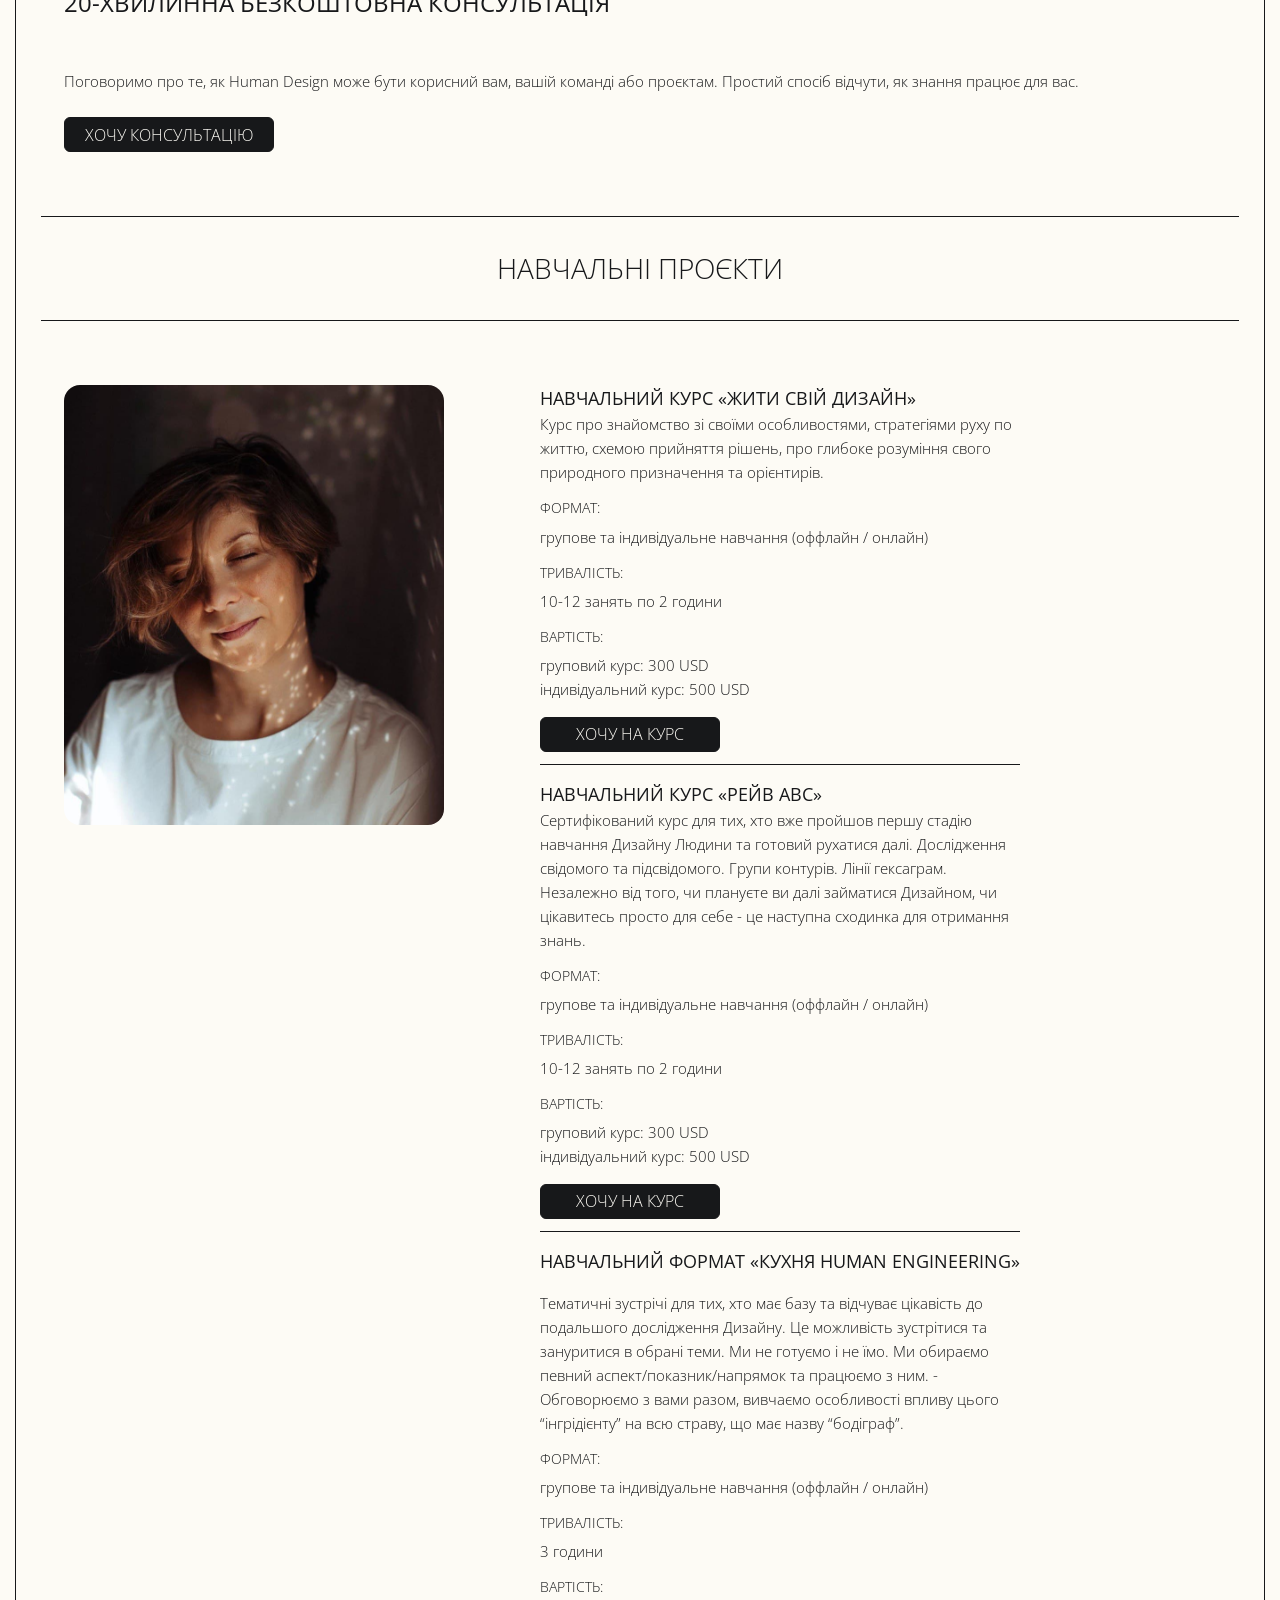
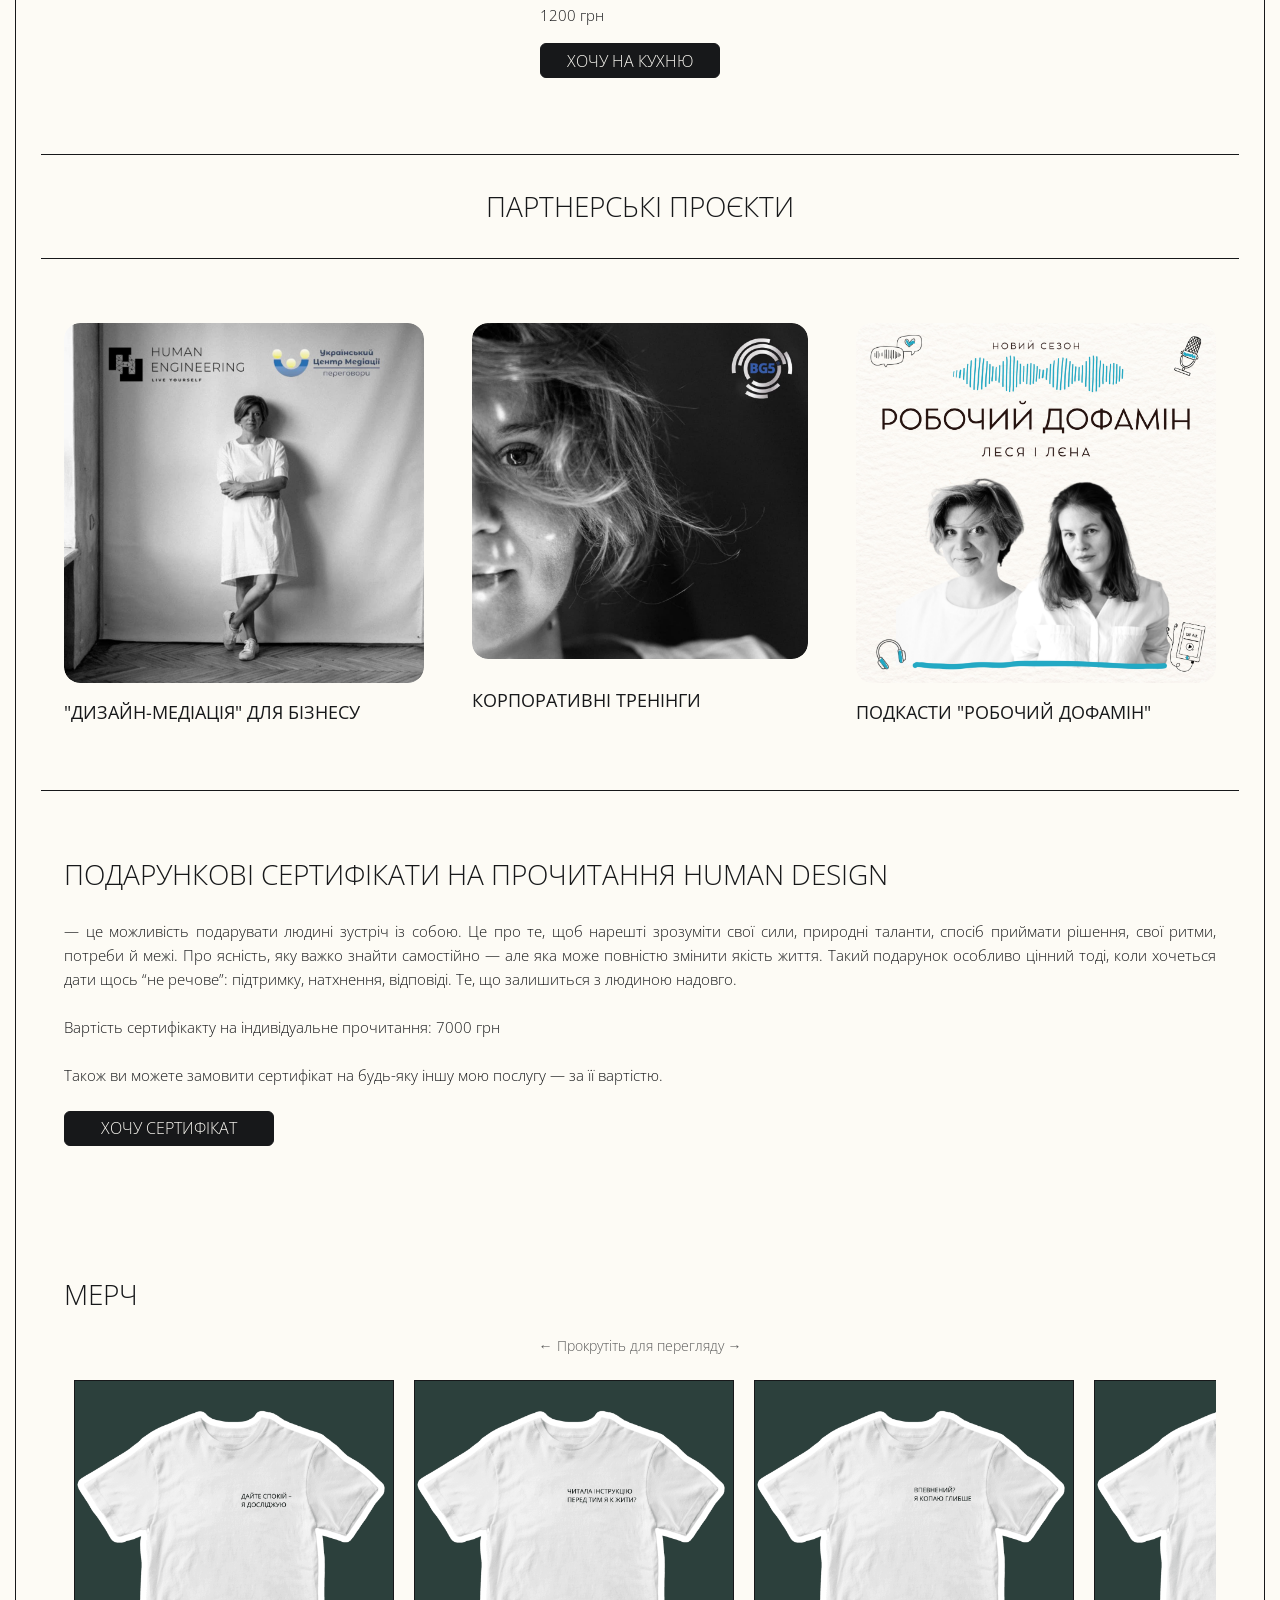
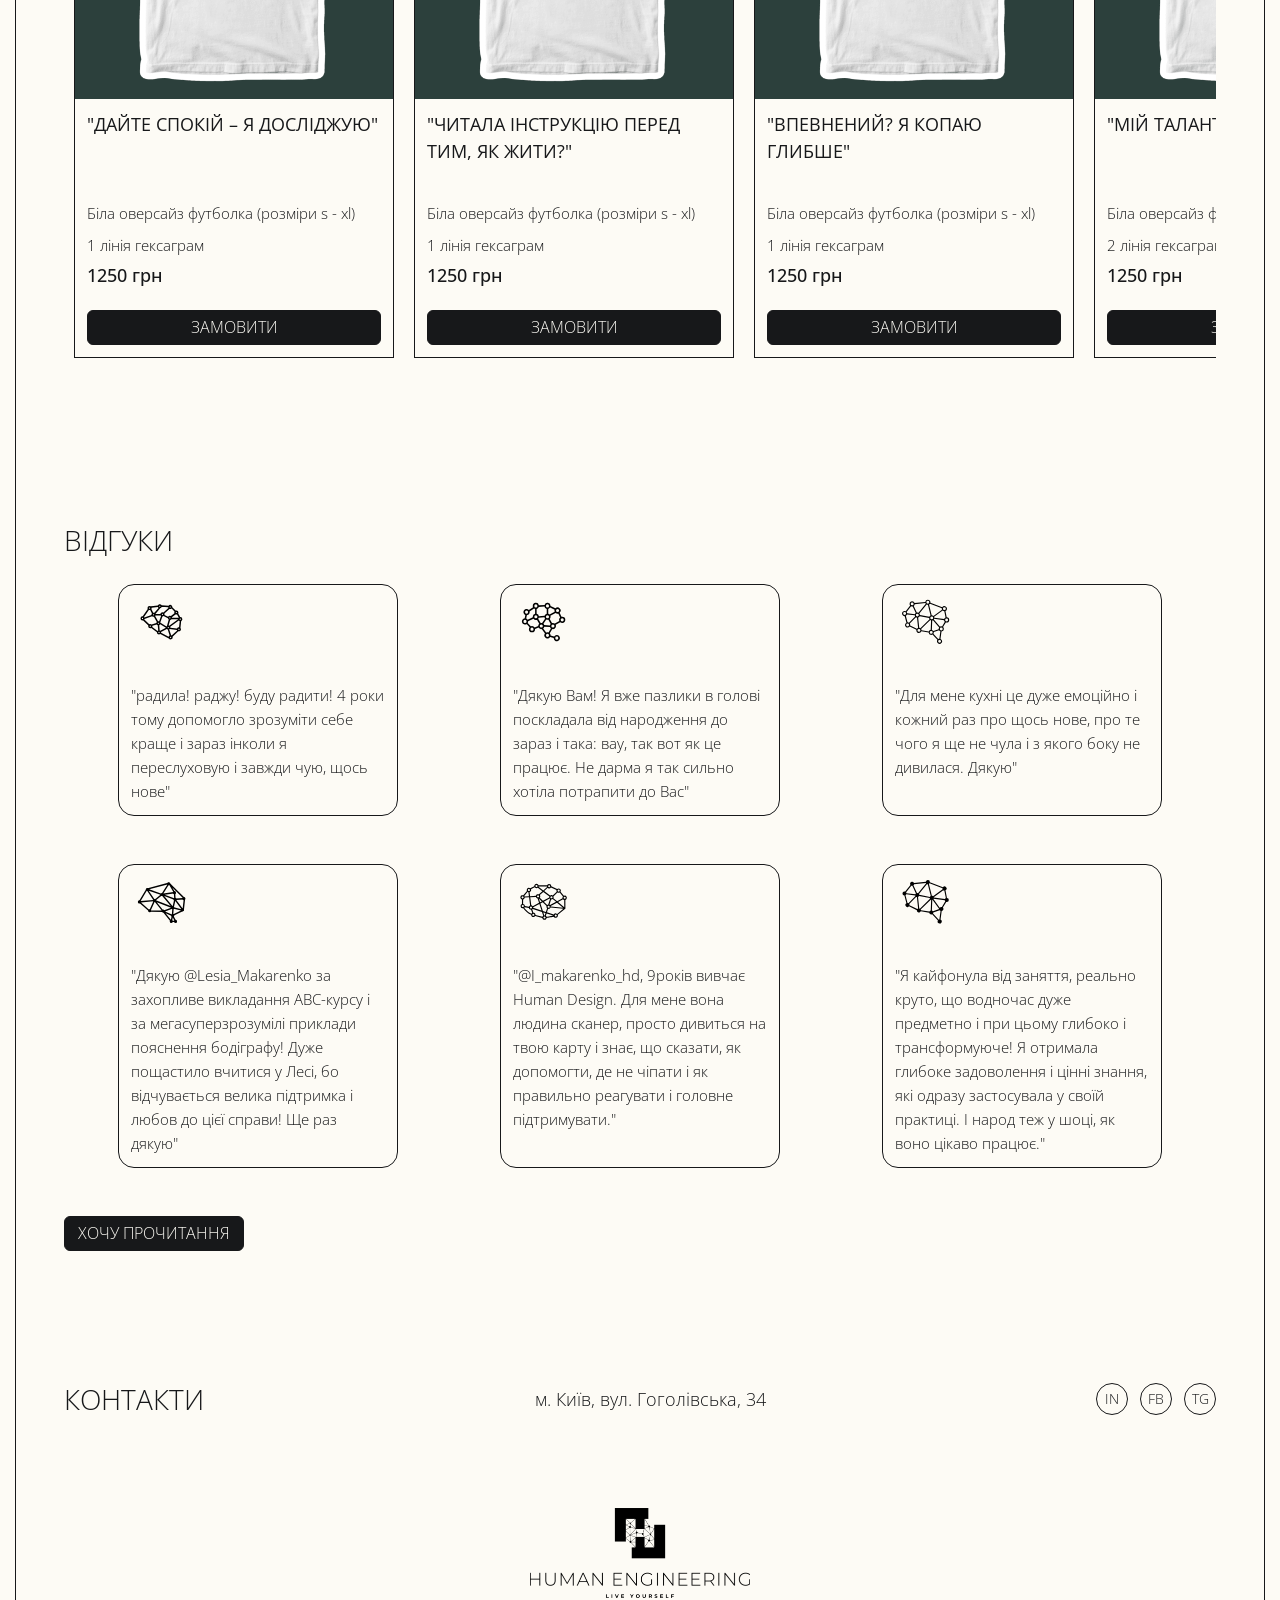
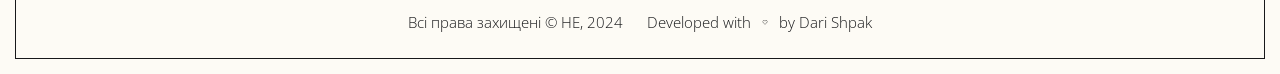
==== commit 8a3e8a0c: "Update index.html" ====
--- a/index.html
+++ b/index.html
@@ -287,7 +287,7 @@
               </h3>
               <p class="text">
                 Це індивідуальний формат роботи, який ми плануємо під ваш ритм і
-                графік. Зазвичай програма включає близько 8-10 годин живої
+                графік. Зазвичай програма включає близько 4-6 годин живої
                 взаємодії — онлайн або під час особистих зустрічей —
                 розподілених на кілька комфортних сесій, зазвичай кожна до 2
                 годин.
@@ -296,9 +296,9 @@
 
             <div class="individuals-services">
               <div class="price-wrap sticky-description">
-                <p class="course-description-subtitle">Вартість:</p>
-                <p class="text">для мешканців України: 7000 грн</p>
-                <p class="text">для інших країн: 200 USD</p>
+                <p class="course-description-subtitle">Вартість: 7000грн</p>
+            
+             
               </div>
 
               <ul class="services-list individuals">
@@ -545,7 +545,7 @@
                   </p>
                   <p class="text">
                     <span class="course-description-subtitle">Формат:</span>
-                    3 зустрічі по 3 години: окрема зустріч з кожним партнером, і
+                    3 зустрічі по 2 години: окрема зустріч з кожним партнером, і
                     3 — спільна
                   </p>
                 </li>
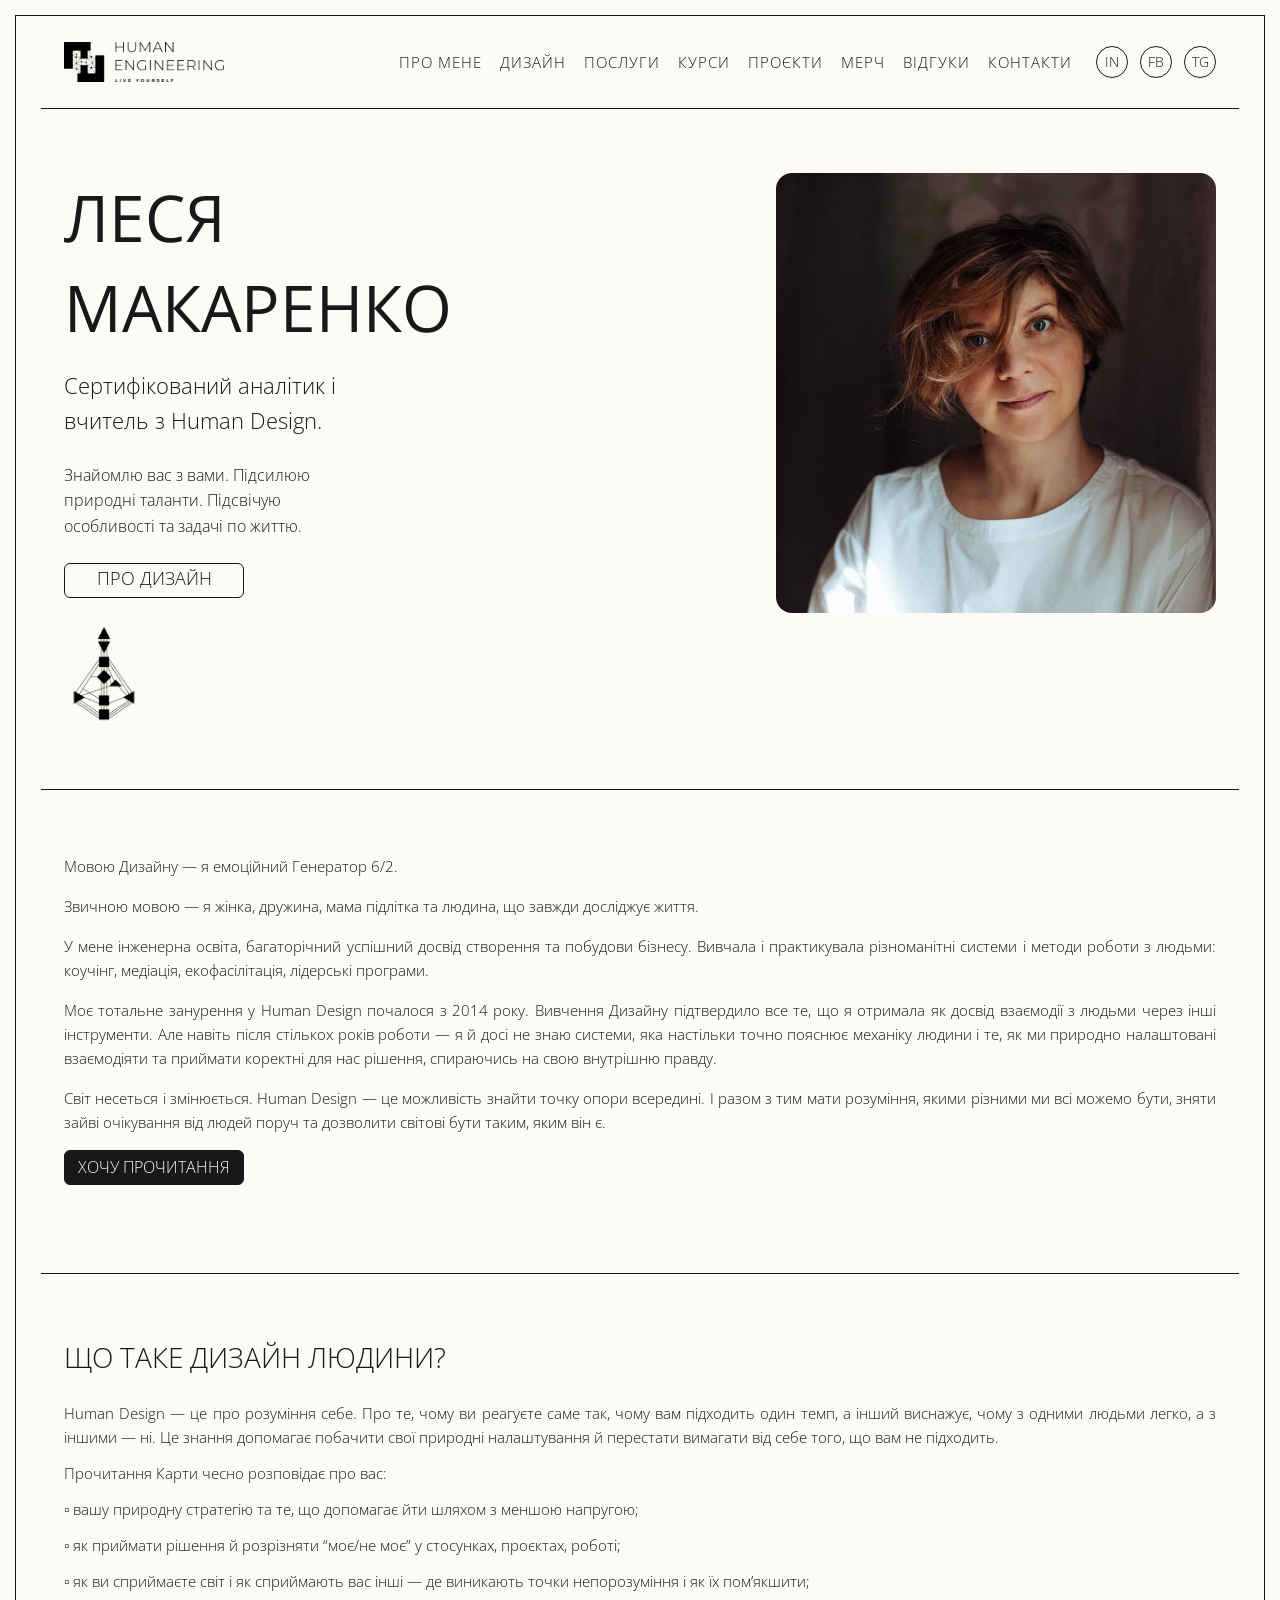
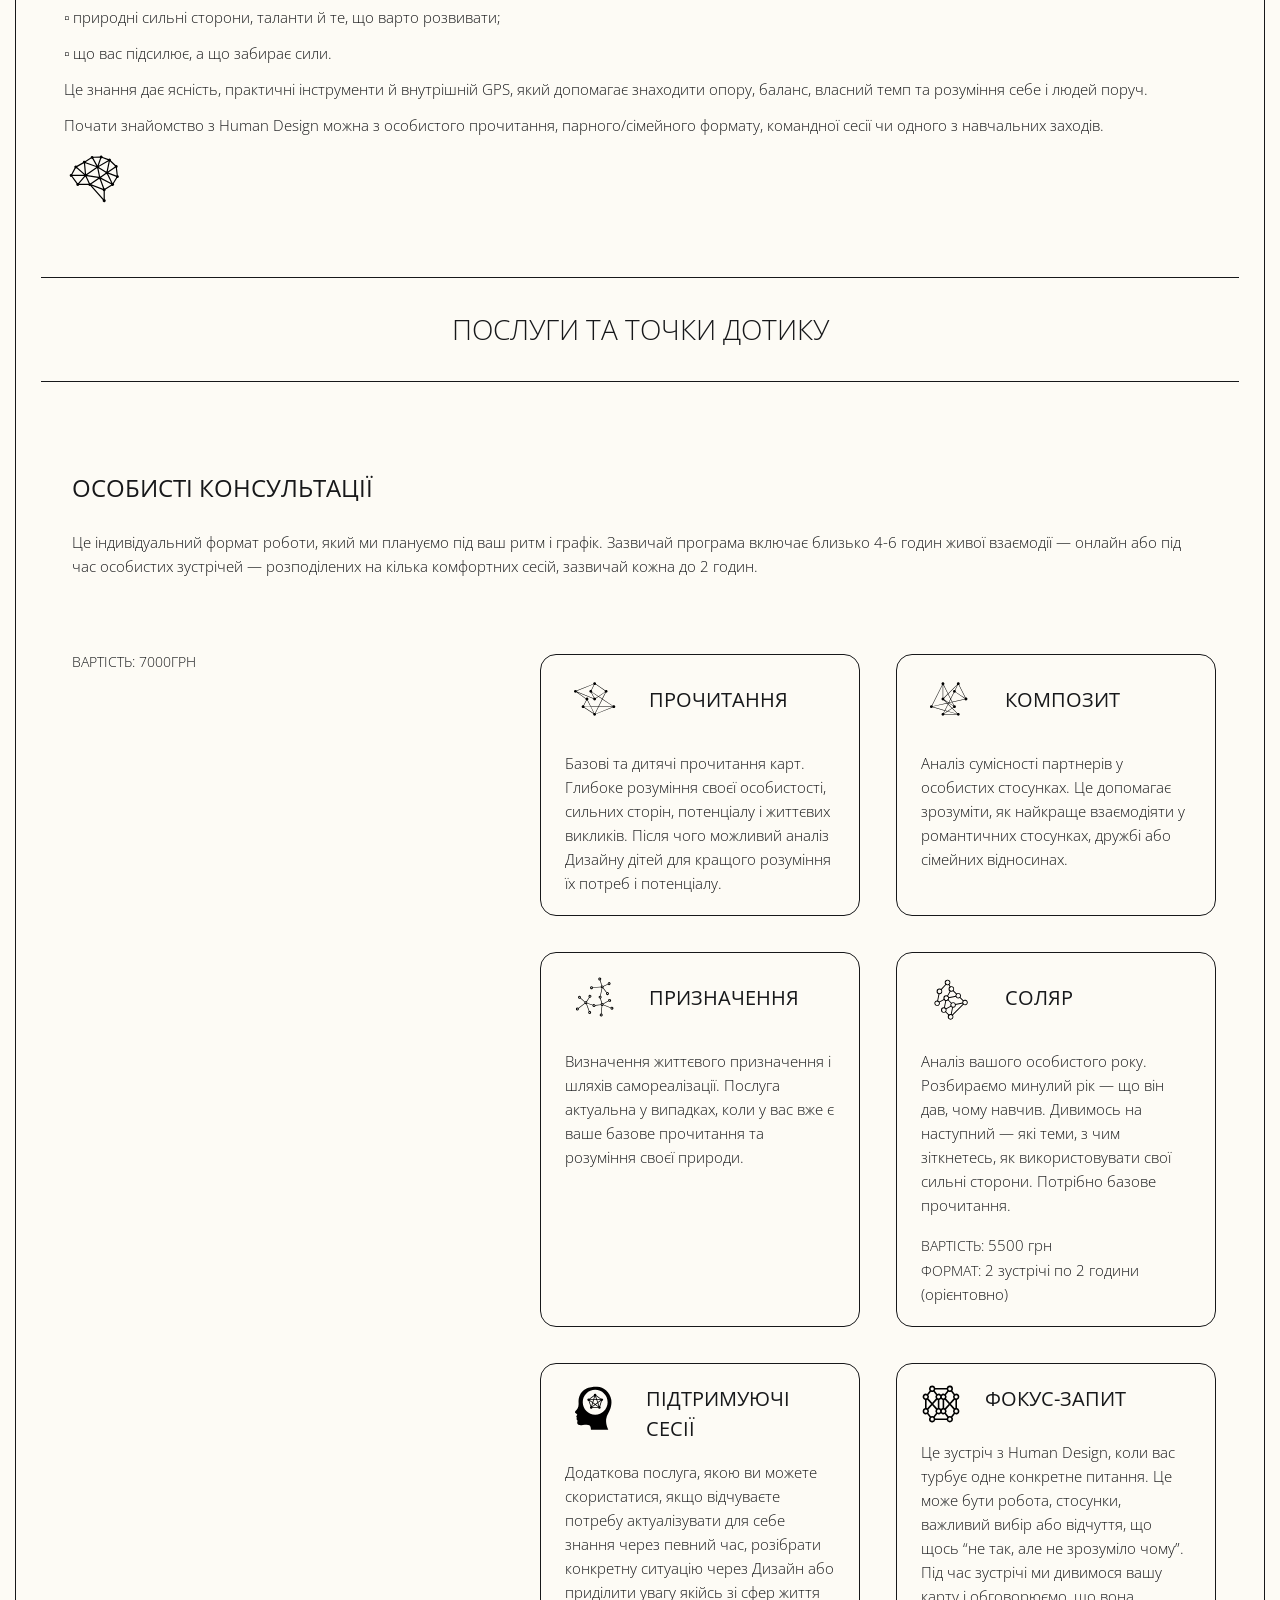
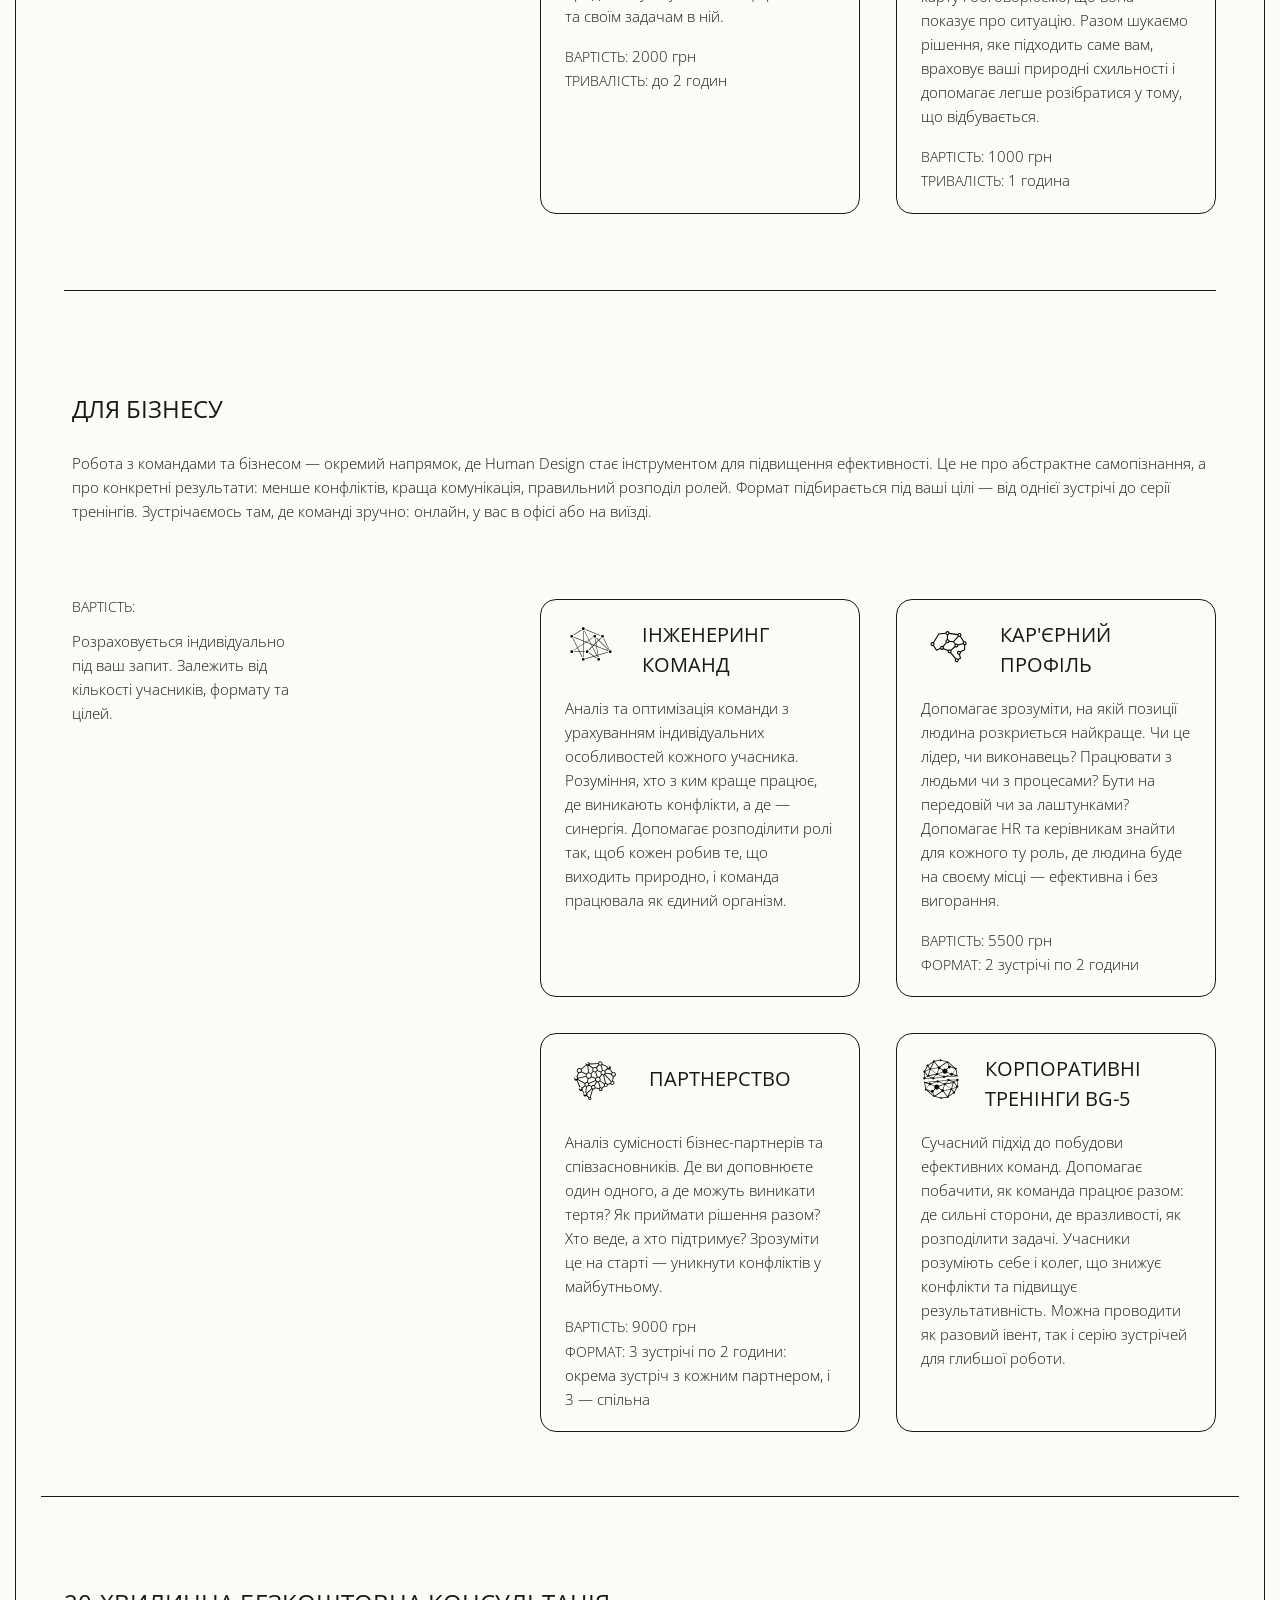
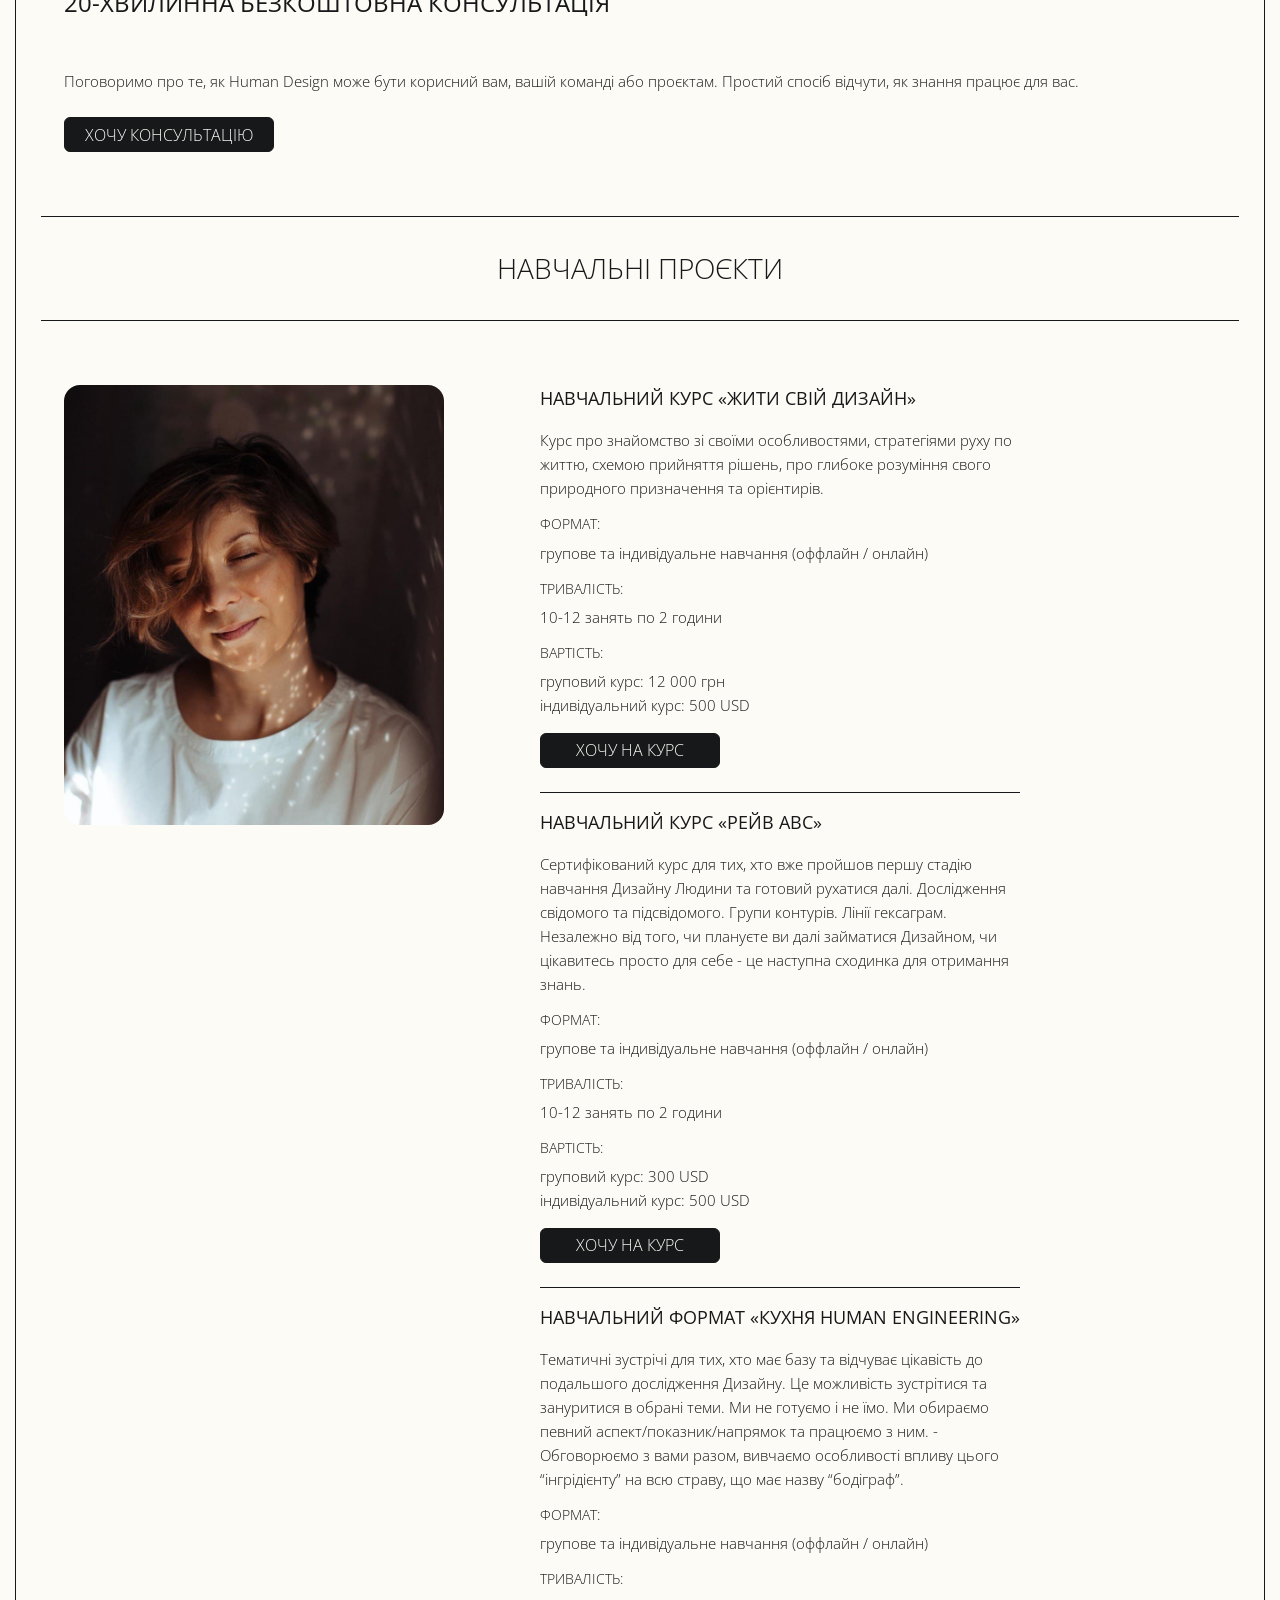
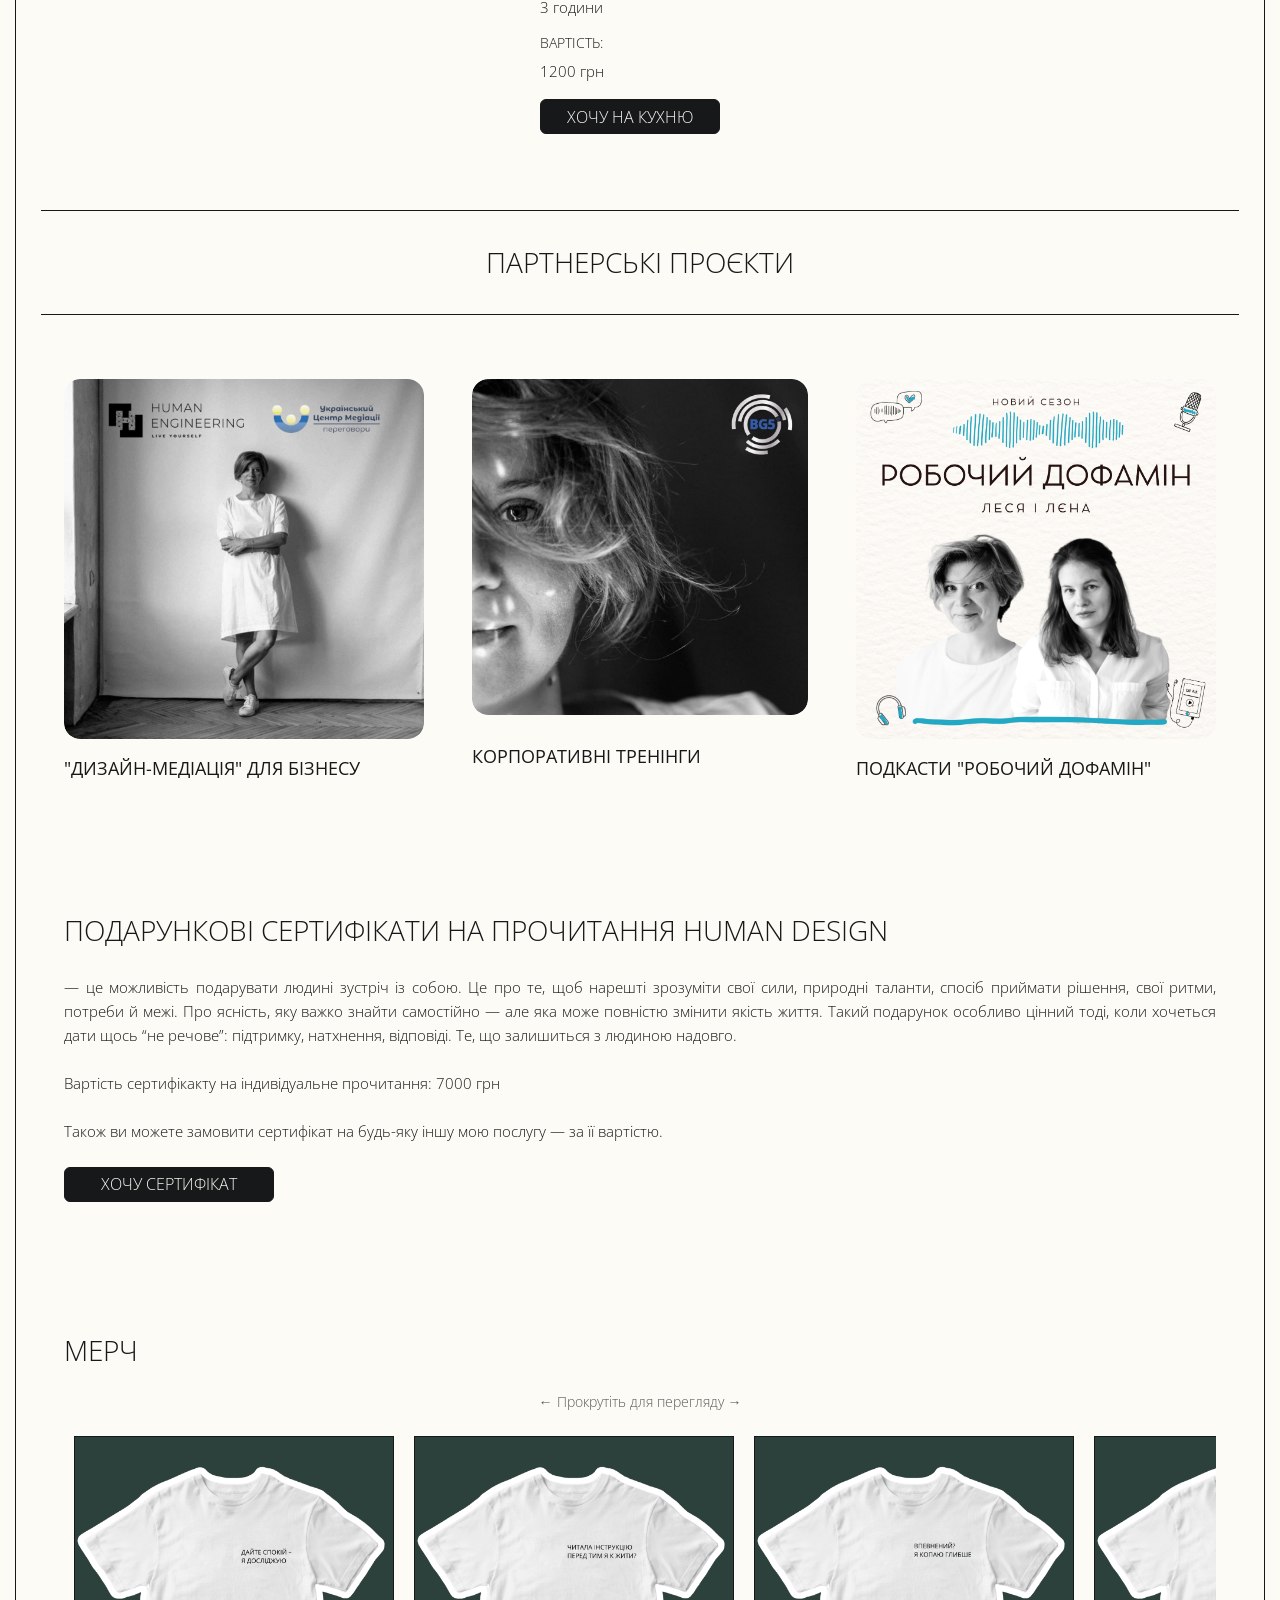
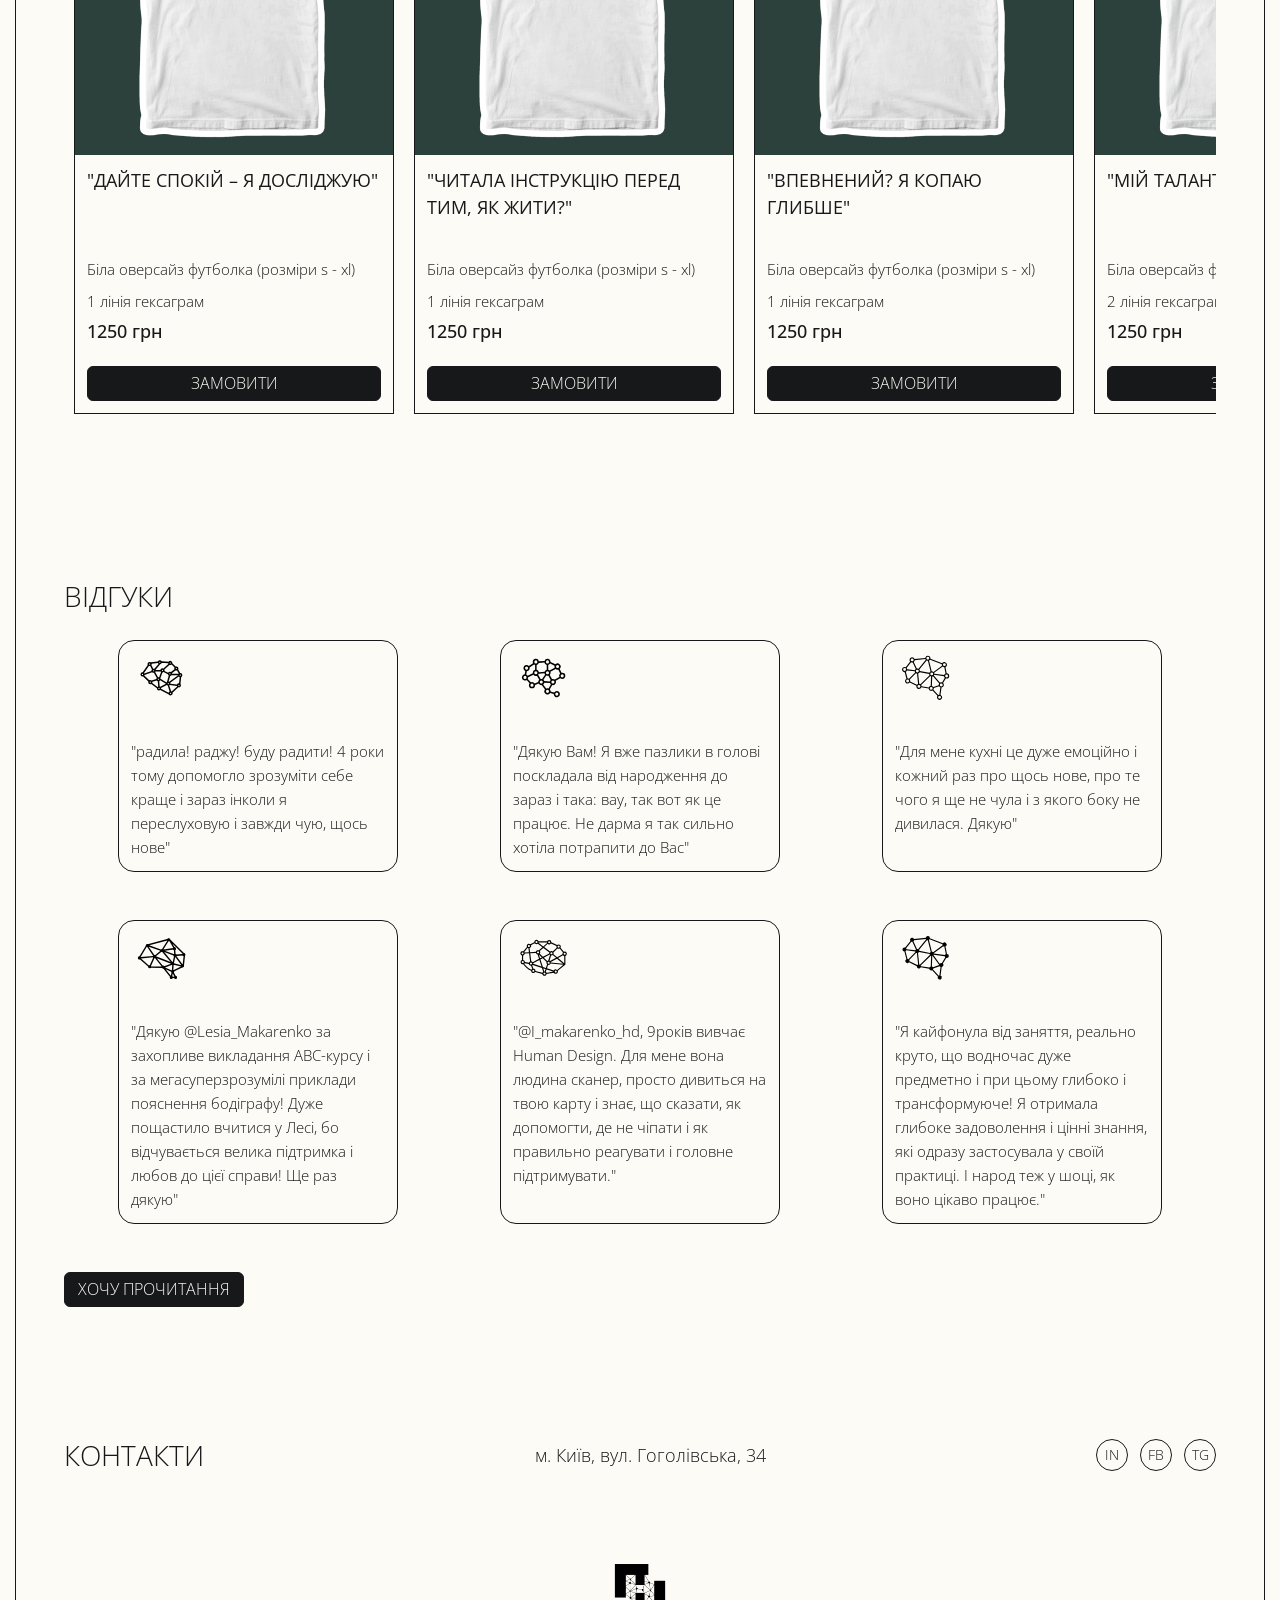
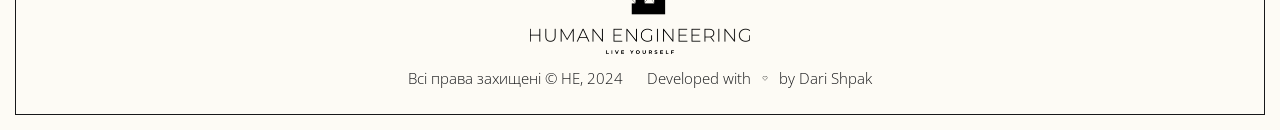
==== commit a239c1ec: "Update index.html" ====
--- a/index.html
+++ b/index.html
@@ -3,7 +3,7 @@
   <head>
     <meta charset="UTF-8" />
     <meta name="viewport" content="width=device-width, initial-scale=1.0" />
-    <title>Human Engineering</title>
+    <title>Human Engineering.</title>
     <link rel="icon" type="image/x-icon" href="./images/icons/fav.ico" />
     <link rel="preconnect" href="https://fonts.googleapis.com" />
     <link rel="preconnect" href="https://fonts.gstatic.com" crossorigin />
@@ -620,7 +620,7 @@
               </div>
               <ul class="courses-list">
                 <li class="courses-item">
-                  <a class="link" href="./living-course">
+                  <a class="link courses-item" href="./living-course">
                     <h3 class="subtitle">Навчальний курс «Жити свій Дизайн»</h3>
                     <div class="courses-bottom">
                       <p class="text">
@@ -643,7 +643,7 @@
                         </li>
                         <li class="course-description-item">
                           <h4 class="course-description-subtitle">Вартість:</h4>
-                          <p class="text">груповий курс: 300 USD</p>
+                          <p class="text">груповий курс: 12 000 грн</p>
                           <p class="text">індивідуальний курс: 500 USD</p>
                         </li>
                       </ul>
@@ -660,7 +660,7 @@
                   </a>
                 </li>
                 <li class="courses-item">
-                  <a class="link" href="./abc-course">
+                  <a class="link courses-item" href="./abc-course">
                     <h3 class="subtitle">Навчальний курс «Рейв АВС»</h3>
                     <div class="courses-bottom">
                       <p class="text">
--- a/css/styles.css
+++ b/css/styles.css
@@ -1581,17 +1581,17 @@
   .modal-backdrop {
     padding: 2vh 2vw;
   }
-  
+
   .modal-window {
     min-height: calc(100vh - 4vh);
     max-width: 96vw;
   }
-  
+
   .modal-content {
     flex-direction: column;
     gap: var(--spacing-lg);
   }
-  
+
   .modal-title {
     font-size: 24px;
     margin-bottom: 16px;
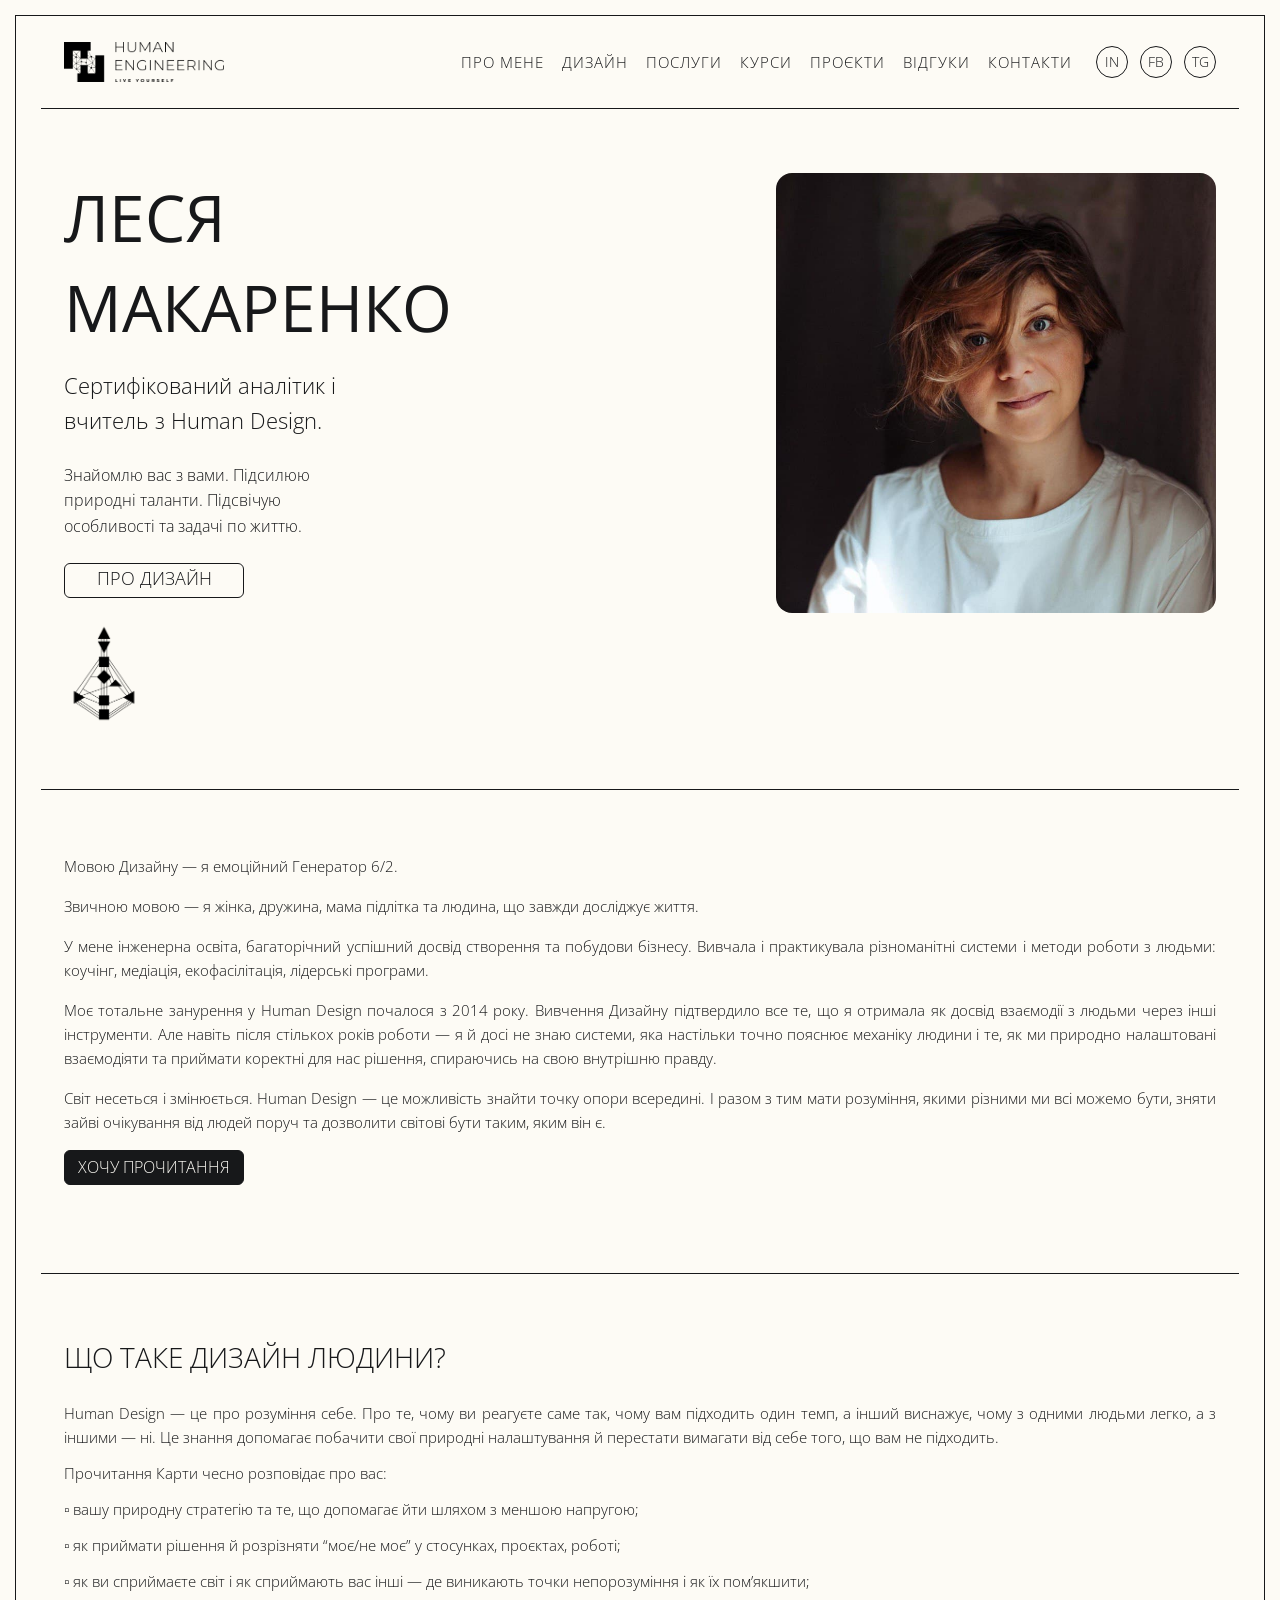
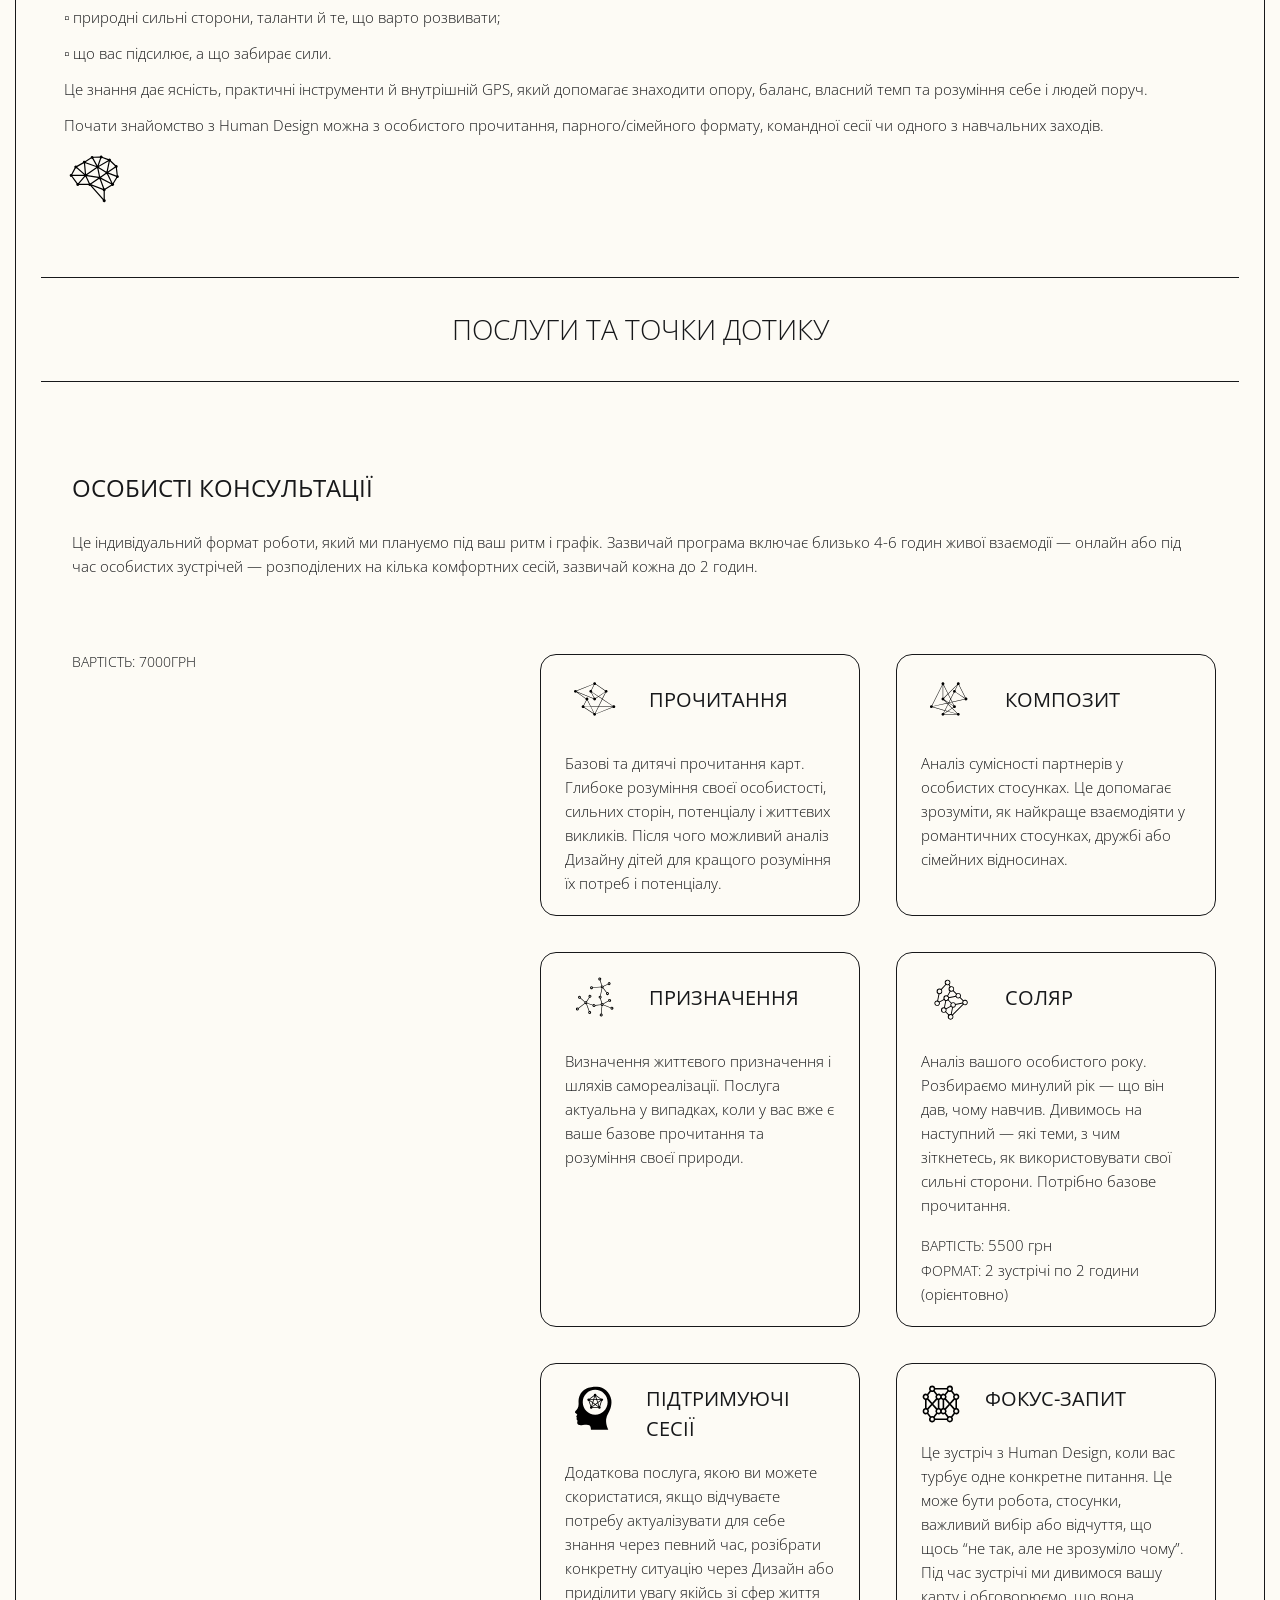
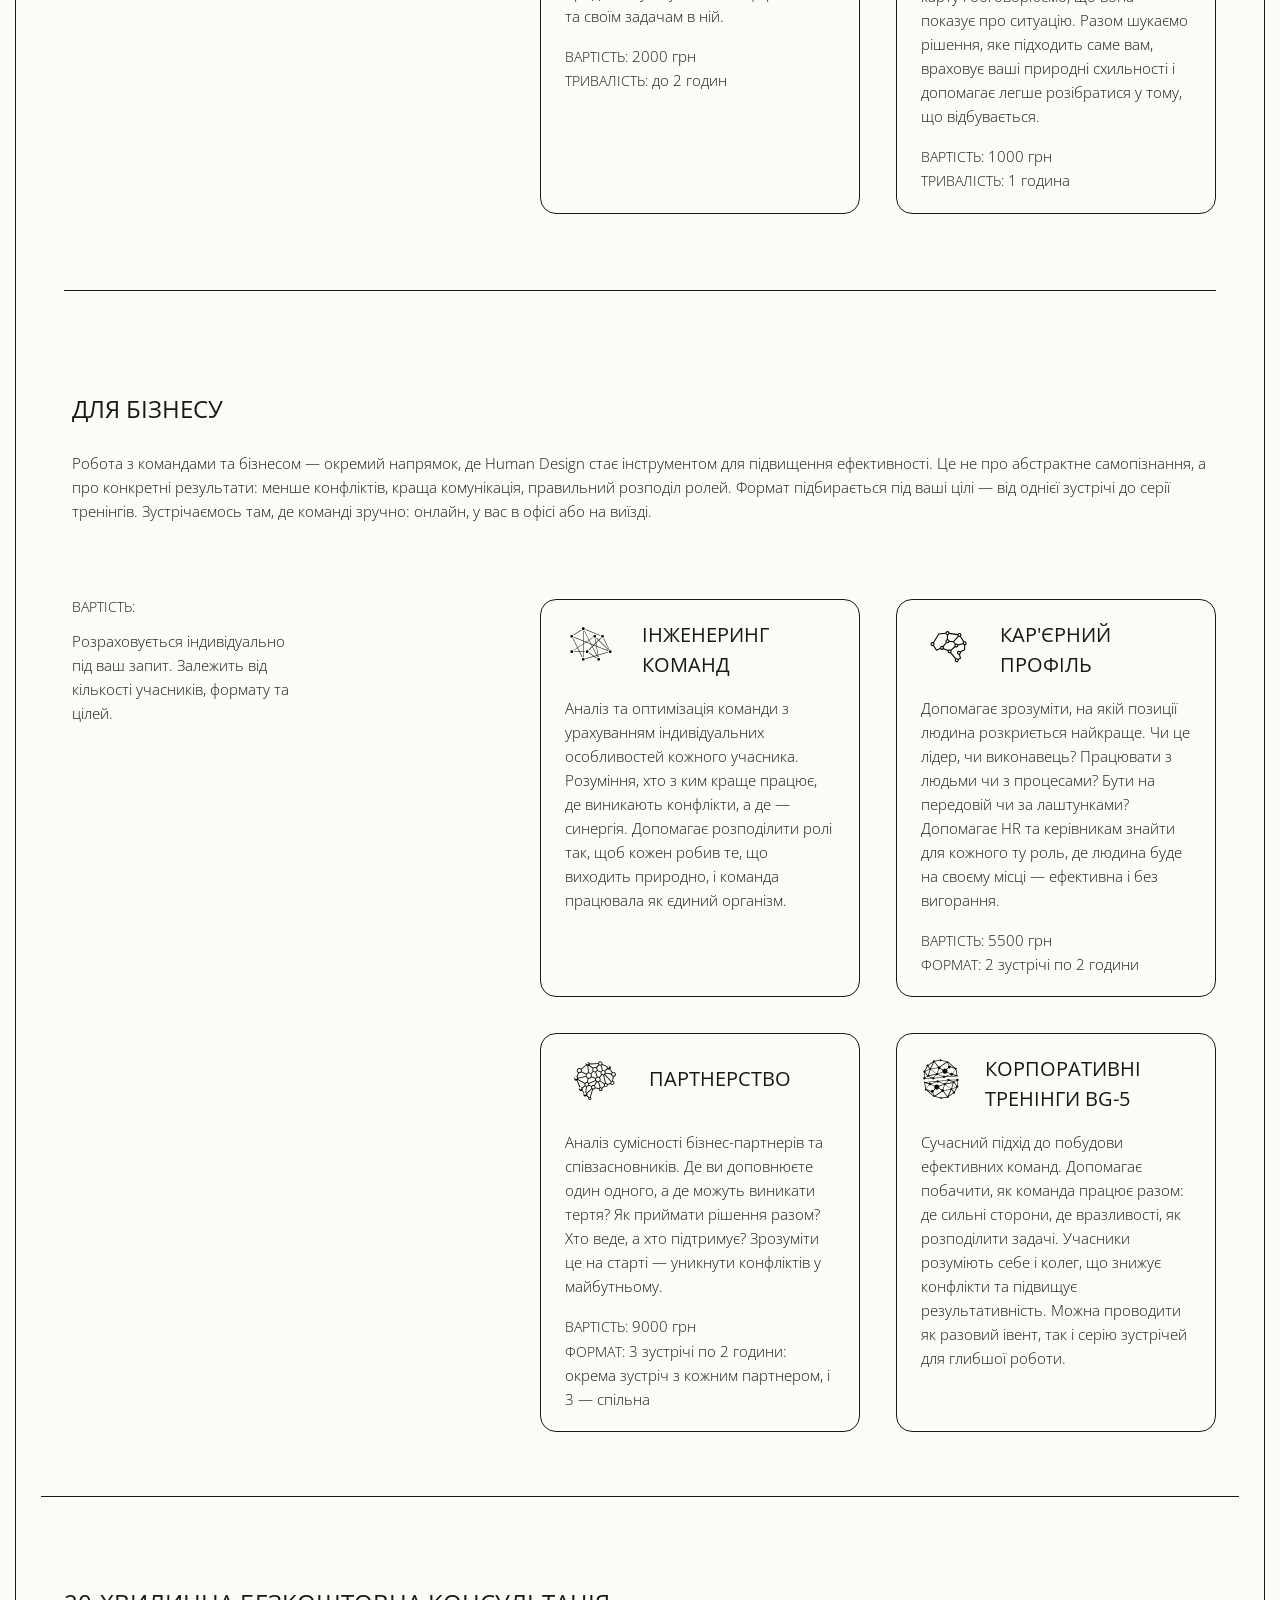
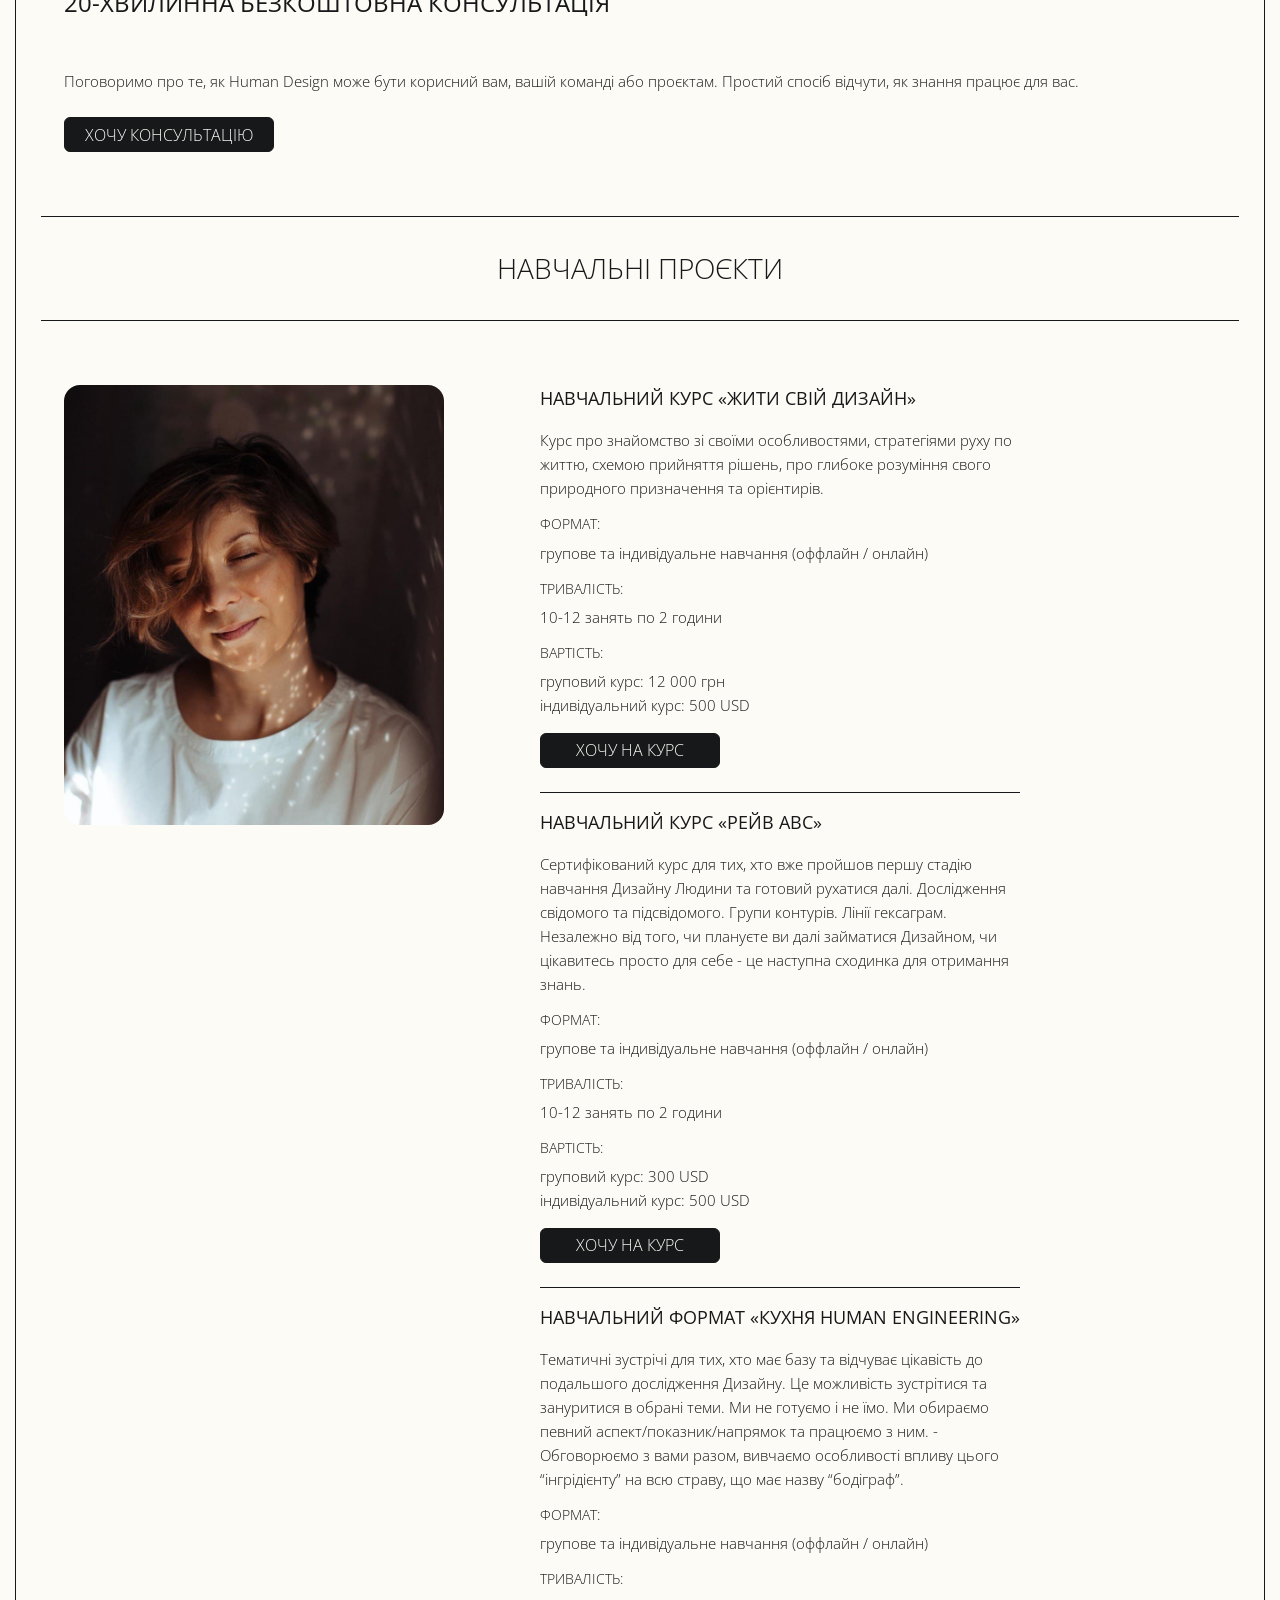
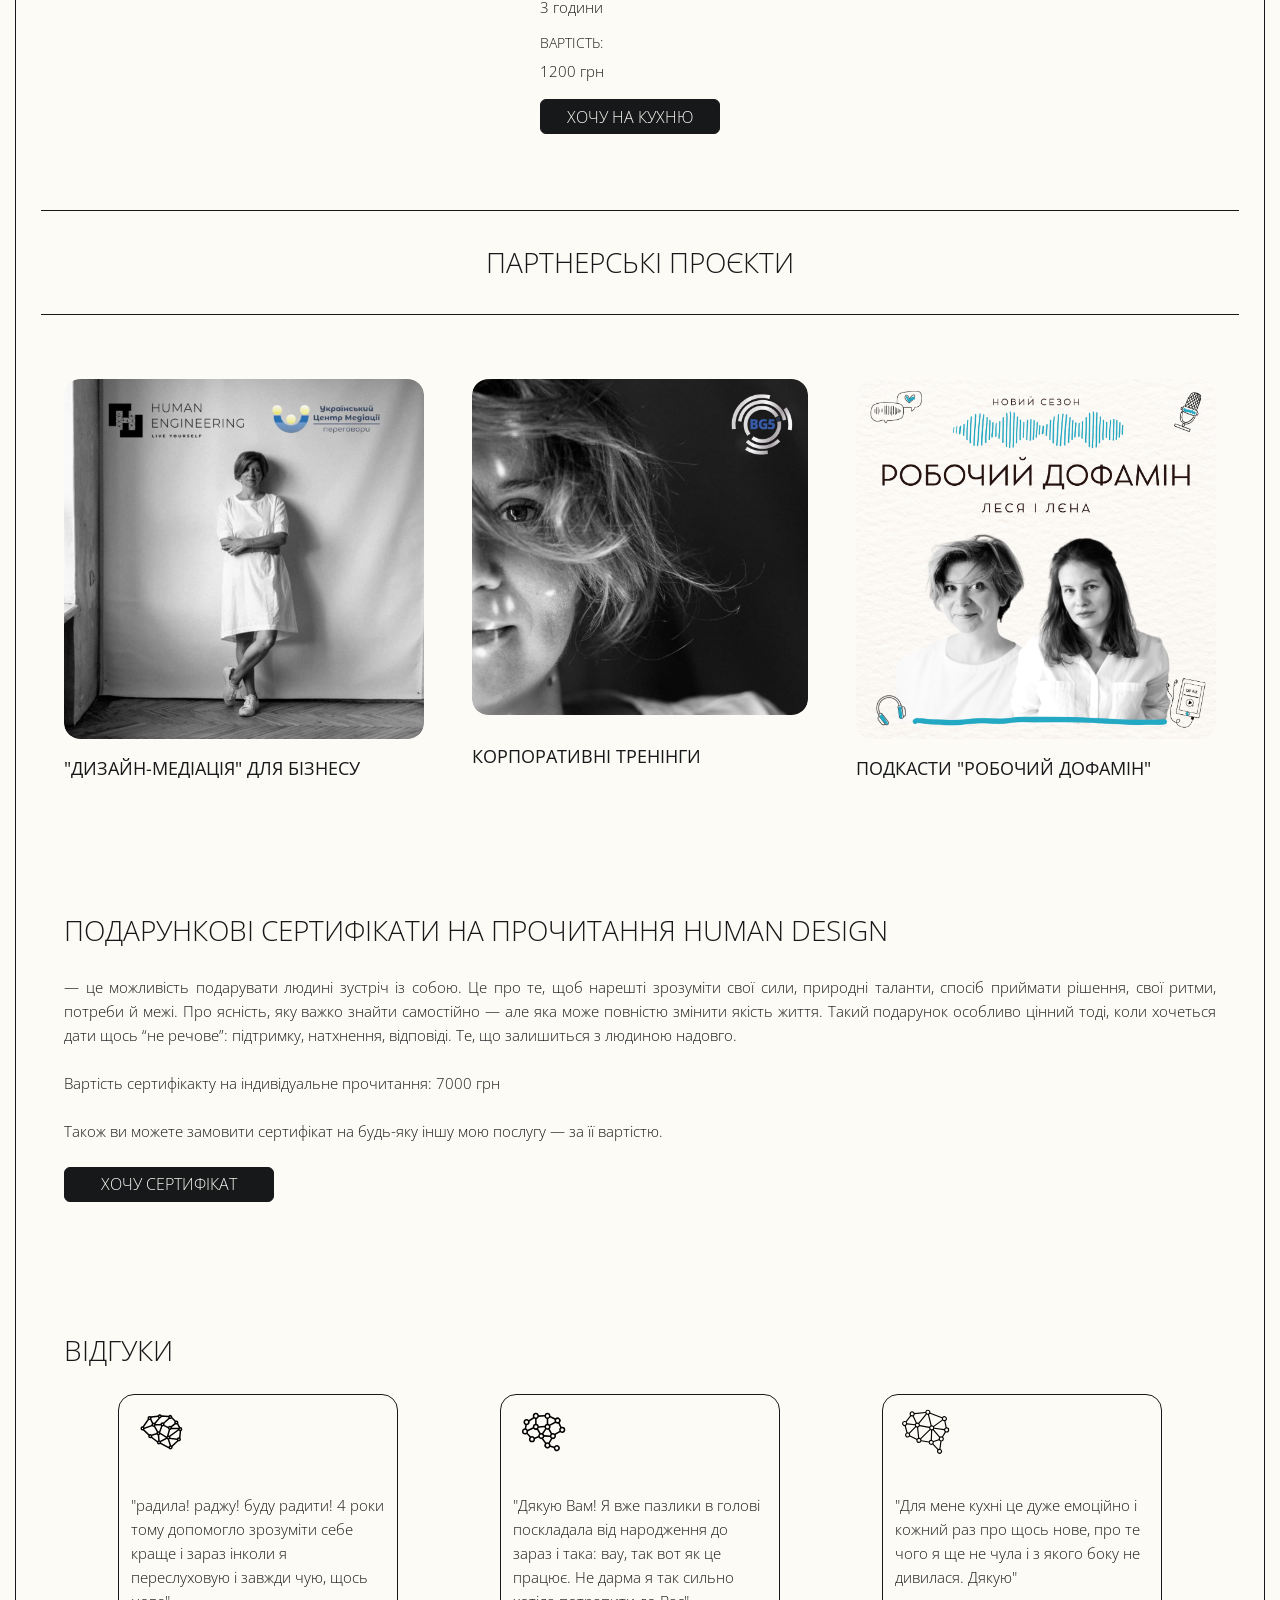
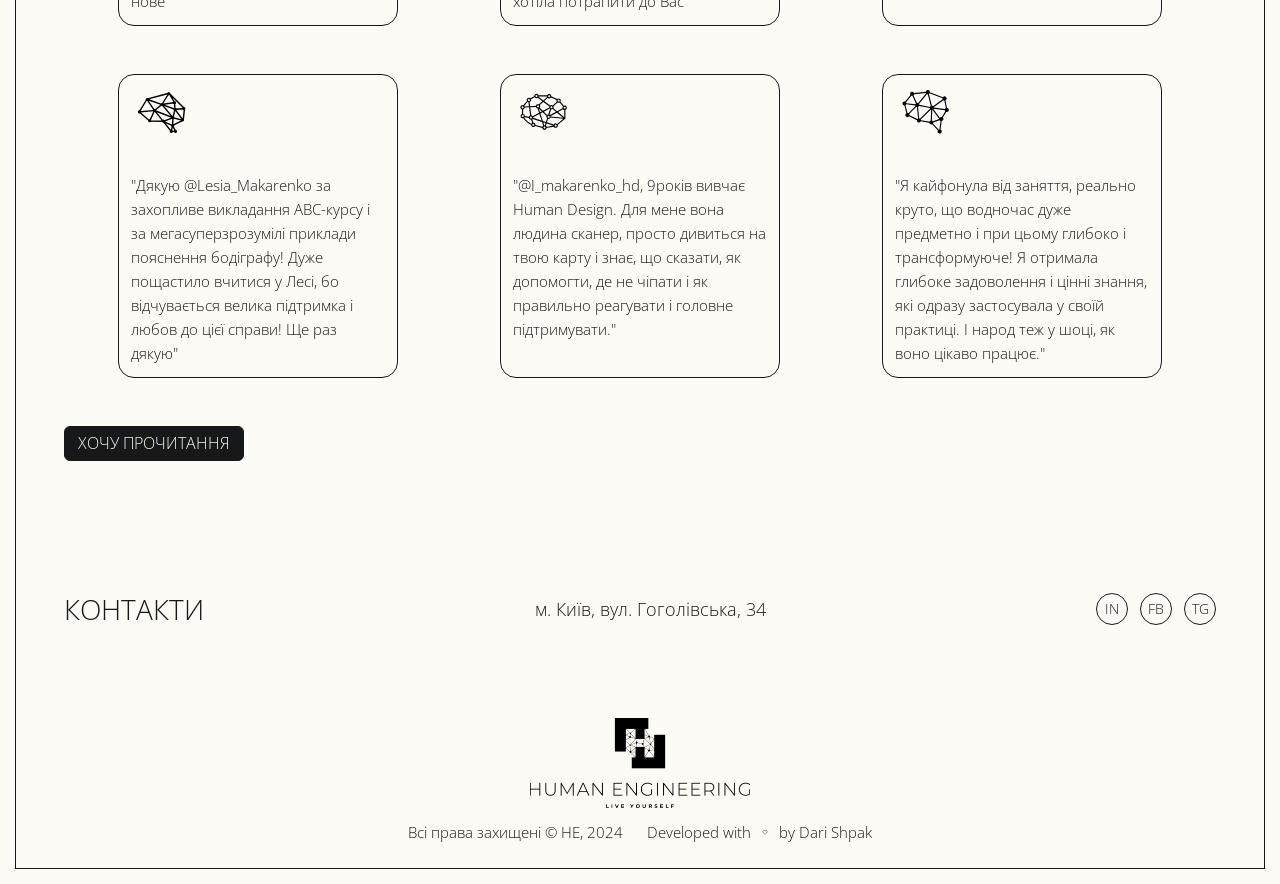
==== commit ca1f7f0f: "Remove merch section and related code Drop merch nav links, order modal markup, modal.js handlers an" ====
--- a/index.html
+++ b/index.html
@@ -53,9 +53,6 @@
               </li>
               <li>
                 <a class="nav-link link" href="#projects">Проєкти</a>
-              </li>
-              <li>
-                <a class="nav-link link" href="#merch">Мерч</a>
               </li>
               <li>
                 <a class="nav-link link" href="#testimonials">Відгуки</a>
@@ -132,9 +129,6 @@
               </li>
               <li class="mob-menu-item">
                 <a class="mob-menu-nav-link link" href="#projects">Проєкти</a>
-              </li>
-              <li class="mob-menu-item">
-                <a class="mob-menu-nav-link link" href="#merch">Мерч</a>
               </li>
               <li class="mob-menu-item">
                 <a class="mob-menu-nav-link link" href="#testimonials"
@@ -888,323 +882,6 @@
               >
                 Хочу сертифікат
               </button>
-            </div>
-          </div>
-        </section>
-        <div class="horizontal-line"></div>
-
-        <section class="merch-section section" id="merch">
-          <div class="container merch-container">
-            <h2 class="title testimonials-title">Мерч</h2>
-            <p class="merch-hint">← Прокрутіть для перегляду →</p>
-            <div class="merch-slider">
-              <ul class="merch-list list">
-                <li class="merch-item">
-                  <div class="merch-item-img">
-                    <img
-                      loading="lazy"
-                      src="./images/merch/6.png"
-                      alt="біла футболка з написом"
-                      width="360"
-                    />
-                  </div>
-                  <div class="merch-description">
-                    <p class="subtitle merch-name">
-                      "Дайте спокій – я досліджую"
-                    </p>
-                    <p class="text">Біла оверсайз футболка (розміри s - xl)</p>
-                    <p class="text">1 лінія гексаграм</p>
-                    <p class="text-accent">1250 грн</p>
-                    <button class="button order-button" data-merch-modal-open>
-                      Замовити
-                    </button>
-                  </div>
-                </li>
-
-                <li class="merch-item">
-                  <div class="merch-item-img">
-                    <img
-                      loading="lazy"
-                      src="./images/merch/7.png"
-                      alt="біла футболка з написом"
-                      width="360"
-                    />
-                  </div>
-                  <div class="merch-description">
-                    <p class="subtitle merch-name">
-                      "Читала інструкцію перед тим, як жити?"
-                    </p>
-
-                    <p class="text">Біла оверсайз футболка (розміри s - xl)</p>
-                    <p class="text">1 лінія гексаграм</p>
-                    <p class="text-accent">1250 грн</p>
-                    <button class="button order-button" data-merch-modal-open>
-                      Замовити
-                    </button>
-                  </div>
-                </li>
-                <li class="merch-item">
-                  <div class="merch-item-img">
-                    <img
-                      loading="lazy"
-                      src="./images/merch/14.png"
-                      alt="біла футболка з написом"
-                      width="360"
-                    />
-                  </div>
-                  <div class="merch-description">
-                    <p class="subtitle merch-name">
-                      "Впевнений? Я копаю глибше"
-                    </p>
-
-                    <p class="text">Біла оверсайз футболка (розміри s - xl)</p>
-                    <p class="text">1 лінія гексаграм</p>
-                    <p class="text-accent">1250 грн</p>
-                    <button class="button order-button" data-merch-modal-open>
-                      Замовити
-                    </button>
-                  </div>
-                </li>
-                <li class="merch-item">
-                  <div class="merch-item-img">
-                    <img
-                      loading="lazy"
-                      src="./images/merch/9.png"
-                      alt="біла футболка з написом"
-                      width="360"
-                    />
-                  </div>
-                  <div class="merch-description">
-                    <p class="subtitle merch-name">"Мій талант не для всіх"</p>
-
-                    <p class="text">Біла оверсайз футболка (розміри s - xl)</p>
-                    <p class="text">2 лінія гексаграм</p>
-                    <p class="text-accent">1250 грн</p>
-                    <button class="button order-button" data-merch-modal-open>
-                      Замовити
-                    </button>
-                  </div>
-                </li>
-                <li class="merch-item">
-                  <div class="merch-item-img">
-                    <img
-                      loading="lazy"
-                      src="./images/merch/10.png"
-                      alt="біла футболка з написом"
-                      width="360"
-                    />
-                  </div>
-                  <div class="merch-description">
-                    <p class="subtitle merch-name">
-                      "Не підганяй природність під шаблон"
-                    </p>
-
-                    <p class="text">Біла оверсайз футболка (розміри s - xl)</p>
-                    <p class="text">2 лінія гексаграм</p>
-                    <p class="text-accent">1250 грн</p>
-                    <button class="button order-button" data-merch-modal-open>
-                      Замовити
-                    </button>
-                  </div>
-                </li>
-                <li class="merch-item">
-                  <div class="merch-item-img">
-                    <img
-                      loading="lazy"
-                      src="./images/merch/15.png"
-                      alt="біла футболка з написом"
-                      width="360"
-                    />
-                  </div>
-                  <div class="merch-description">
-                    <p class="subtitle merch-name">"Відчепіться, я природня"</p>
-
-                    <p class="text">Біла оверсайз футболка (розміри s - xl)</p>
-                    <p class="text">2 лінія гексаграм</p>
-                    <p class="text-accent">1250 грн</p>
-                    <button class="button order-button" data-merch-modal-open>
-                      Замовити
-                    </button>
-                  </div>
-                </li>
-                <li class="merch-item">
-                  <div class="merch-item-img">
-                    <img
-                      loading="lazy"
-                      src="./images/merch/8.png"
-                      alt="біла футболка з написом"
-                      width="360"
-                    />
-                  </div>
-                  <div class="merch-description">
-                    <p class="subtitle merch-name">
-                      "Це я така розумна, чи життя постаралось"
-                    </p>
-
-                    <p class="text">Біла оверсайз футболка (розміри s - xl)</p>
-                    <p class="text">3 лінія гексаграм</p>
-                    <p class="text-accent">1250 грн</p>
-                    <button class="button order-button" data-merch-modal-open>
-                      Замовити
-                    </button>
-                  </div>
-                </li>
-                <li class="merch-item">
-                  <div class="merch-item-img">
-                    <img
-                      loading="lazy"
-                      src="./images/merch/13.png"
-                      alt="біла футболка з написом"
-                      width="360"
-                    />
-                  </div>
-                  <div class="merch-description">
-                    <p class="subtitle merch-name">
-                      "Можна мені не досвід, а просто пожити"
-                    </p>
-
-                    <p class="text">Біла оверсайз футболка (розміри s - xl)</p>
-                    <p class="text">3 лінія гексаграм</p>
-                    <p class="text-accent">1250 грн</p>
-                    <button class="button order-button" data-merch-modal-open>
-                      Замовити
-                    </button>
-                  </div>
-                </li>
-                <li class="merch-item">
-                  <div class="merch-item-img">
-                    <img
-                      loading="lazy"
-                      src="./images/merch/2.png"
-                      alt="біла футболка з написом"
-                      width="360"
-                    />
-                  </div>
-                  <div class="merch-description">
-                    <p class="subtitle merch-name">
-                      "Обовʼязково скажи, що ти від мене"
-                    </p>
-                    <p class="text">Біла оверсайз футболка (розміри s - xl)</p>
-
-                    <p class="text">4 лінія гексаграм</p>
-                    <p class="text-accent">1250 грн</p>
-                    <button class="button order-button" data-merch-modal-open>
-                      Замовити
-                    </button>
-                  </div>
-                </li>
-
-                <li class="merch-item">
-                  <div class="merch-item-img">
-                    <img
-                      loading="lazy"
-                      src="./images/merch/11.png"
-                      alt="біла футболка з написом"
-                      width="360"
-                    />
-                  </div>
-                  <div class="merch-description">
-                    <p class="subtitle merch-name">
-                      "Я знаю людей, які знають людей"
-                    </p>
-
-                    <p class="text">Біла оверсайз футболка (розміри s - xl)</p>
-                    <p class="text">4 лінія гексаграм</p>
-                    <p class="text-accent">1250 грн</p>
-                    <button class="button order-button" data-merch-modal-open>
-                      Замовити
-                    </button>
-                  </div>
-                </li>
-                <li class="merch-item">
-                  <div class="merch-item-img">
-                    <img
-                      loading="lazy"
-                      src="./images/merch/5.png"
-                      alt="біла футболка з написом"
-                      width="360"
-                    />
-                  </div>
-                  <div class="merch-description">
-                    <p class="subtitle merch-name">
-                      "Я або рятую, або виводжу з себе"
-                    </p>
-                    <p class="text">Біла оверсайз футболка (розміри s - xl)</p>
-                    <p class="text">5 лінія гексаграм</p>
-
-                    <p class="text-accent">1250 грн</p>
-                    <button class="button order-button" data-merch-modal-open>
-                      Замовити
-                    </button>
-                  </div>
-                </li>
-                <li class="merch-item">
-                  <div class="merch-item-img">
-                    <img
-                      loading="lazy"
-                      src="./images/merch/3.png"
-                      alt="біла футболка з написом"
-                      width="360"
-                    />
-                  </div>
-                  <div class="merch-description">
-                    <p class="subtitle merch-name">"Оригінальна версія себе"</p>
-                    <p class="text">Біла оверсайз футболка (розміри s - xl)</p>
-
-                    <p class="text">6 лінія гексаграм</p>
-
-                    <p class="text-accent">1250 грн</p>
-                    <button class="button order-button" data-merch-modal-open>
-                      Замовити
-                    </button>
-                  </div>
-                </li>
-                <li class="merch-item">
-                  <div class="merch-item-img">
-                    <img
-                      loading="lazy"
-                      src="./images/merch/4.png"
-                      alt="біла футболка з написом"
-                      width="360"
-                    />
-                  </div>
-                  <div class="merch-description">
-                    <p class="subtitle merch-name">
-                      "Стану прикладом, але пізніше"
-                    </p>
-                    <p class="text">Біла оверсайз футболка (розміри s - xl)</p>
-                    <p class="text">6 лінія гексаграм</p>
-
-                    <p class="text-accent">1250 грн</p>
-                    <button class="button order-button" data-merch-modal-open>
-                      Замовити
-                    </button>
-                  </div>
-                </li>
-
-                <li class="merch-item">
-                  <div class="merch-item-img">
-                    <img
-                      loading="lazy"
-                      src="./images/merch/12.png"
-                      alt="біла футболка з написом"
-                      width="360"
-                    />
-                  </div>
-                  <div class="merch-description">
-                    <p class="subtitle merch-name">
-                      "Можна я просто буду собою, а ви там надихайтесь"
-                    </p>
-
-                    <p class="text">Біла оверсайз футболка (розміри s - xl)</p>
-                    <p class="text">6 лінія гексаграм</p>
-                    <p class="text-accent">1250 грн</p>
-                    <button class="button order-button" data-merch-modal-open>
-                      Замовити
-                    </button>
-                  </div>
-                </li>
-              </ul>
             </div>
           </div>
         </section>
@@ -1465,128 +1142,6 @@
       </div>
     </div>
 
-    <!-- Merch Modal -->
-    <div class="modal-backdrop is-hidden" data-merch-modal>
-      <div class="modal-window">
-        <div class="container">
-          <div class="modal-header">
-            <a href="/">
-              <img
-                class="logo"
-                src="./images/logo.png"
-                alt="логотип сайту"
-                width="160"
-            /></a>
-            <button class="modal-close" type="button" data-merch-modal-close>
-              <svg
-                class="modal-close-icon"
-                width="30"
-                height="30"
-                fill="var(--text-color)"
-                stroke="var(--text-color)"
-              >
-                <use href="./images/icons/icons.svg#icon-close2"></use>
-              </svg>
-            </button>
-          </div>
-          <div class="horizontal-line"></div>
-          <div class="modal-content section">
-            <div class="modal-content-top">
-              <h2 class="modal-title title" id="merch-modal-title">
-                Замовлення мерчу
-              </h2>
-
-              <div class="merch-product-preview">
-                <img
-                  id="merch-product-image"
-                  src=""
-                  alt="Товар"
-                  width="120"
-                  style="display: none"
-                />
-                <p class="modal-subtitle" id="merch-product-info">
-                  Продукт буде додано після вибору
-                </p>
-              </div>
-              <p class="text">
-                Після оформлення замовлення на вказаний вами контакт надійдуть
-                реквізити для оплати.
-              </p>
-              <p class="modal-subtitle">
-                * Зауважте, будь ласка, що мерч продукція не підлягає поверненю
-                або обміну.
-              </p>
-            </div>
-            <div class="modal-form">
-              <form id="merch-form">
-                <input
-                  type="hidden"
-                  id="merch-product-input"
-                  name="product"
-                  value=""
-                />
-                <input
-                  type="hidden"
-                  id="merch-price-input"
-                  name="price"
-                  value=""
-                />
-                <input
-                  type="hidden"
-                  id="merch-product-title-input"
-                  name="product_title"
-                  value=""
-                />
-
-                <input
-                  type="text"
-                  name="name"
-                  id="merch-name"
-                  placeholder="Ваше ім'я"
-                  required
-                />
-                <input
-                  type="text"
-                  name="contact"
-                  id="merch-contact"
-                  placeholder="Телефон або Telegram"
-                  required
-                />
-
-                <textarea
-                  name="address"
-                  id="merch-address"
-                  placeholder="Адреса доставки"
-                  required
-                ></textarea>
-
-                <textarea
-                  name="comments"
-                  id="merch-comments"
-                  placeholder="Побажання або коментарі (необов'язково)"
-                ></textarea>
-                <select name="size" id="merch-size" required>
-                  <option value="">Оберіть розмір</option>
-                  <option value="S">S</option>
-                  <option value="M">M</option>
-                  <option value="L">L</option>
-                  <option value="XL">XL</option>
-                </select>
-                <button type="submit" class="button form-btn">Замовити</button>
-              </form>
-              <div id="merchSuccessMessage">
-                Дякую ツ Ваше замовлення було надіслано, і скоро я з вами
-                зв'яжусь.
-              </div>
-              <div id="merchErrorMessage">
-                Ой! Спробуйте, будь ласка, ще раз.
-              </div>
-            </div>
-          </div>
-        </div>
-      </div>
-    </div>
-
     <script type="module" src="./js/mobile-menu.js?v=1224"></script>
     <script type="module" src="./js/modal.js?v=1224"></script>
     <script type="module" src="./js/scroll.js?v=1224"></script>
--- a/css/styles.css
+++ b/css/styles.css
@@ -916,103 +916,6 @@
   text-decoration: underline;
 }
 
-.merch-hint {
-  text-align: center;
-  color: var(--text-color);
-  opacity: 0.7;
-  font-size: 14px;
-  margin-bottom: 16px;
-  animation: pulse 2s infinite;
-}
-
-@keyframes pulse {
-  0%,
-  100% {
-    opacity: 0.7;
-  }
-  50% {
-    opacity: 1;
-  }
-}
-
-.merch-slider {
-  overflow-x: auto;
-  overflow-y: hidden;
-  margin-bottom: 24px;
-  -webkit-overflow-scrolling: touch;
-  scrollbar-width: thin;
-  scrollbar-color: var(--accent-color) var(--background-color);
-}
-
-.merch-slider::-webkit-scrollbar {
-  height: 8px;
-}
-
-.merch-slider::-webkit-scrollbar-track {
-  background: var(--background-color);
-  border: 1px solid var(--text-color);
-}
-
-.merch-slider::-webkit-scrollbar-thumb {
-  background: var(--accent-color);
-  border-radius: 4px;
-}
-
-.merch-slider::-webkit-scrollbar-thumb:hover {
-  background: var(--text-color);
-}
-
-.merch-list {
-  display: flex;
-  gap: 20px;
-  padding: 10px;
-}
-
-.merch-item {
-  display: flex;
-  flex-direction: column;
-  flex-shrink: 0;
-  width: var(--width-lg);
-  border: 1px solid var(--text-color);
-}
-
-.merch-item-img {
-  width: 100%;
-}
-
-.merch-item-img img {
-  width: 100%;
-  height: auto;
-  display: block;
-}
-
-.merch-description {
-  padding: 12px;
-  display: flex;
-  flex-direction: column;
-  gap: var(--spacing-xs);
-}
-
-.merch-name {
-  height: 82px;
-}
-
-.order-button {
-  margin-top: 16px;
-  width: 100%;
-}
-
-.slider-btn,
-.slider-dots {
-  display: none;
-}
-
-@media screen and (max-width: 767px) {
-  .merch-item {
-    width: 260px;
-  }
-}
-
 @media screen and (min-width: 375px) {
   .container {
     max-width: 767px;
@@ -1484,98 +1387,6 @@
   }
 }
 
-/* Merch Modal Styles */
-#merch-size {
-  background: transparent;
-  border: none;
-  border-bottom: 1px solid var(--text-color);
-  font-family: "Open Sans", sans-serif;
-  color: var(--text-color);
-  font-weight: 300;
-  font-size: 18px;
-  padding: 16px;
-  width: 100%;
-  cursor: pointer;
-}
-
-#merch-size:hover,
-#merch-size:focus {
-  outline: none;
-  background-color: #ebeae6;
-}
-
-#merch-size option {
-  background-color: var(--bg-color);
-  color: var(--text-color);
-  padding: 8px;
-}
-
-.modal-subtitle {
-  font-size: 18px;
-  font-weight: 400;
-  margin-bottom: 24px;
-  color: var(--text-color);
-}
-
-#merchSuccessMessage,
-#merchErrorMessage {
-  display: none;
-  width: 100%;
-  padding: 20px;
-  box-sizing: border-box;
-  border: 1px solid var(--text-color);
-  margin-top: 24px;
-}
-
-/* Form field styles for merch modal */
-#merch-name,
-#merch-contact,
-#merch-address,
-#merch-comments {
-  background: transparent;
-  border: none;
-  border-bottom: 1px solid var(--text-color);
-  font-family: "Open Sans", sans-serif;
-  color: var(--text-color);
-  font-weight: 300;
-  font-size: 18px;
-  padding: 16px;
-  width: 100%;
-  box-sizing: border-box;
-  margin-bottom: 16px;
-}
-
-#merch-name:hover,
-#merch-name:focus,
-#merch-contact:hover,
-#merch-contact:focus,
-#merch-address:hover,
-#merch-address:focus,
-#merch-comments:hover,
-#merch-comments:focus {
-  outline: none;
-  background-color: #ebeae6;
-}
-
-#merch-address,
-#merch-comments {
-  resize: none;
-  height: 80px;
-}
-
-/* Merch product preview */
-.merch-product-preview {
-  display: flex;
-  align-items: center;
-  gap: var(--spacing-md);
-  margin-bottom: 16px;
-}
-
-#merch-product-image {
-  border-radius: 8px;
-  object-fit: cover;
-}
-
 /* Mobile modal improvements */
 @media screen and (max-width: 767px) {
   .modal-backdrop {
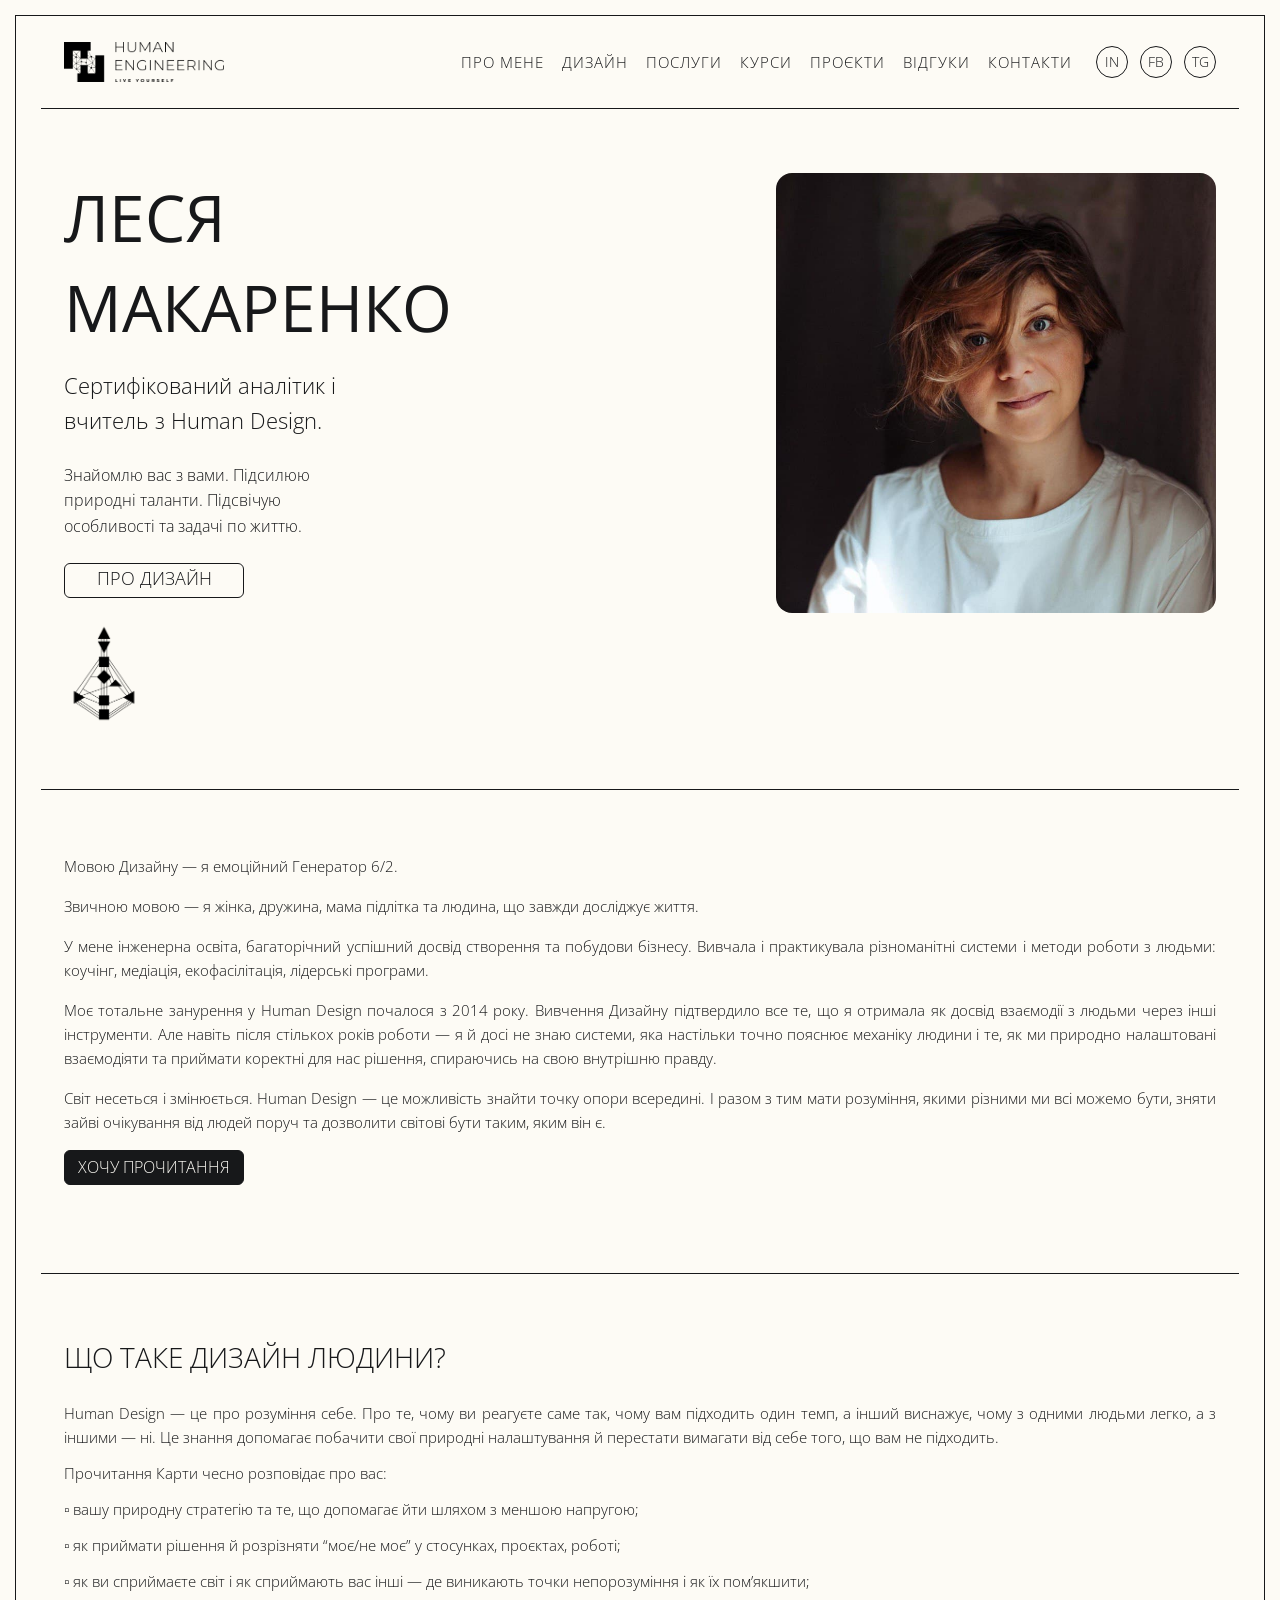
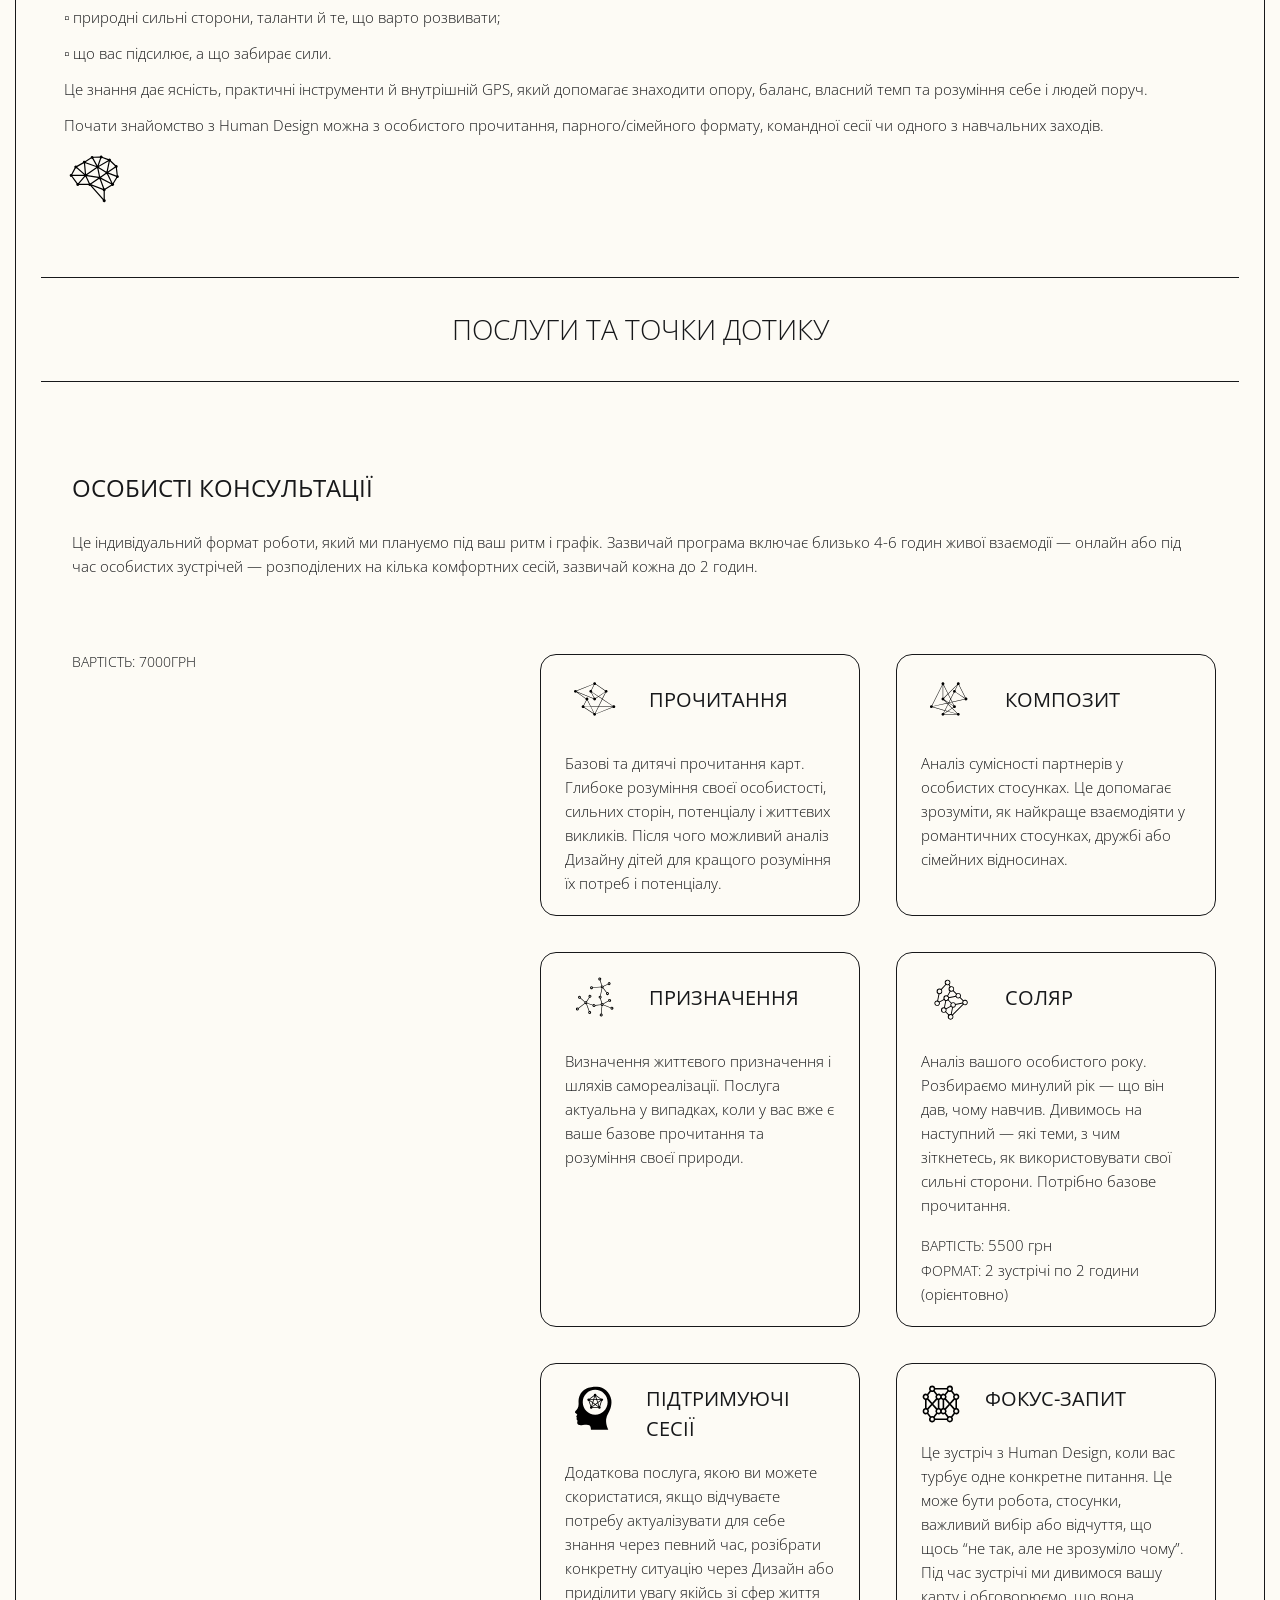
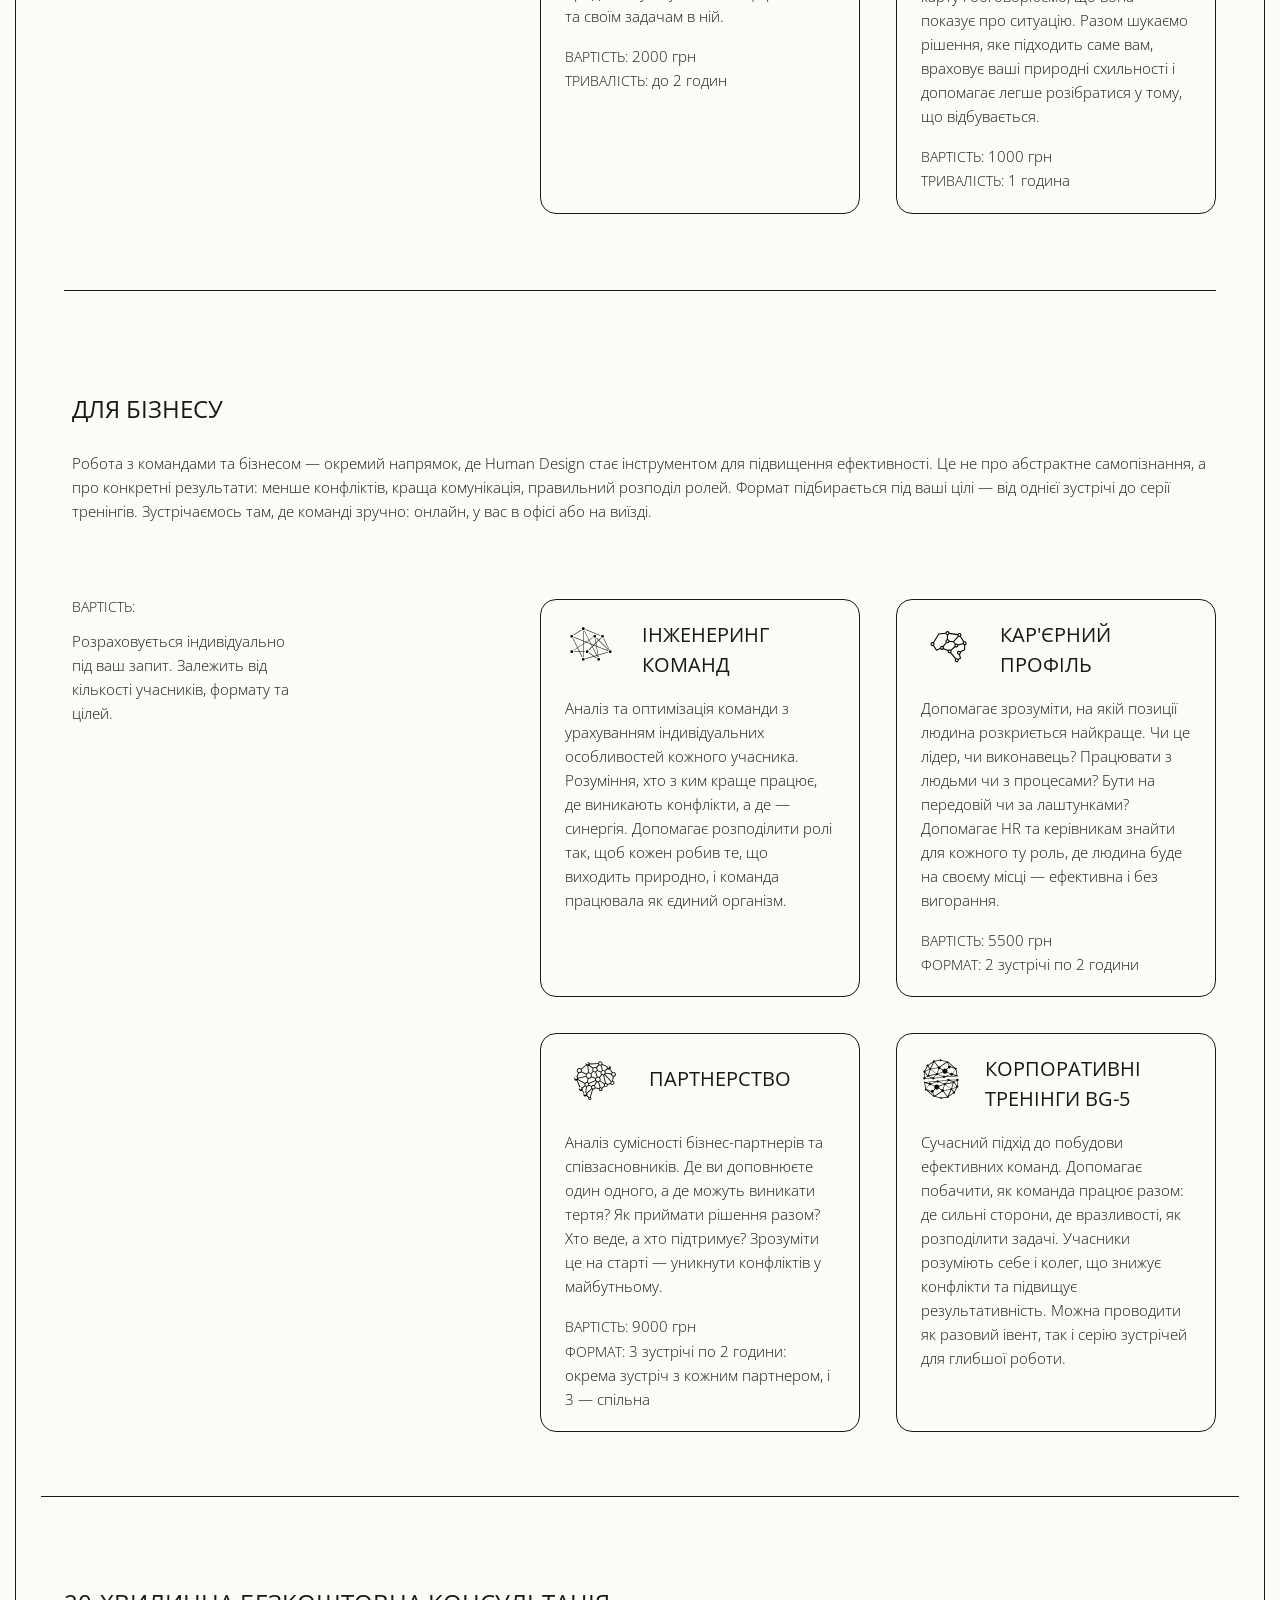
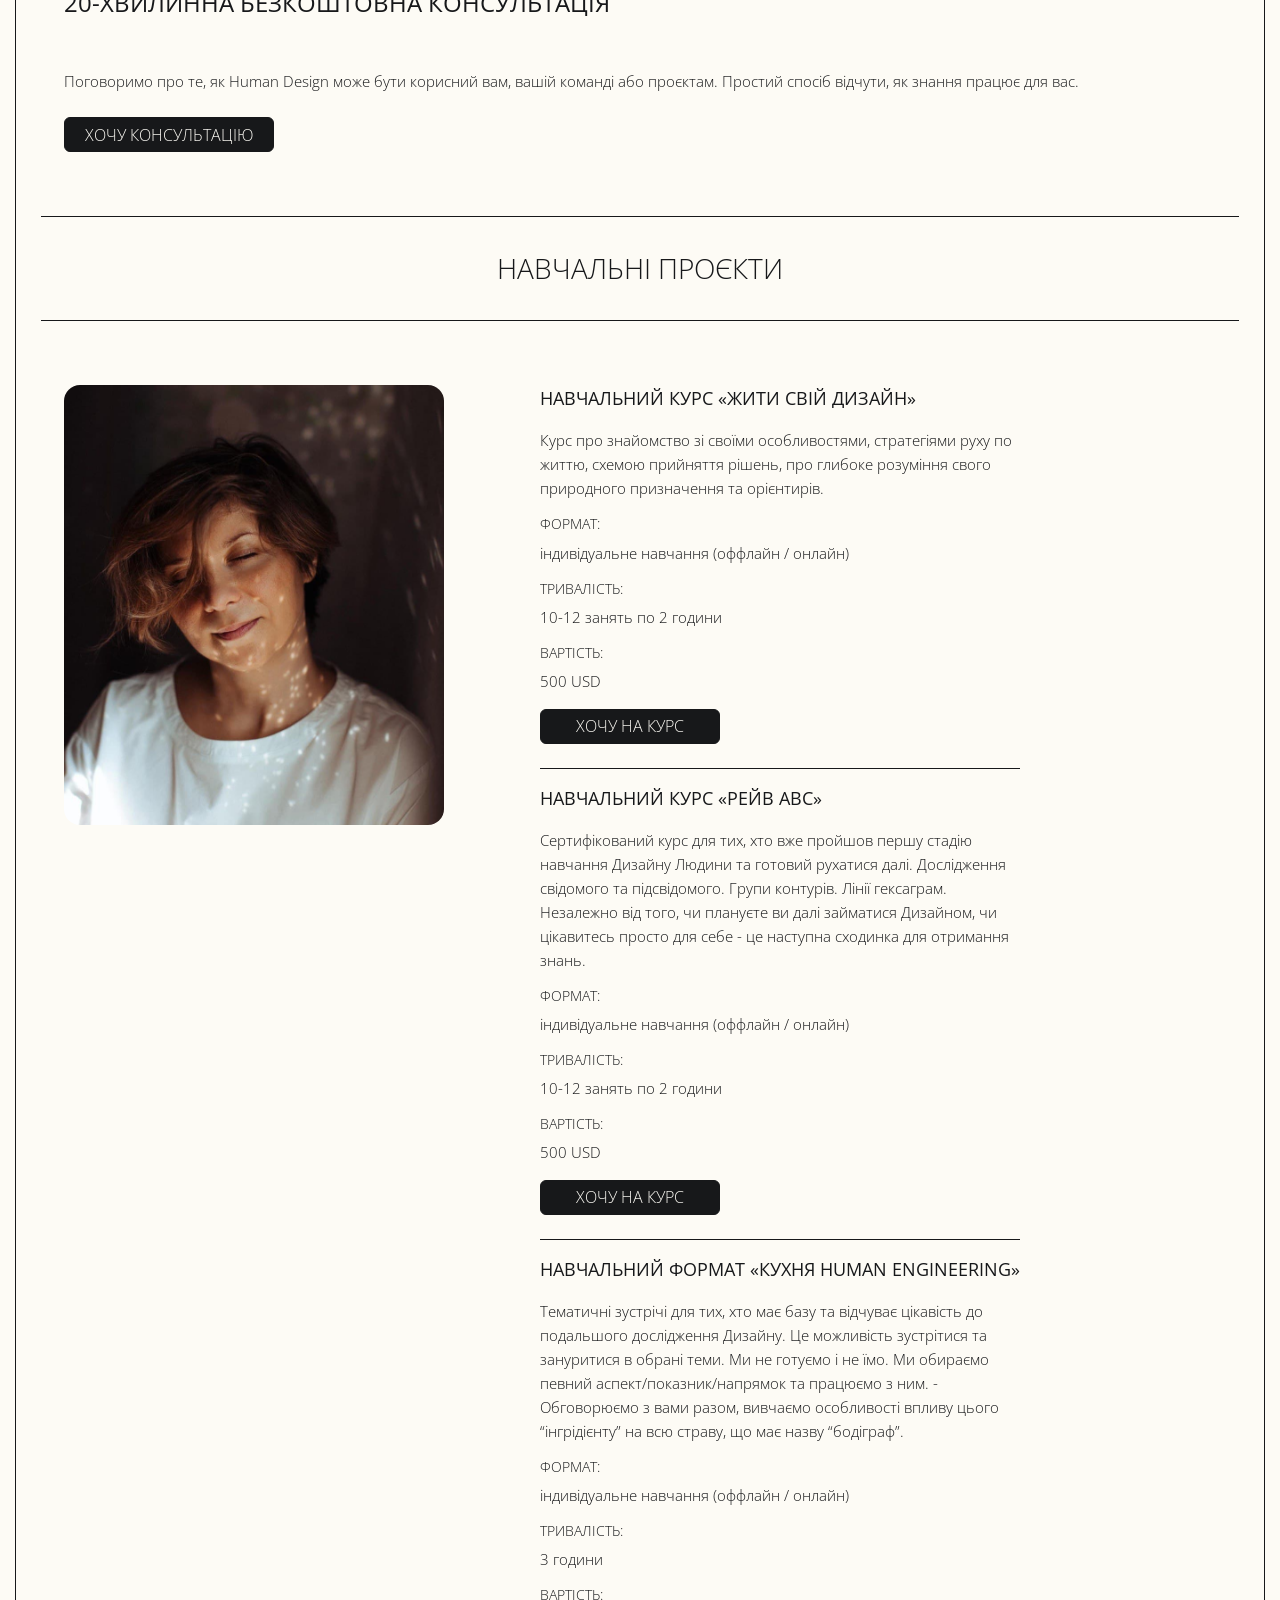
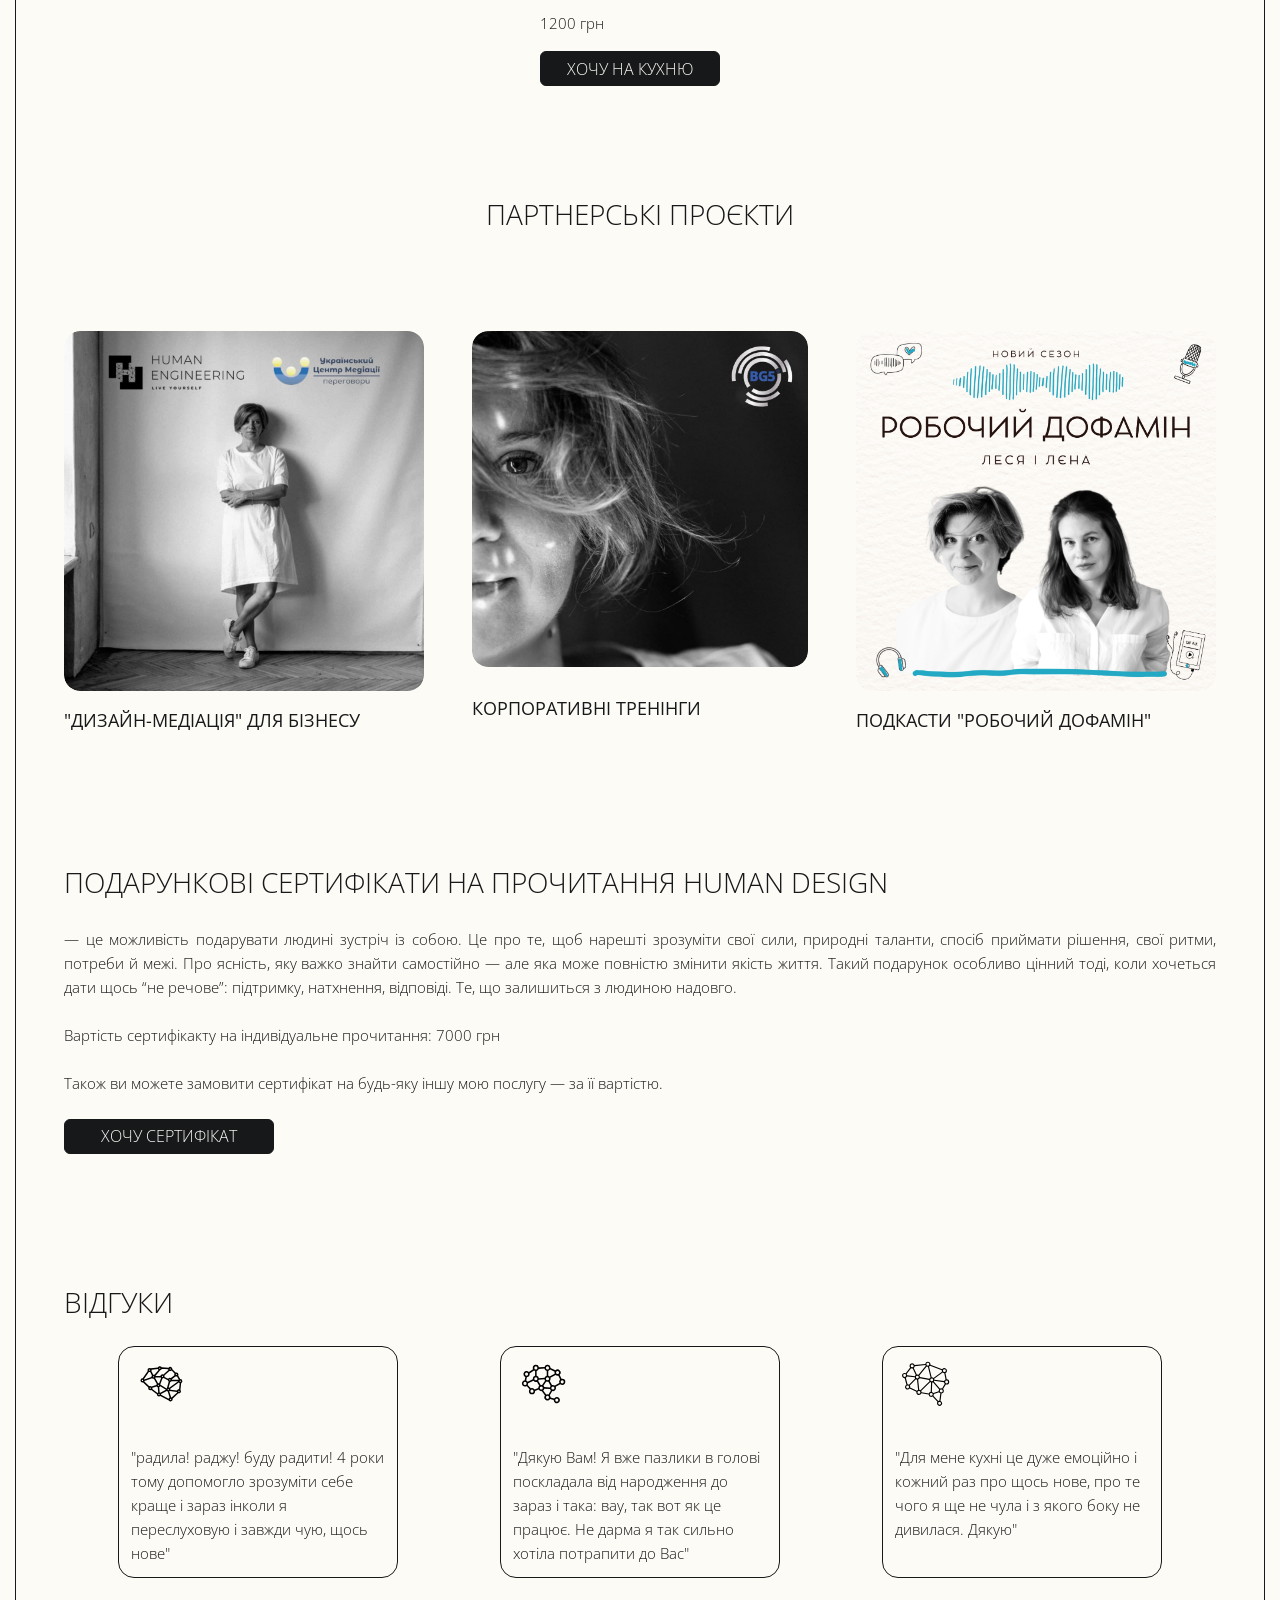
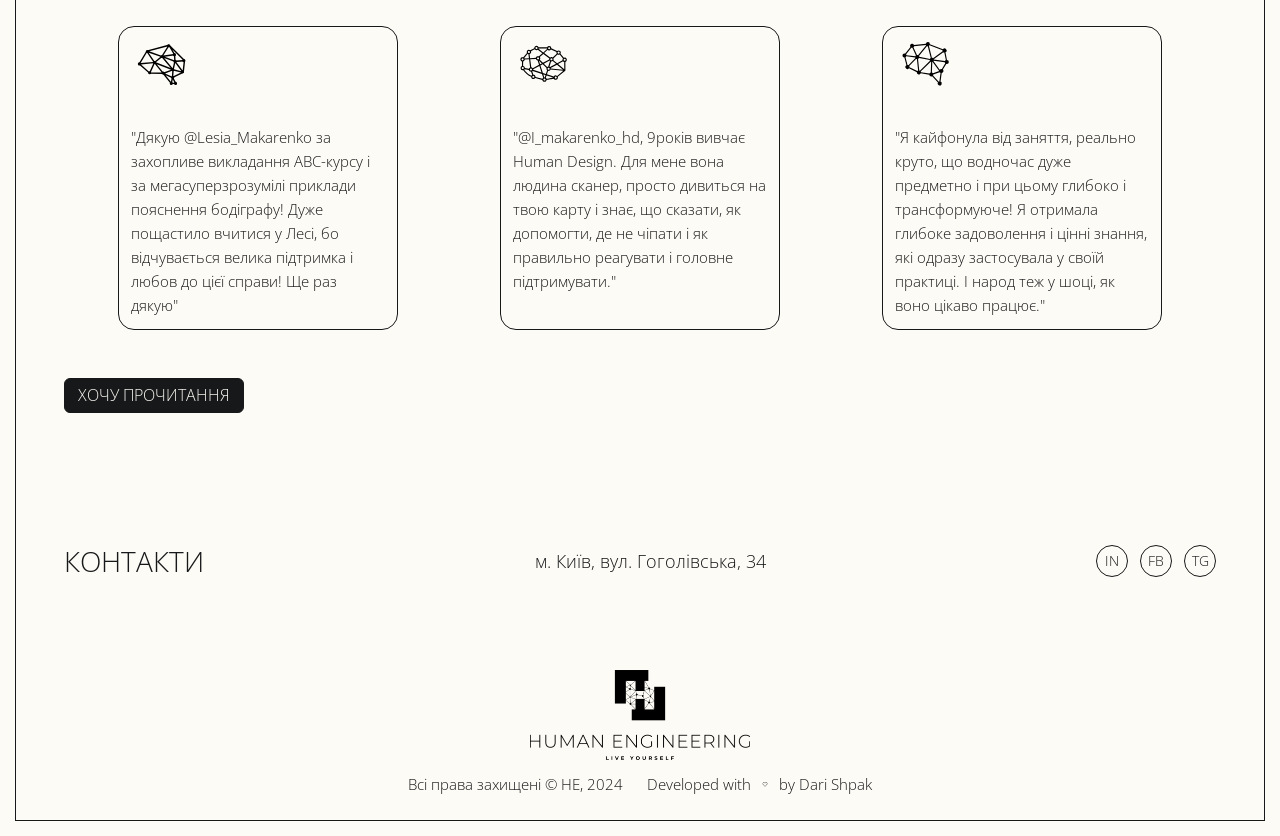
==== commit c3c03bf9: "Switch courses to individual format only Remove group format and group pricing from the courses sect" ====
--- a/index.html
+++ b/index.html
@@ -626,7 +626,7 @@
                         <li class="course-description-item">
                           <h4 class="course-description-subtitle">Формат:</h4>
                           <p class="text">
-                            групове та індивідуальне навчання (оффлайн / онлайн)
+                            індивідуальне навчання (оффлайн / онлайн)
                           </p>
                         </li>
                         <li class="course-description-item">
@@ -637,8 +637,7 @@
                         </li>
                         <li class="course-description-item">
                           <h4 class="course-description-subtitle">Вартість:</h4>
-                          <p class="text">груповий курс: 12 000 грн</p>
-                          <p class="text">індивідуальний курс: 500 USD</p>
+                          <p class="text">500 USD</p>
                         </li>
                       </ul>
 
@@ -669,7 +668,7 @@
                         <li class="course-description-item">
                           <h4 class="course-description-subtitle">Формат:</h4>
                           <p class="text">
-                            групове та індивідуальне навчання (оффлайн / онлайн)
+                            індивідуальне навчання (оффлайн / онлайн)
                           </p>
                         </li>
                         <li class="course-description-item">
@@ -680,8 +679,7 @@
                         </li>
                         <li class="course-description-item">
                           <h4 class="course-description-subtitle">Вартість:</h4>
-                          <p class="text">груповий курс: 300 USD</p>
-                          <p class="text">індивідуальний курс: 500 USD</p>
+                          <p class="text">500 USD</p>
                         </li>
                       </ul>
                       <button
@@ -713,7 +711,7 @@
                       <li class="course-description-item">
                         <h4 class="course-description-subtitle">Формат:</h4>
                         <p class="text">
-                          групове та індивідуальне навчання (оффлайн / онлайн)
+                          індивідуальне навчання (оффлайн / онлайн)
                         </p>
                       </li>
                       <li class="course-description-item">
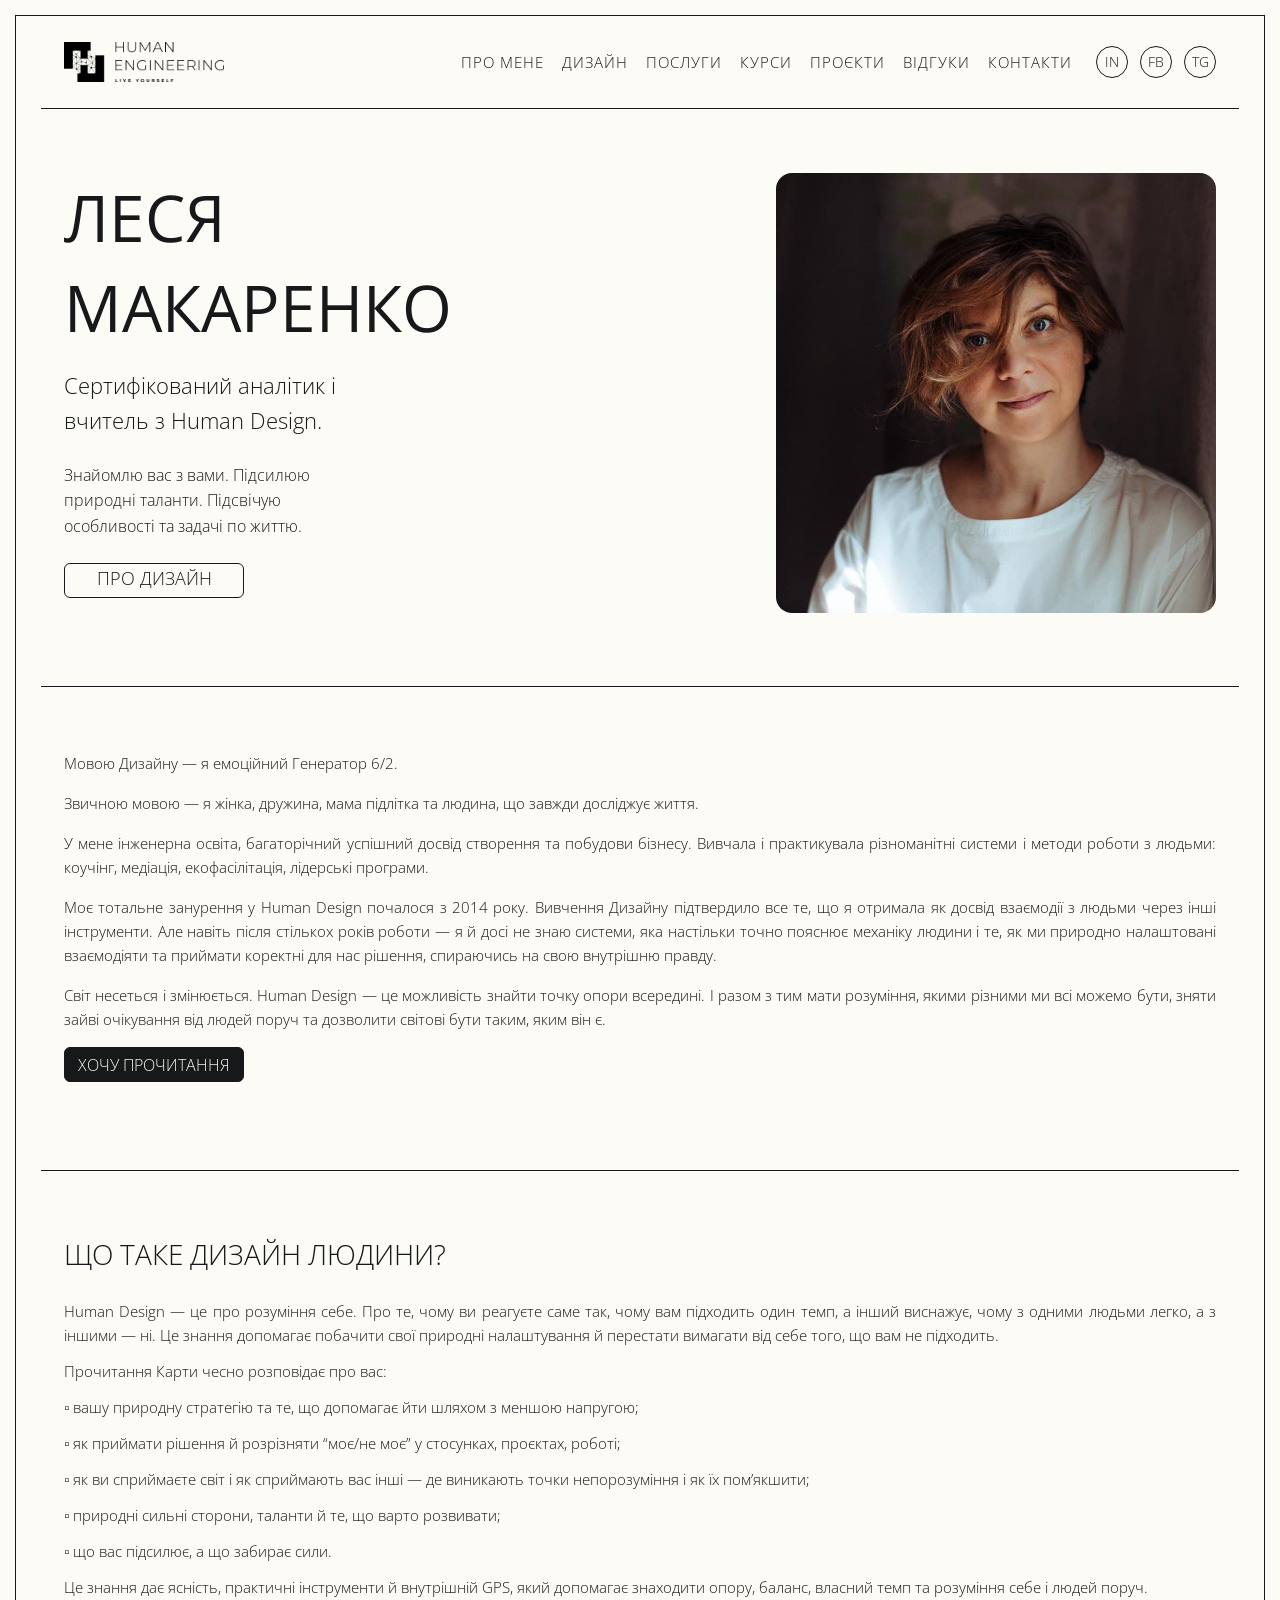
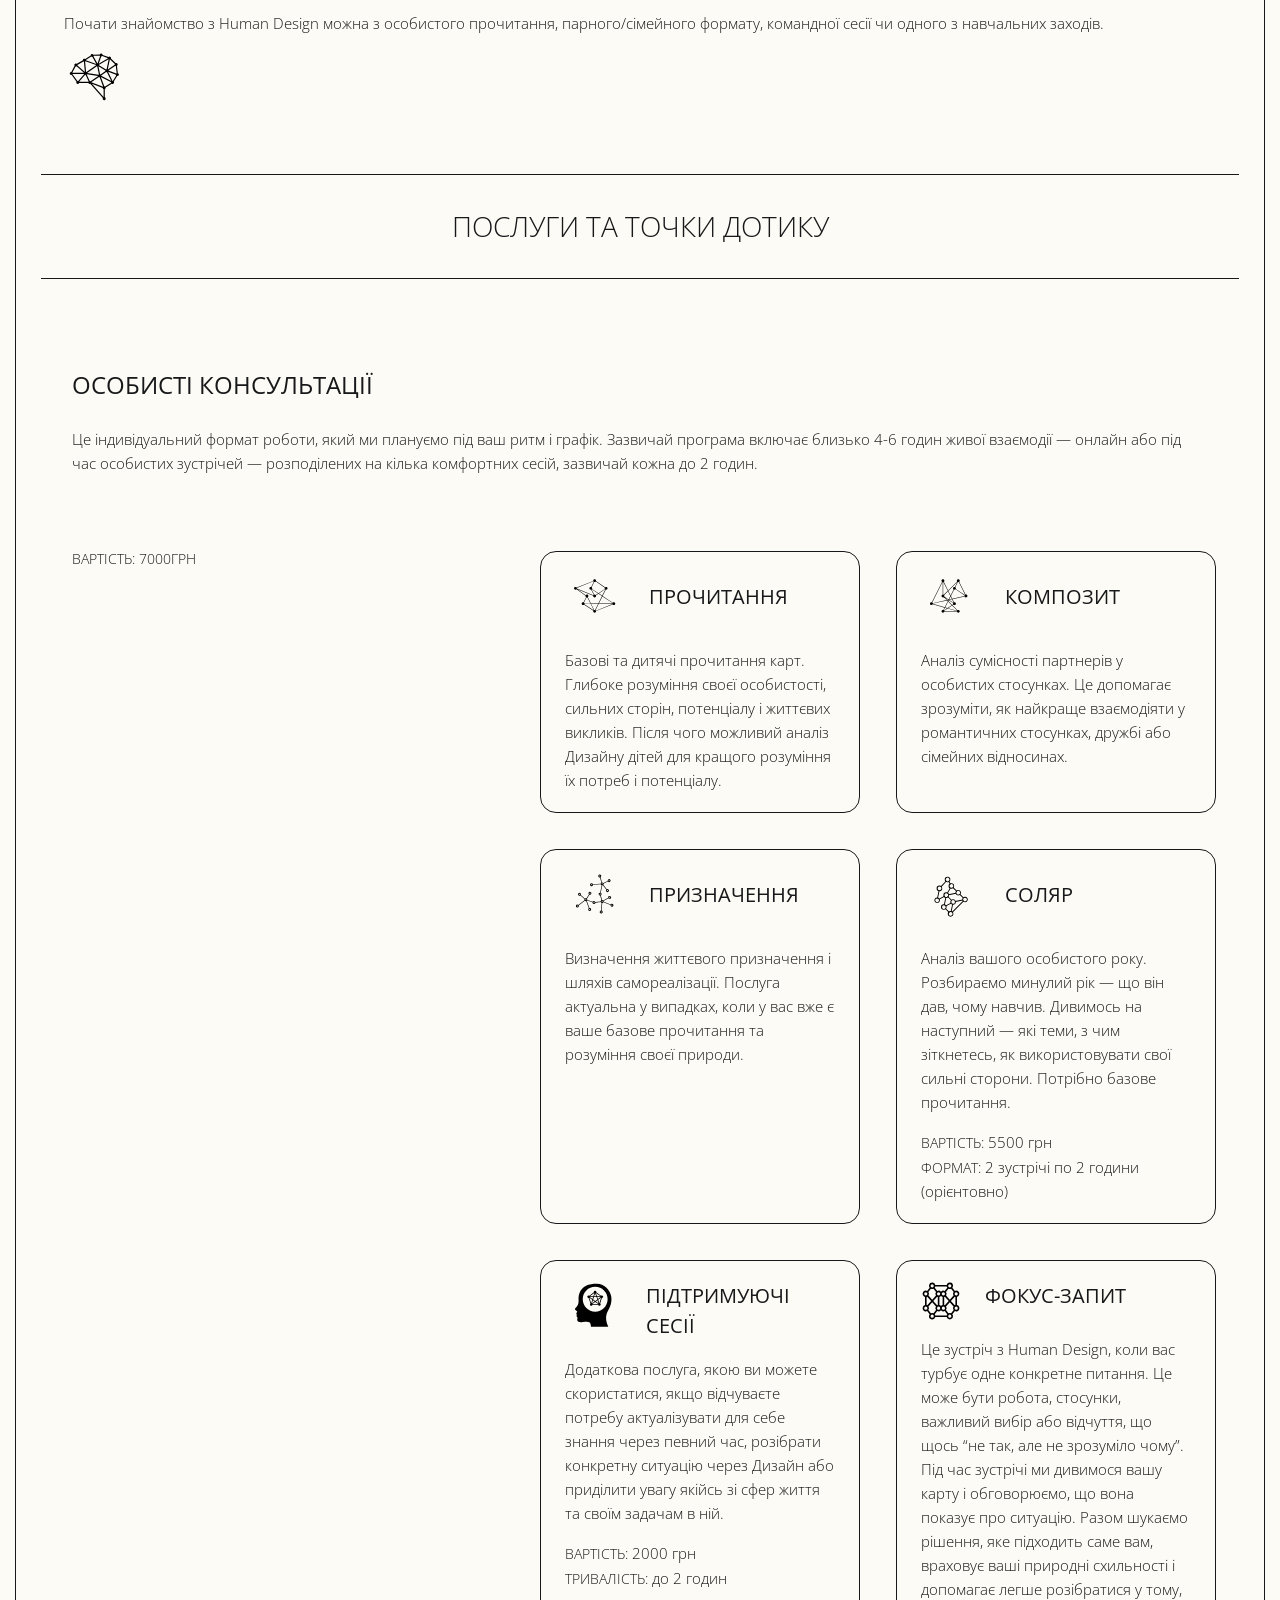
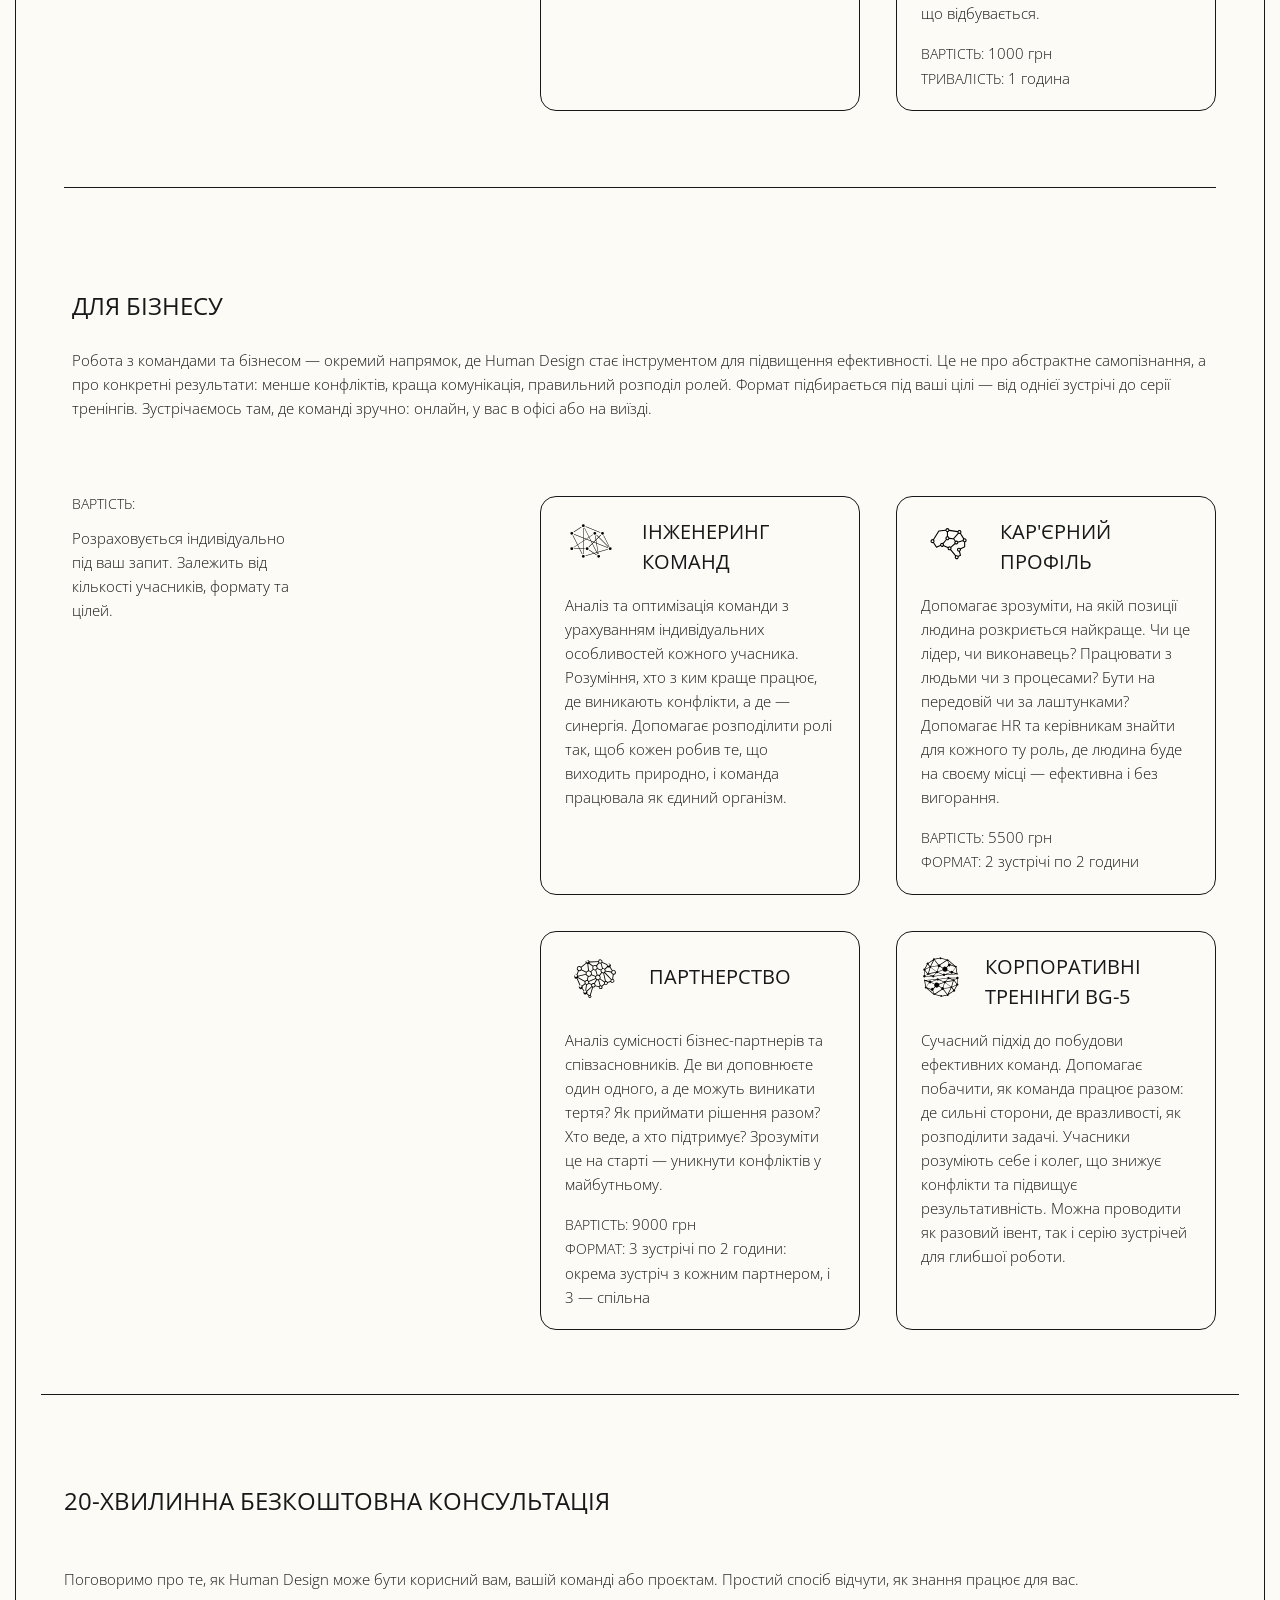
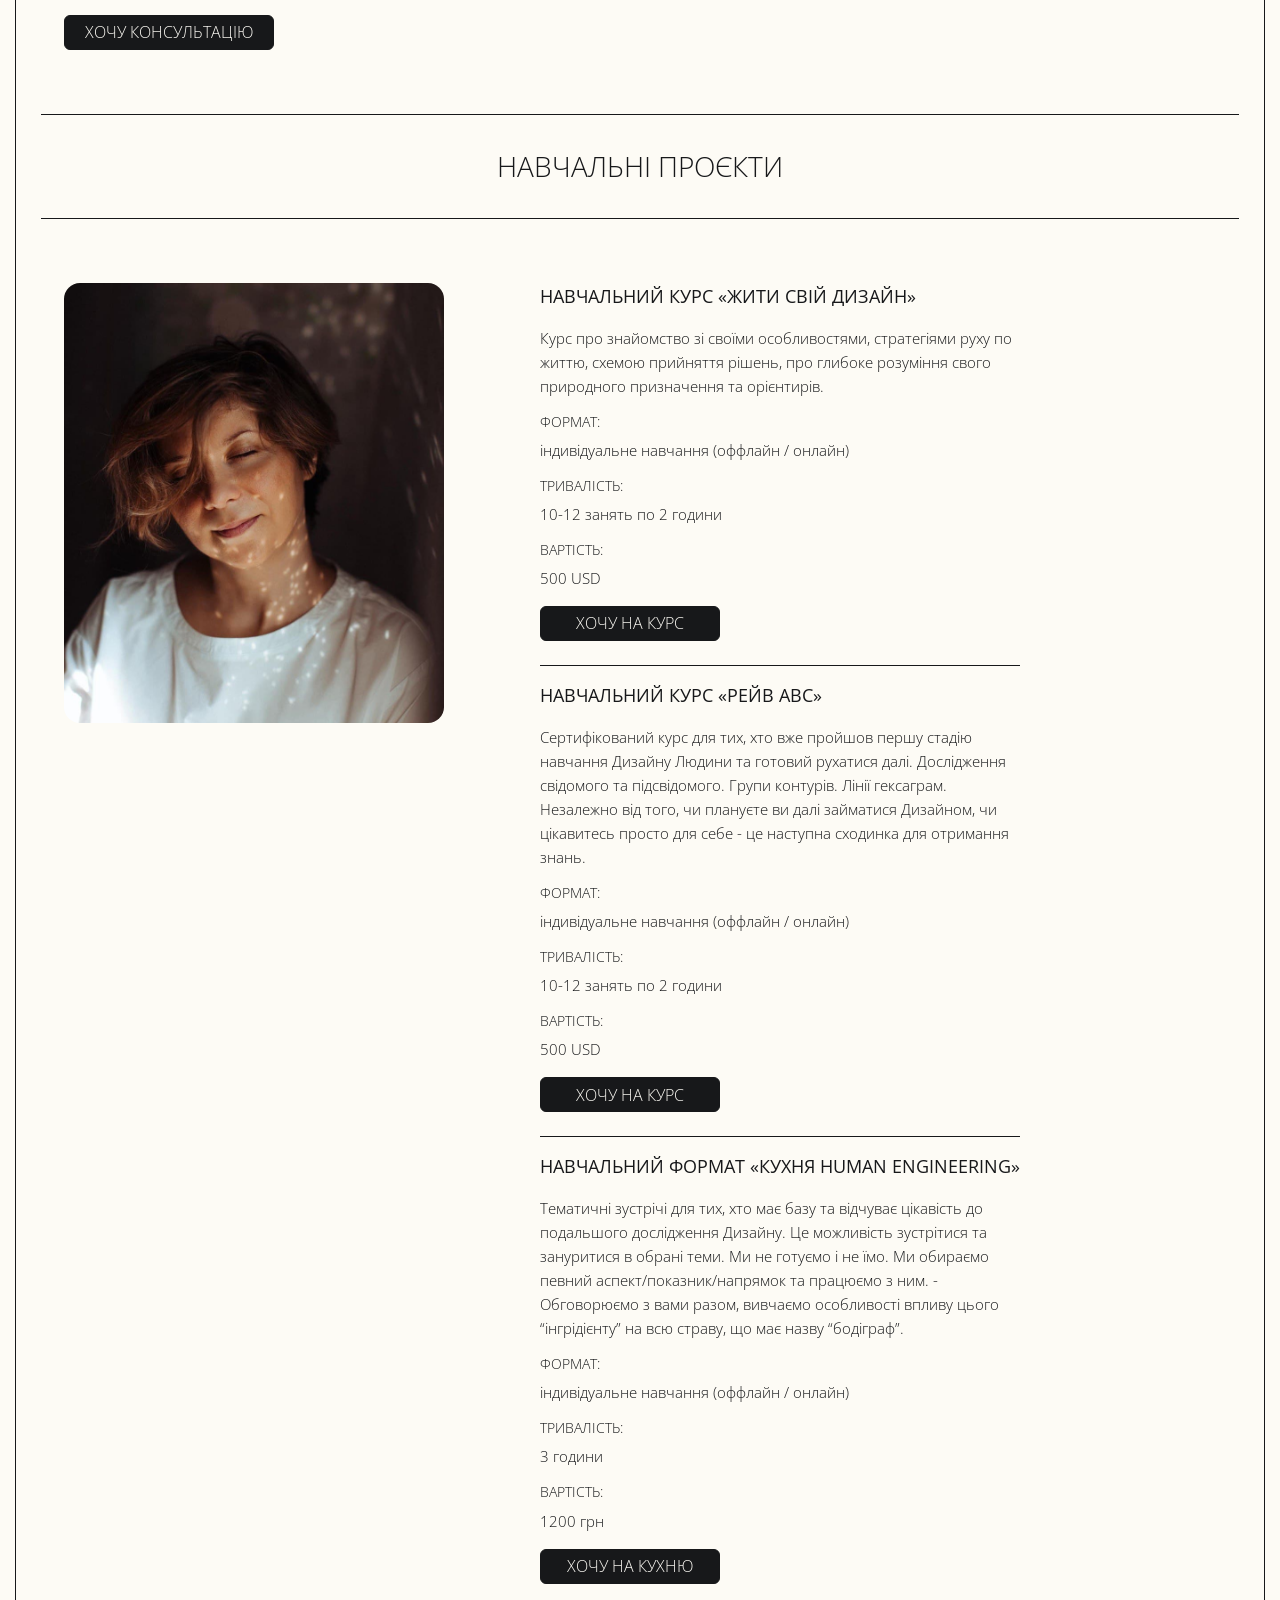
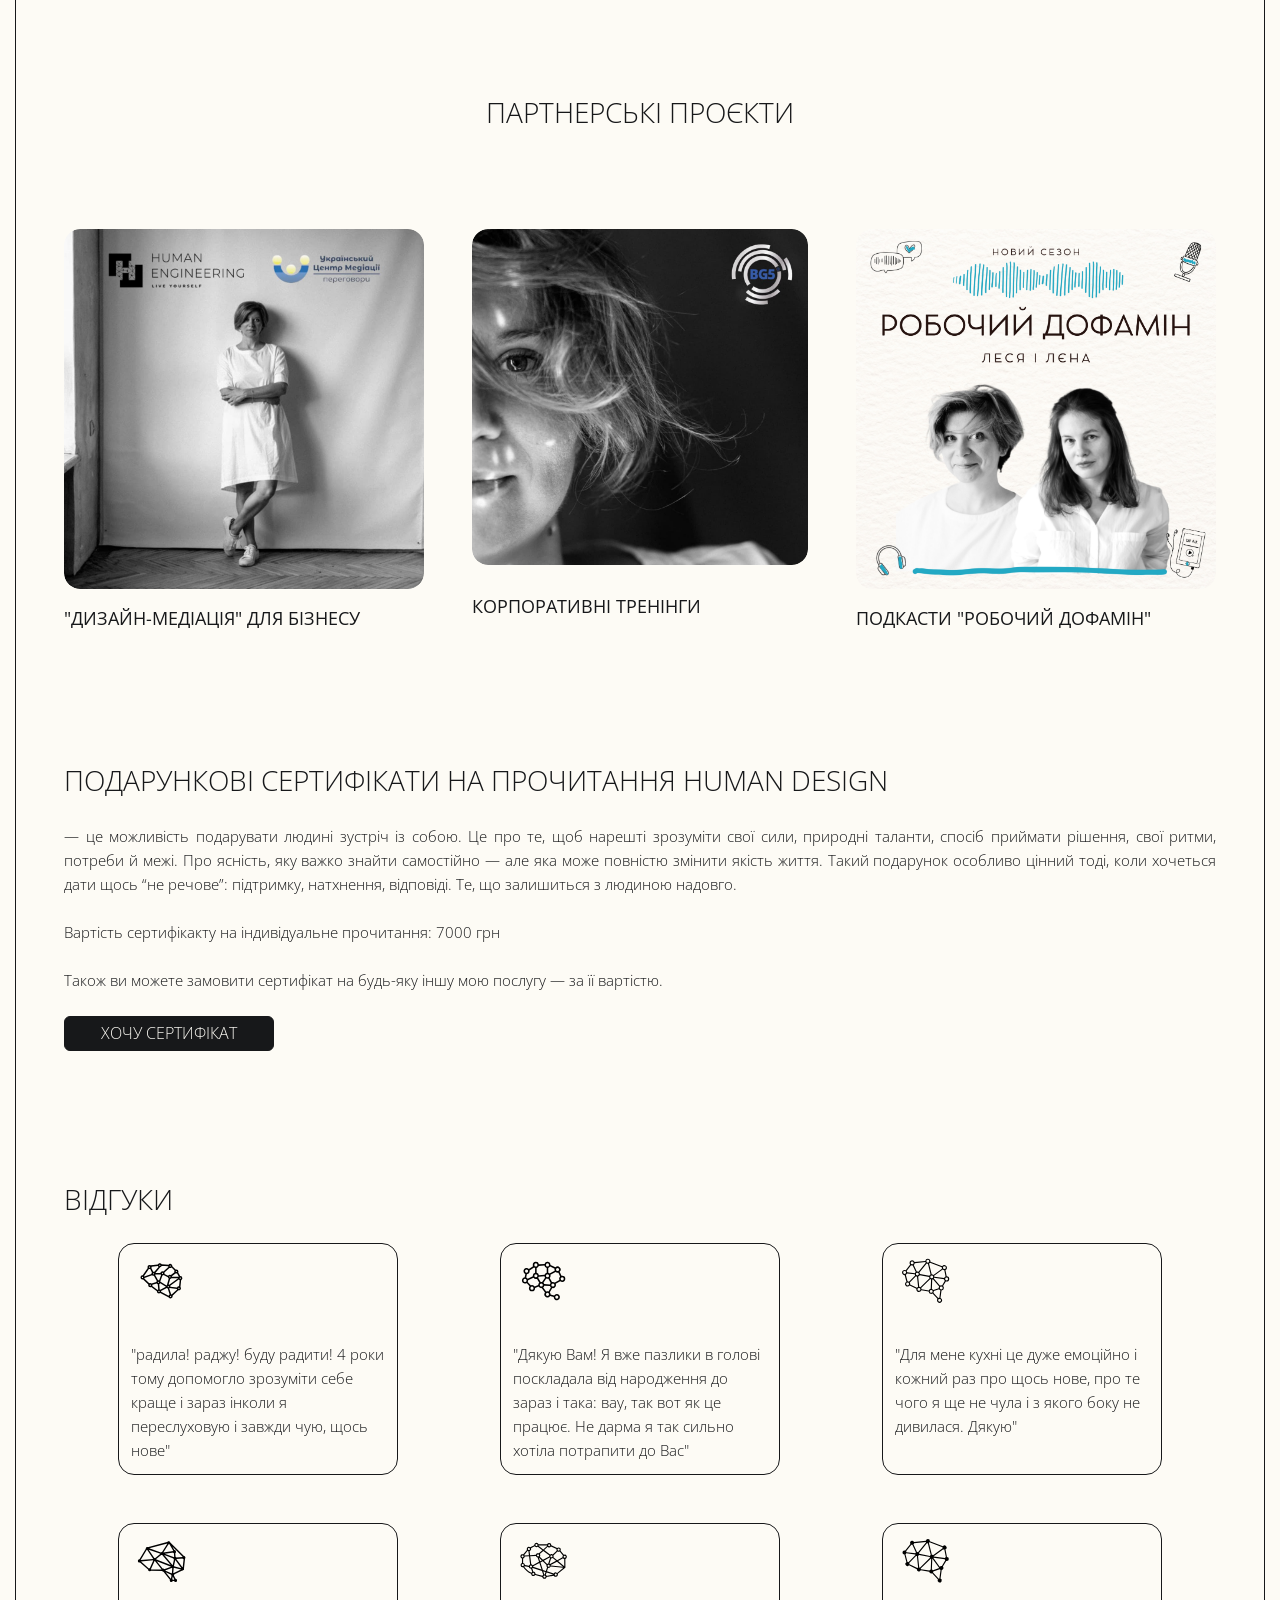
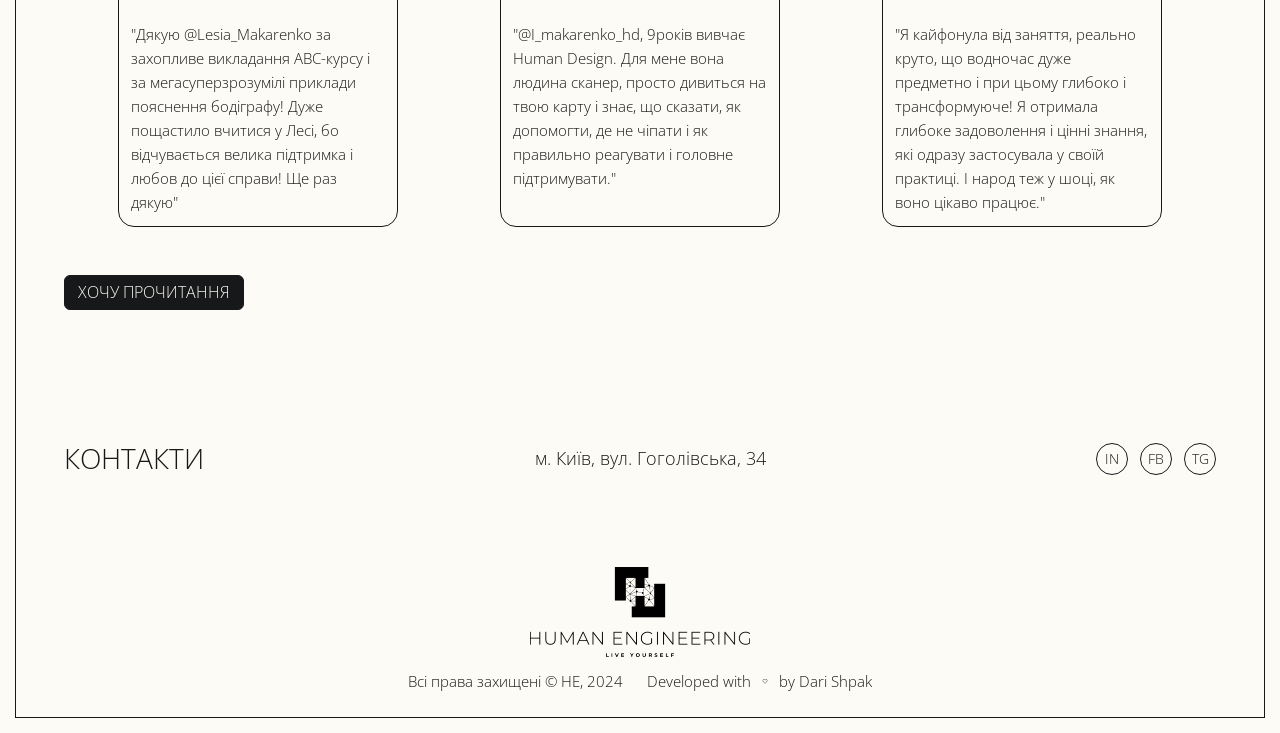
==== commit 4f3a63ad: "Remove bodygraph image from home hero Co-Authored-By: Claude Fable 5.1 <noreply@anthropic.com>" ====
--- a/index.html
+++ b/index.html
@@ -161,11 +161,6 @@
               <div class="podcast-button about-hd-btn">
                 <a href="#human-design" class="link podcast-link">про Дизайн</a>
               </div>
-              <img
-                src="./images/body.png"
-                alt="схема бодіграфу людини"
-                width="80"
-              />
             </div>
             <div class="img-wrap hero-img-wrap">
               <img
--- a/css/styles.css
+++ b/css/styles.css
@@ -519,6 +519,35 @@
   text-align: justify;
 }
 
+/* ----------------ABOUT COURSE (two columns)--------------- */
+.about-course-list {
+  display: flex;
+  flex-direction: column;
+}
+
+.about-course-item {
+  flex: 1 1 0;
+  min-width: 0;
+  padding: var(--spacing-xl) 0;
+}
+
+.about-course-item:first-child {
+  padding-top: 0;
+}
+
+.about-course-item:last-child {
+  padding-bottom: 0;
+}
+
+.about-course-divider {
+  flex-shrink: 0;
+  margin-left: 0;
+}
+
+.about-course-divider.visible {
+  width: 100%;
+}
+
 /* ----------------PROJECTS--------------- */
 .projects-title {
   margin-bottom: 24px;
@@ -1044,6 +1073,37 @@
     justify-content: end;
   }
 
+  .about-course-list {
+    flex-direction: row;
+    align-items: stretch;
+  }
+
+  .about-course-item {
+    padding: 0 var(--spacing-2xl);
+  }
+
+  .about-course-item:first-child {
+    padding-left: 0;
+  }
+
+  .about-course-item:last-child {
+    padding-right: 0;
+  }
+
+  .about-course-divider {
+    width: 1px;
+    height: auto;
+    align-self: stretch;
+    transform: scaleY(0);
+    transform-origin: top;
+    transition: transform 1s ease-out;
+  }
+
+  .about-course-divider.visible {
+    width: 1px;
+    transform: scaleY(1);
+  }
+
   .services-item {
     width: var(--width-lg);
   }
@@ -1389,6 +1449,38 @@
 
 /* Mobile modal improvements */
 @media screen and (max-width: 767px) {
+  /* Home hero: photo goes right after the name and subtitle */
+  .hero-container:has(> .hero-img-wrap) {
+    flex-direction: column;
+    gap: 0;
+  }
+
+  .hero-text-content:not(.course-hero-text-wrap) {
+    display: contents;
+  }
+
+  .hero-text-content:not(.course-hero-text-wrap) > .hero-title {
+    order: 1;
+  }
+
+  .hero-text-content:not(.course-hero-text-wrap) > .hero-subtitle {
+    order: 2;
+  }
+
+  .hero-container > .hero-img-wrap {
+    order: 3;
+    max-width: 100%;
+    margin-bottom: 24px;
+  }
+
+  .hero-text-content:not(.course-hero-text-wrap) > .hero-text {
+    order: 4;
+  }
+
+  .hero-text-content:not(.course-hero-text-wrap) > .about-hd-btn {
+    order: 5;
+  }
+
   .modal-backdrop {
     padding: 2vh 2vw;
   }
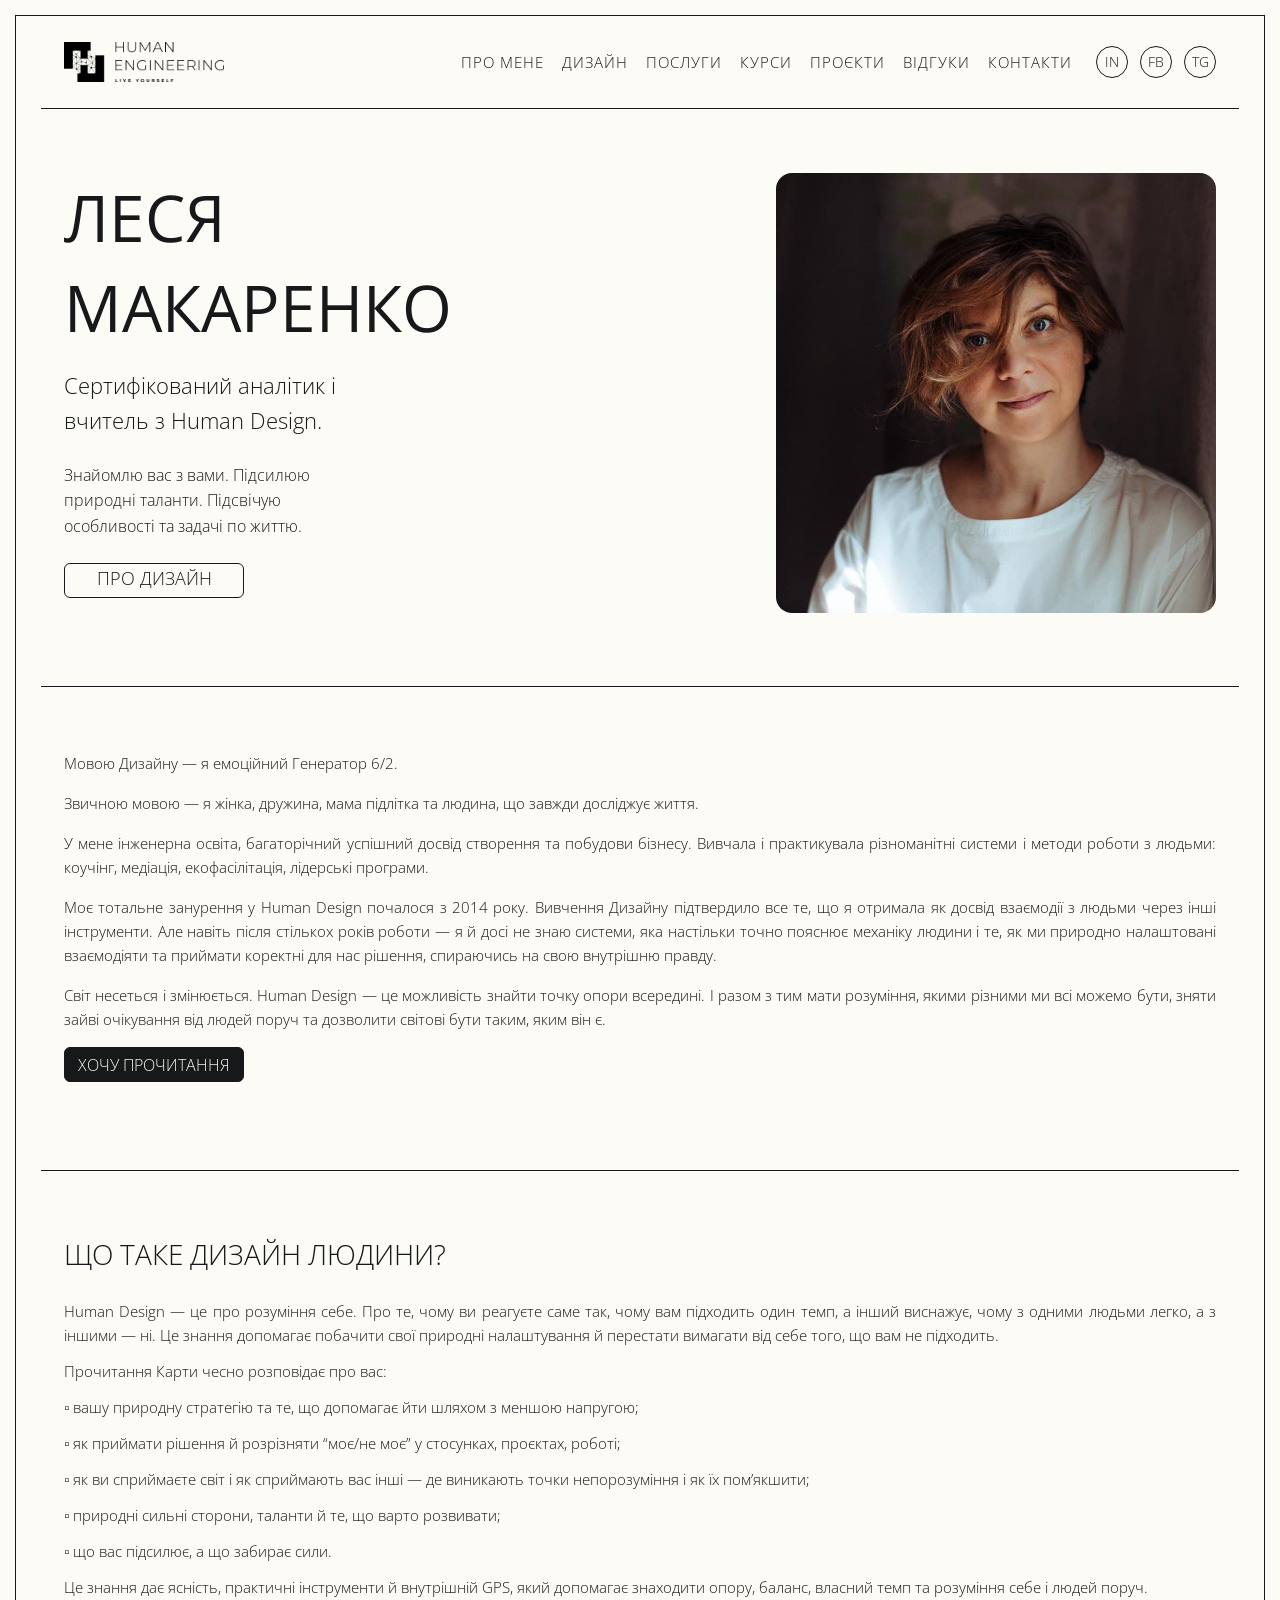
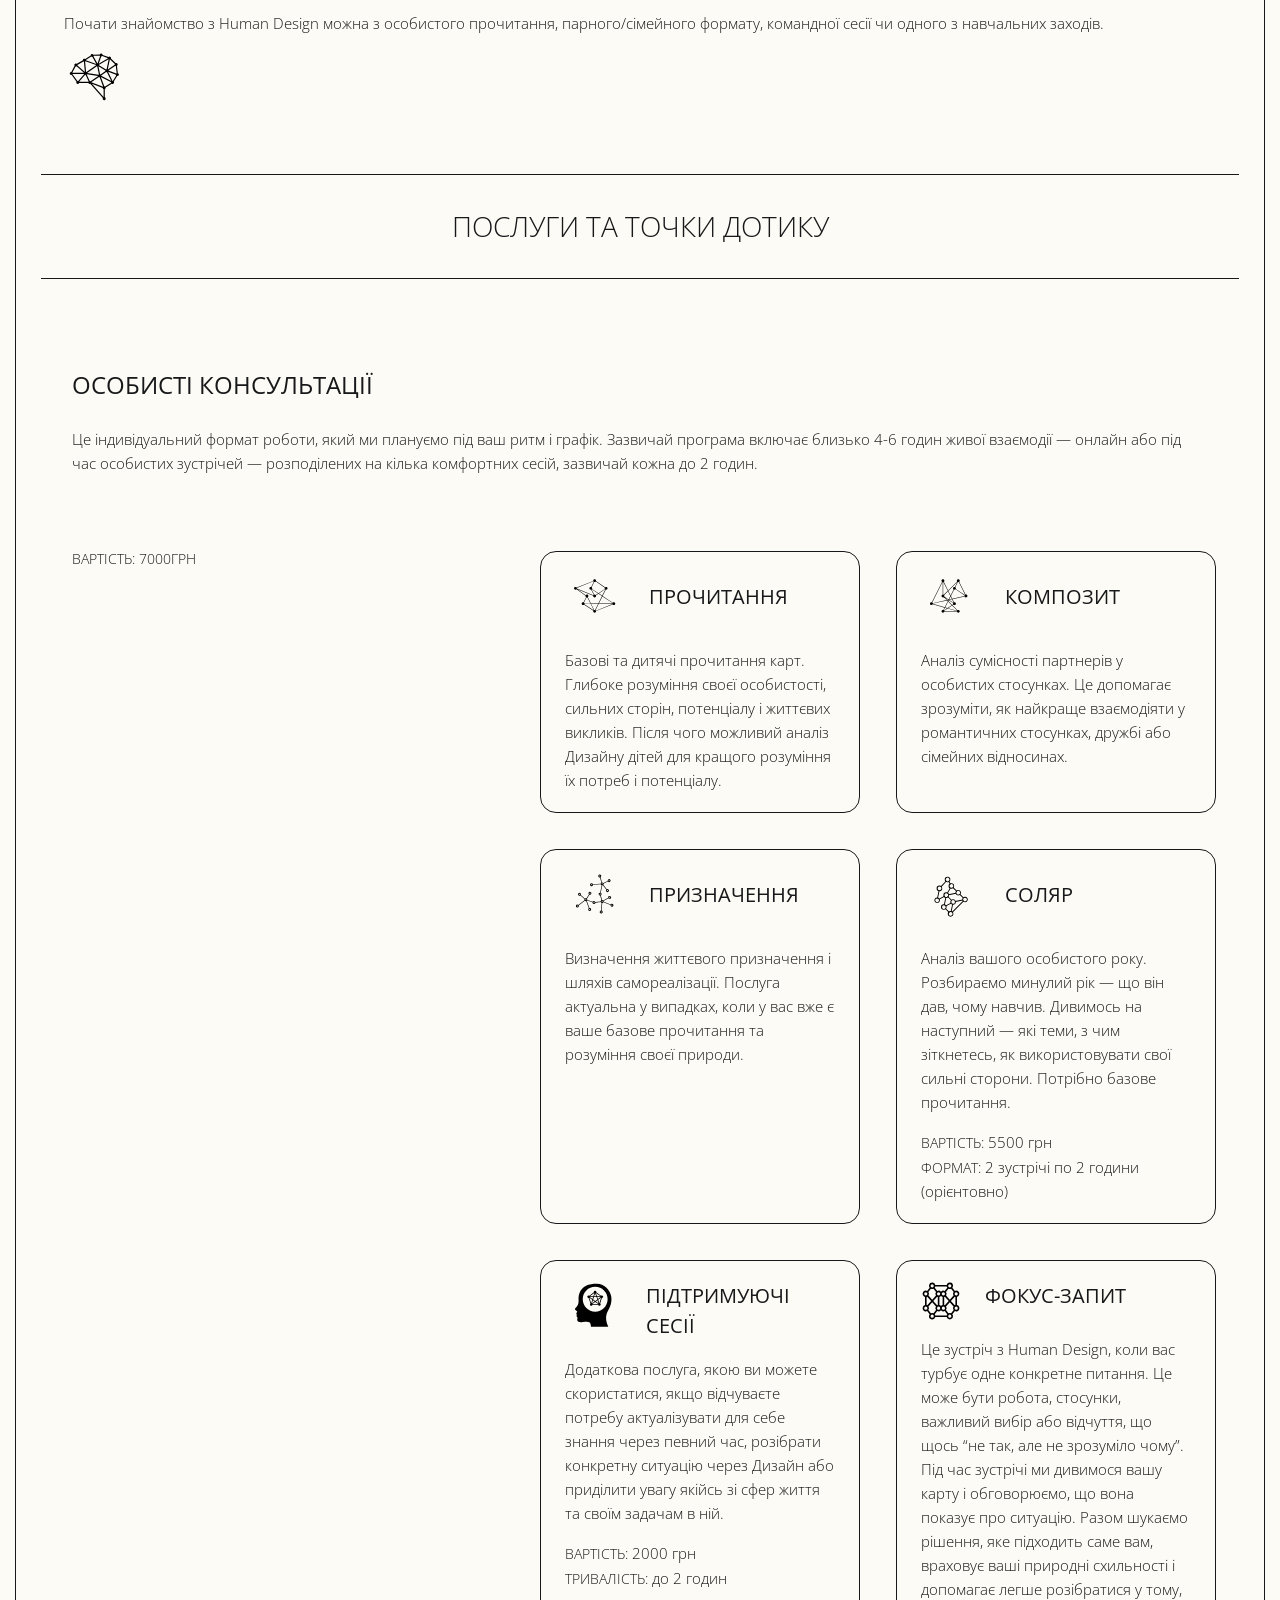
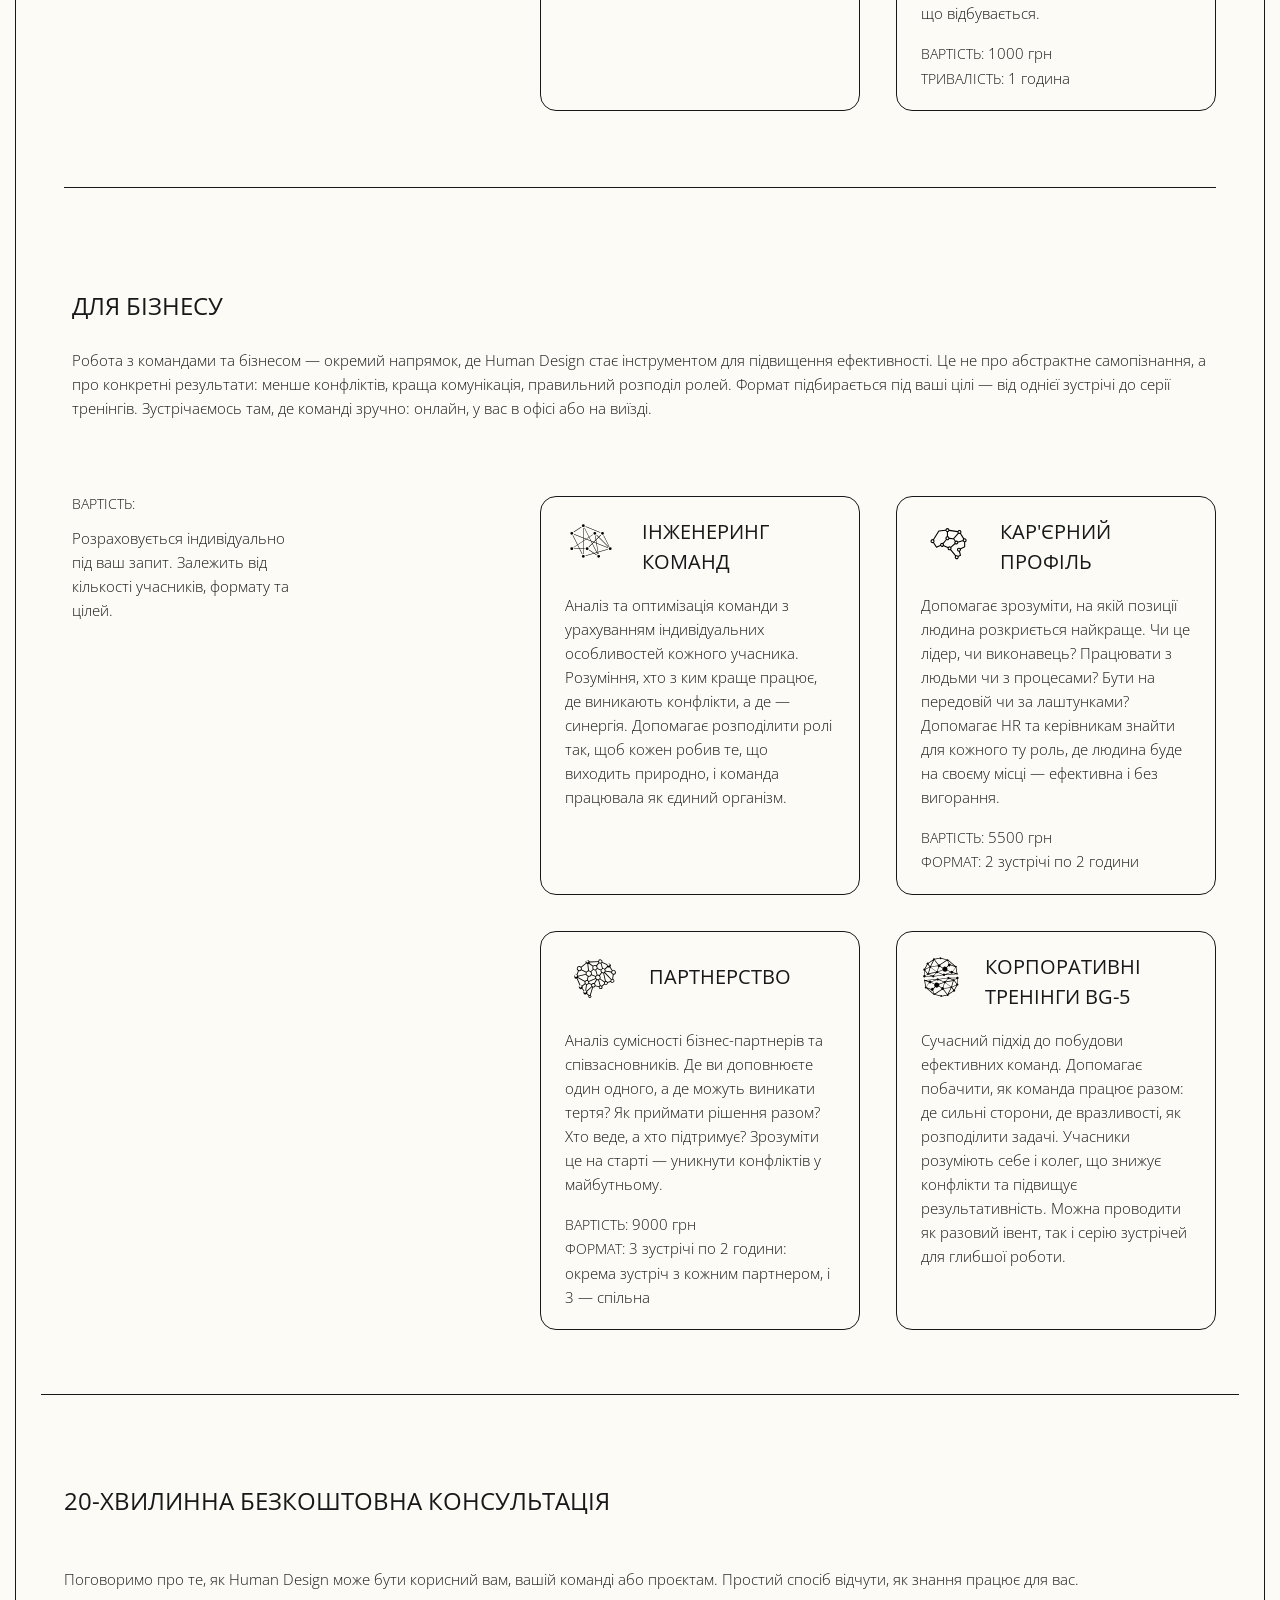
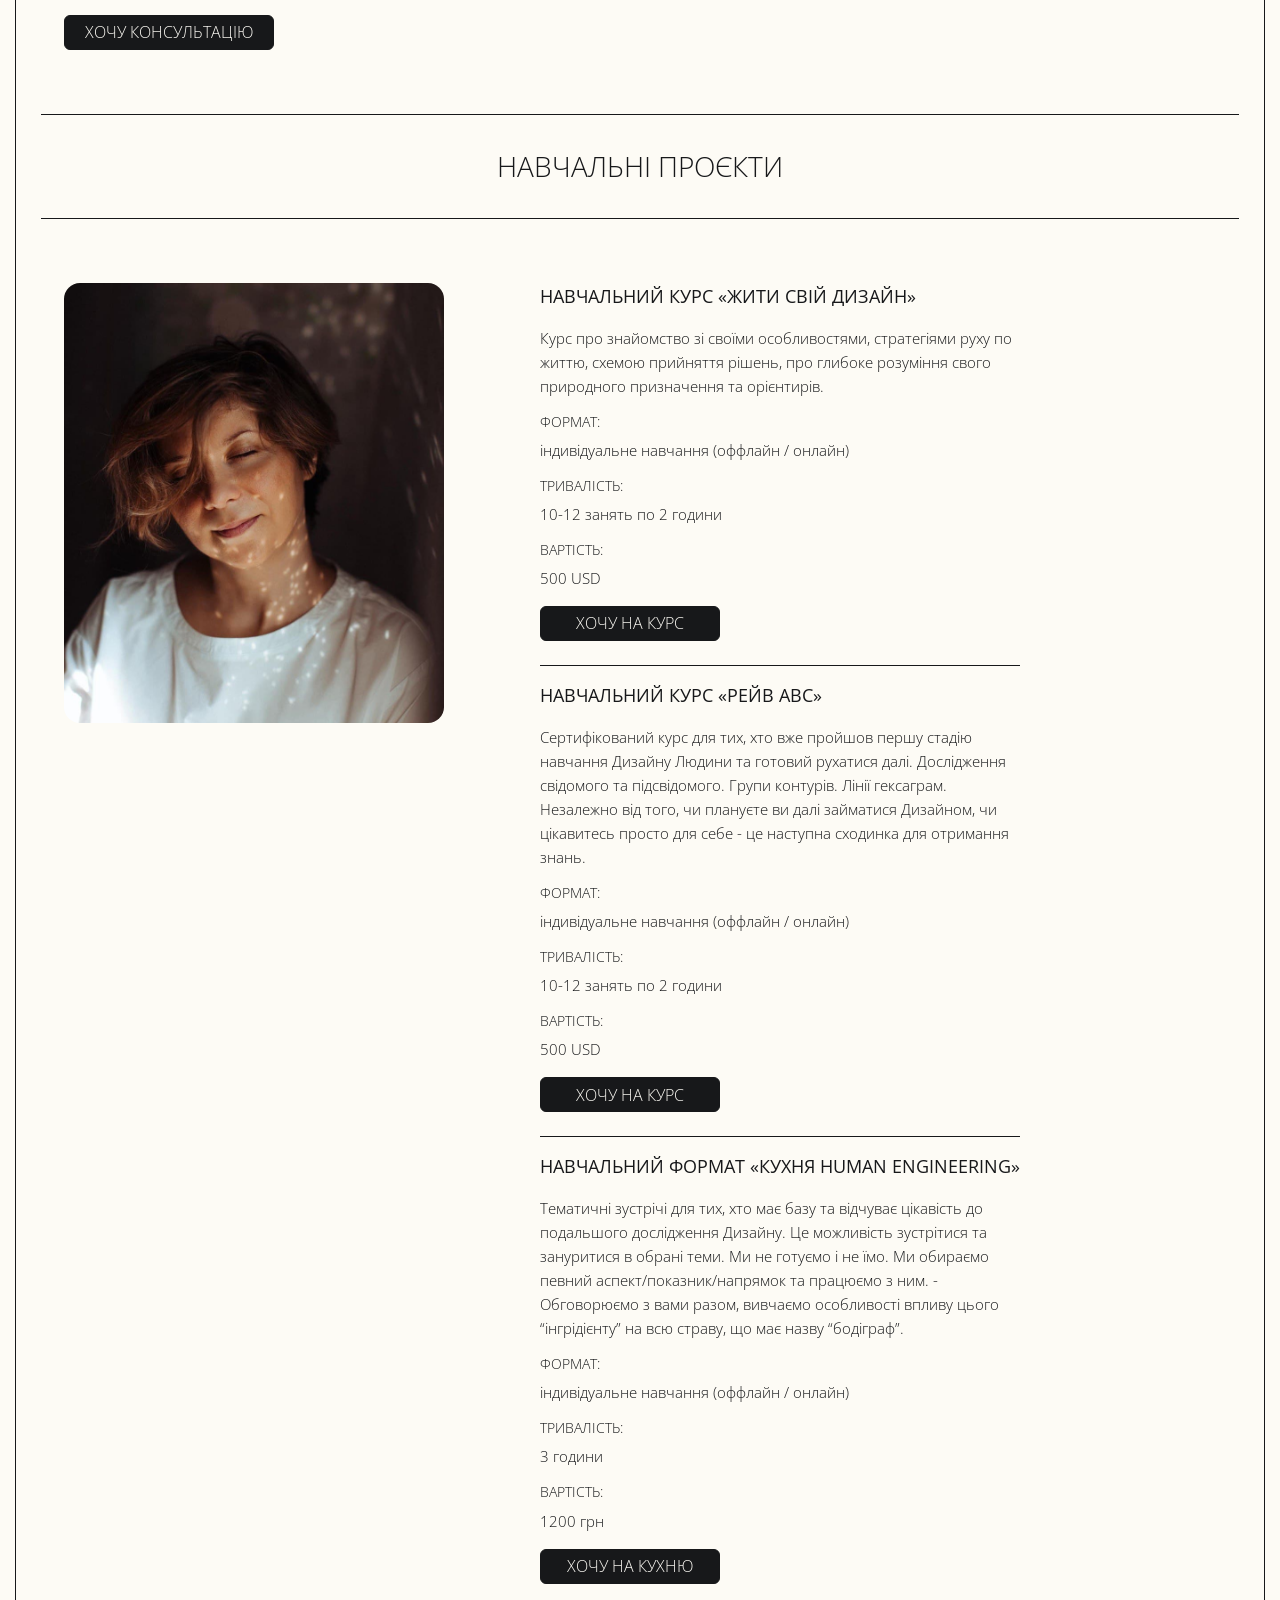
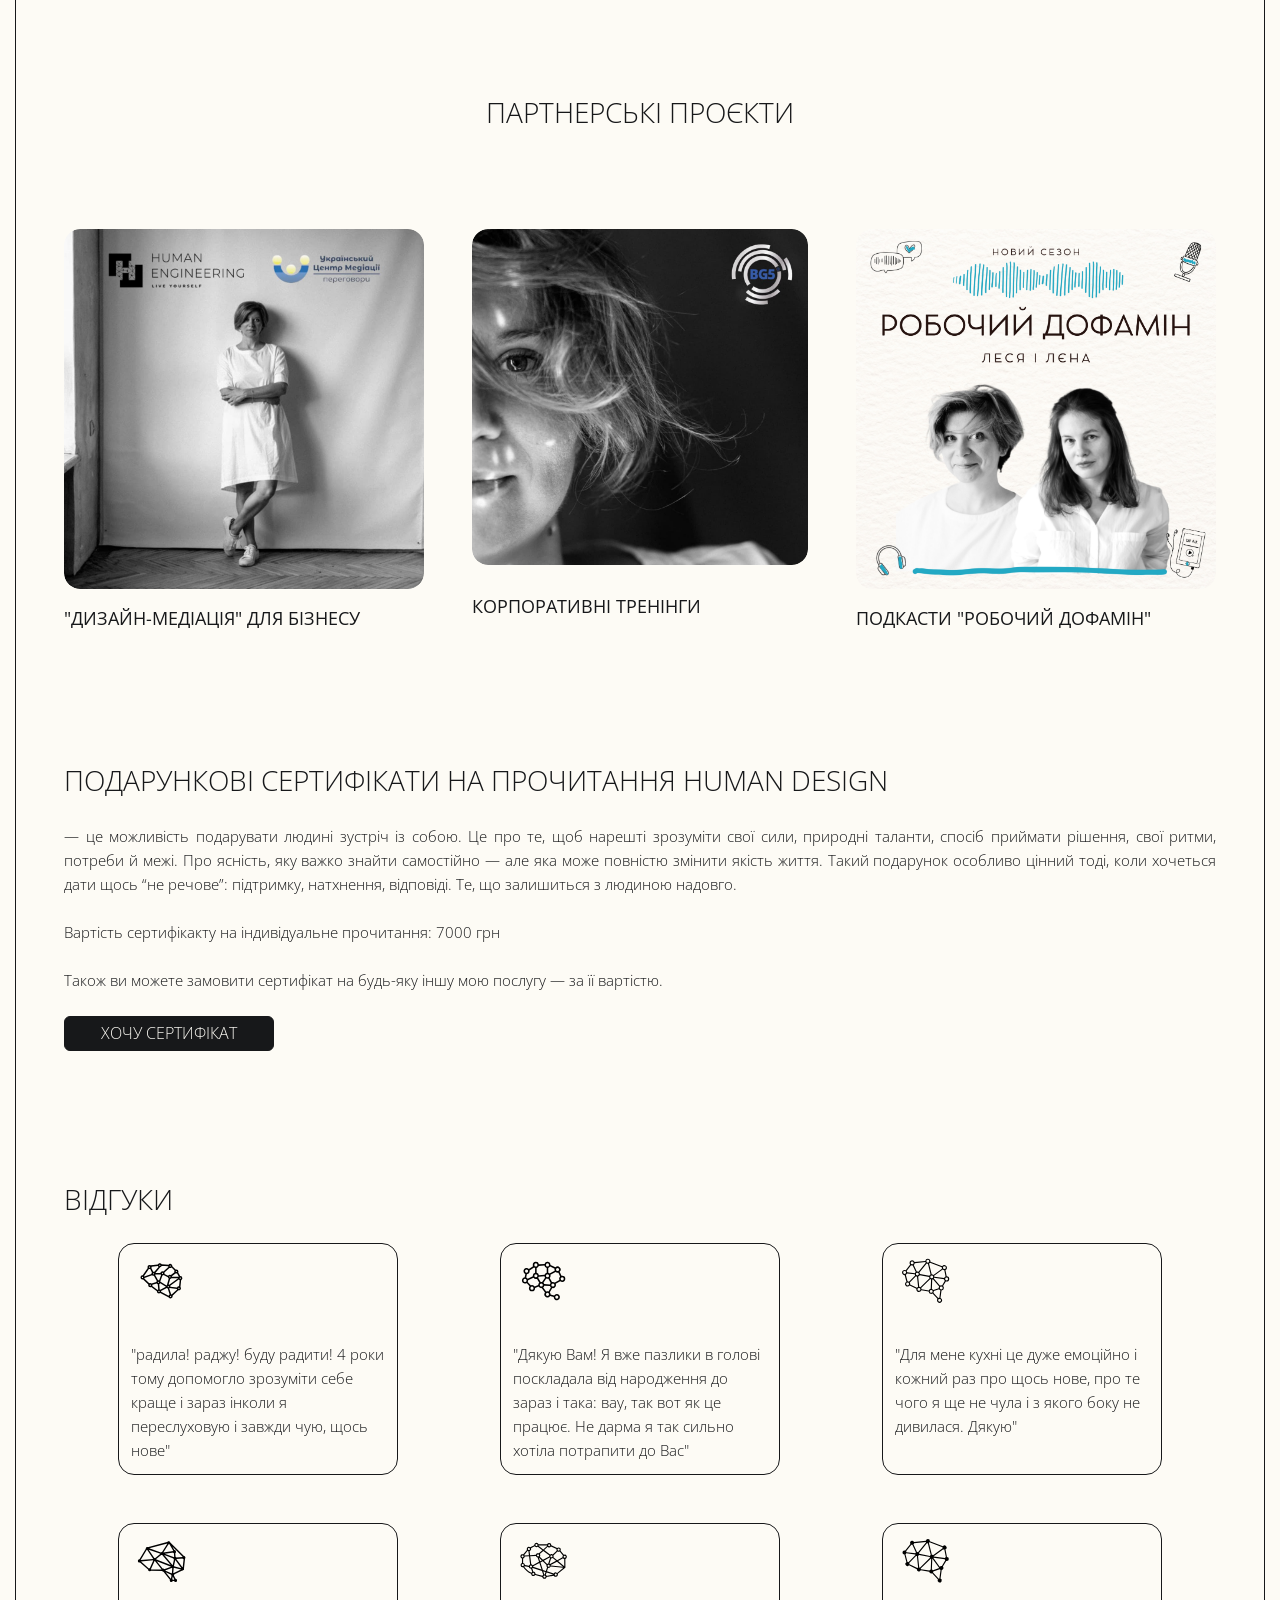
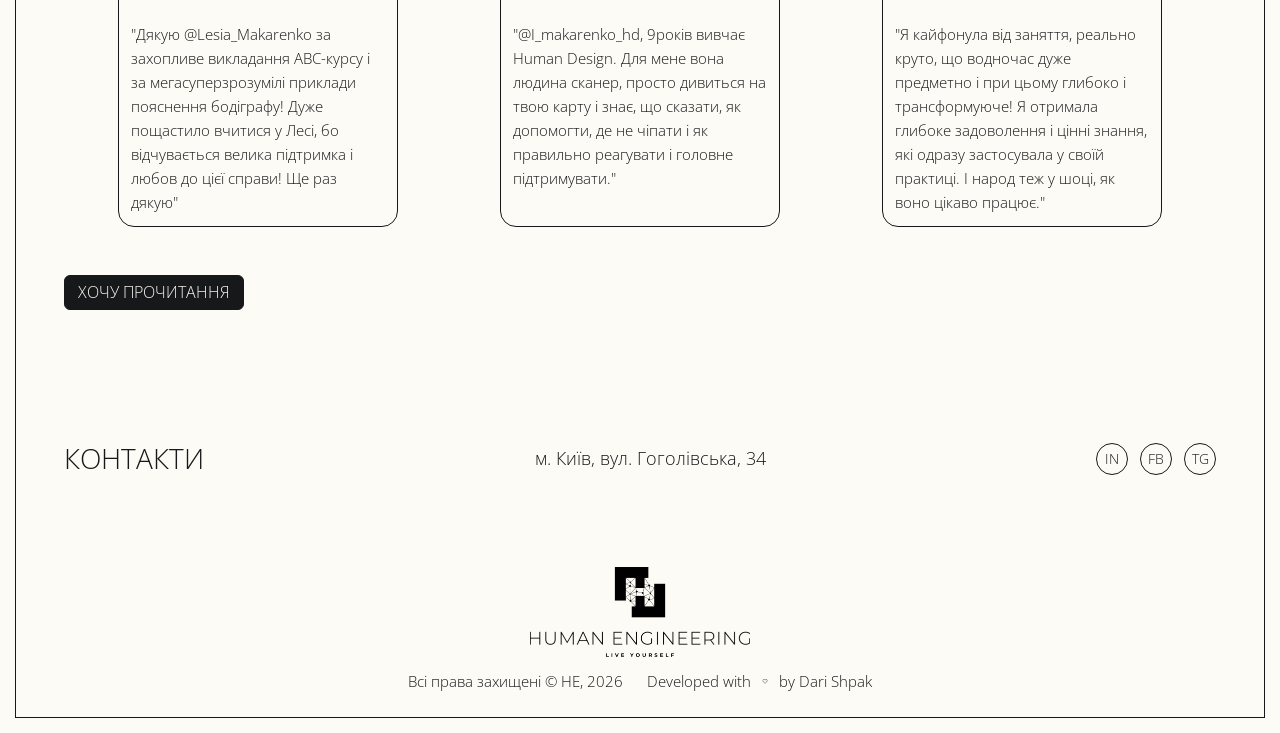
==== commit 60fca575: "Update footer copyright year to 2026 Co-Authored-By: Claude Fable 5.1 <noreply@anthropic.com>" ====
--- a/index.html
+++ b/index.html
@@ -1015,7 +1015,7 @@
             loading="lazy"
           />
           <div class="footer-credits">
-            <p class="text footer-text">Всі права захищені &copy; HE, 2024</p>
+            <p class="text footer-text">Всі права захищені &copy; HE, 2026</p>
             <p class="text footer-text">
               Developed with
               <svg class="heart-icon" width="20" height="10">
